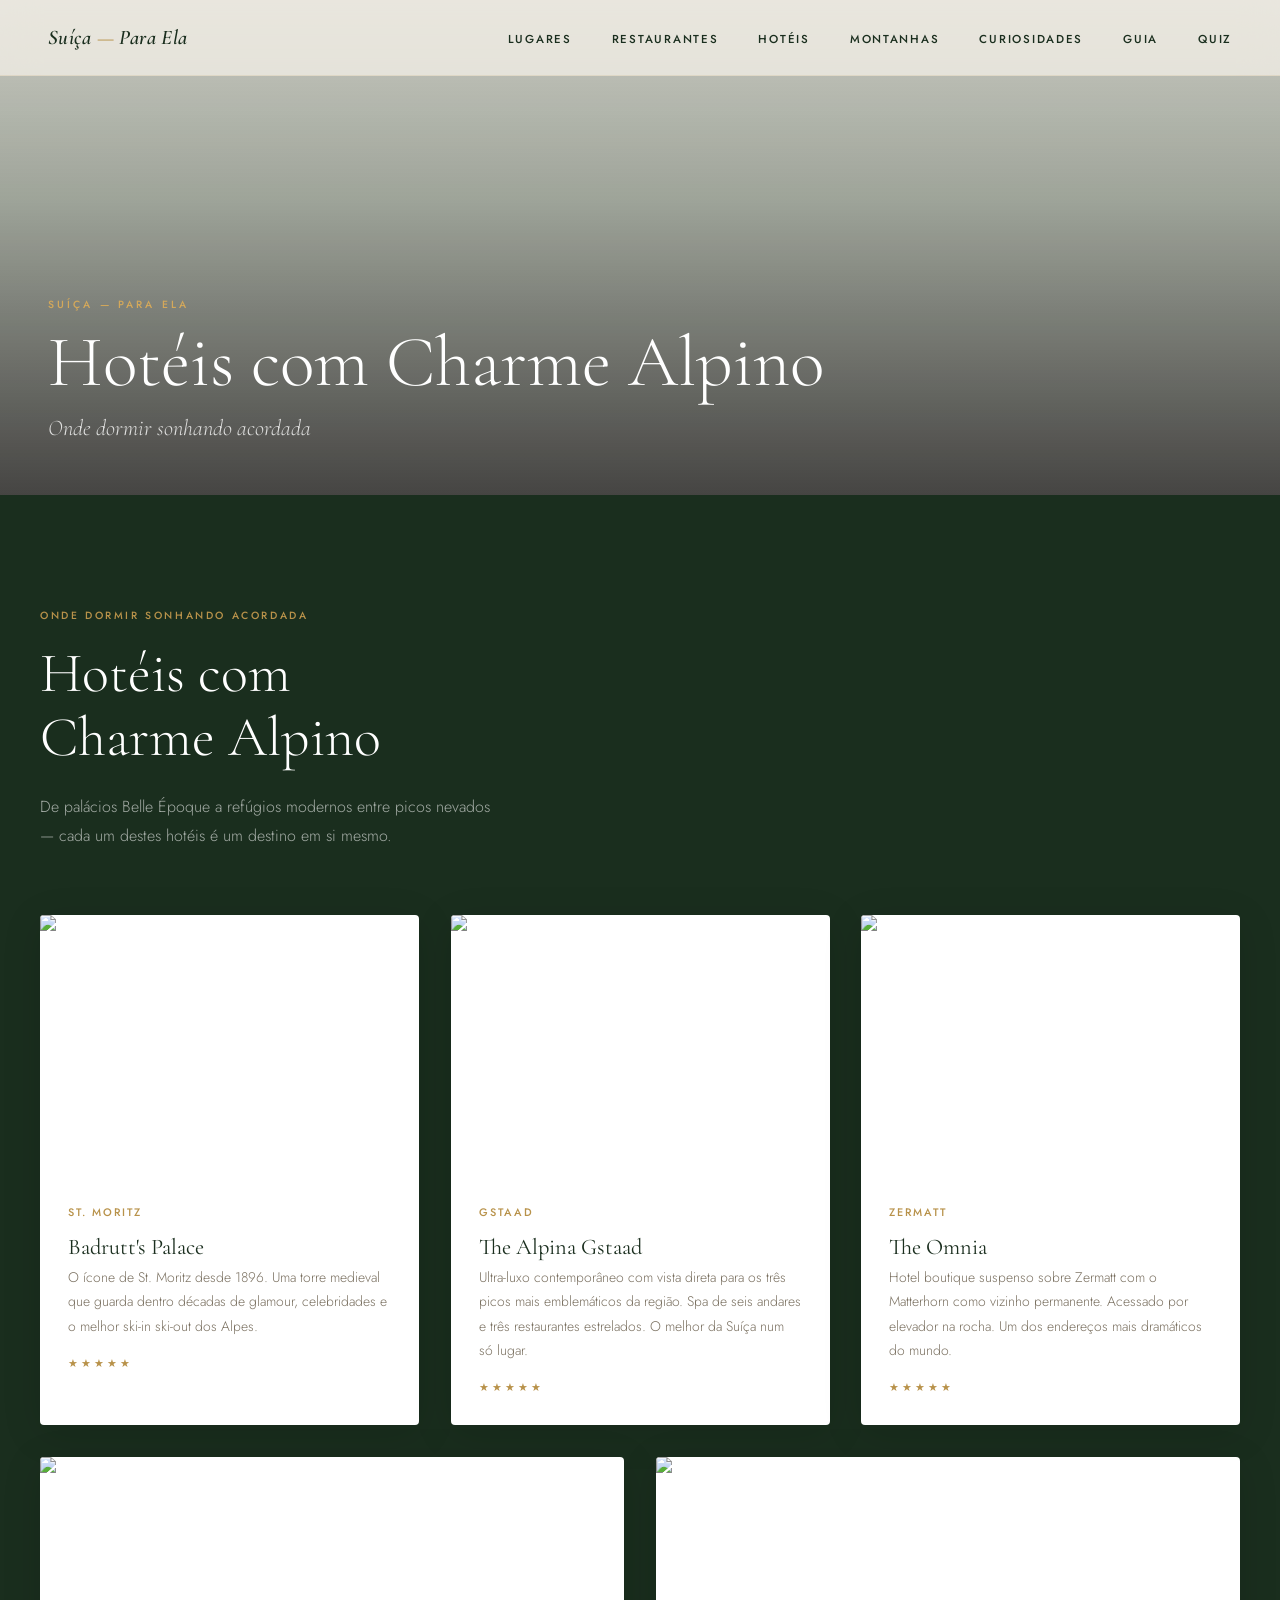
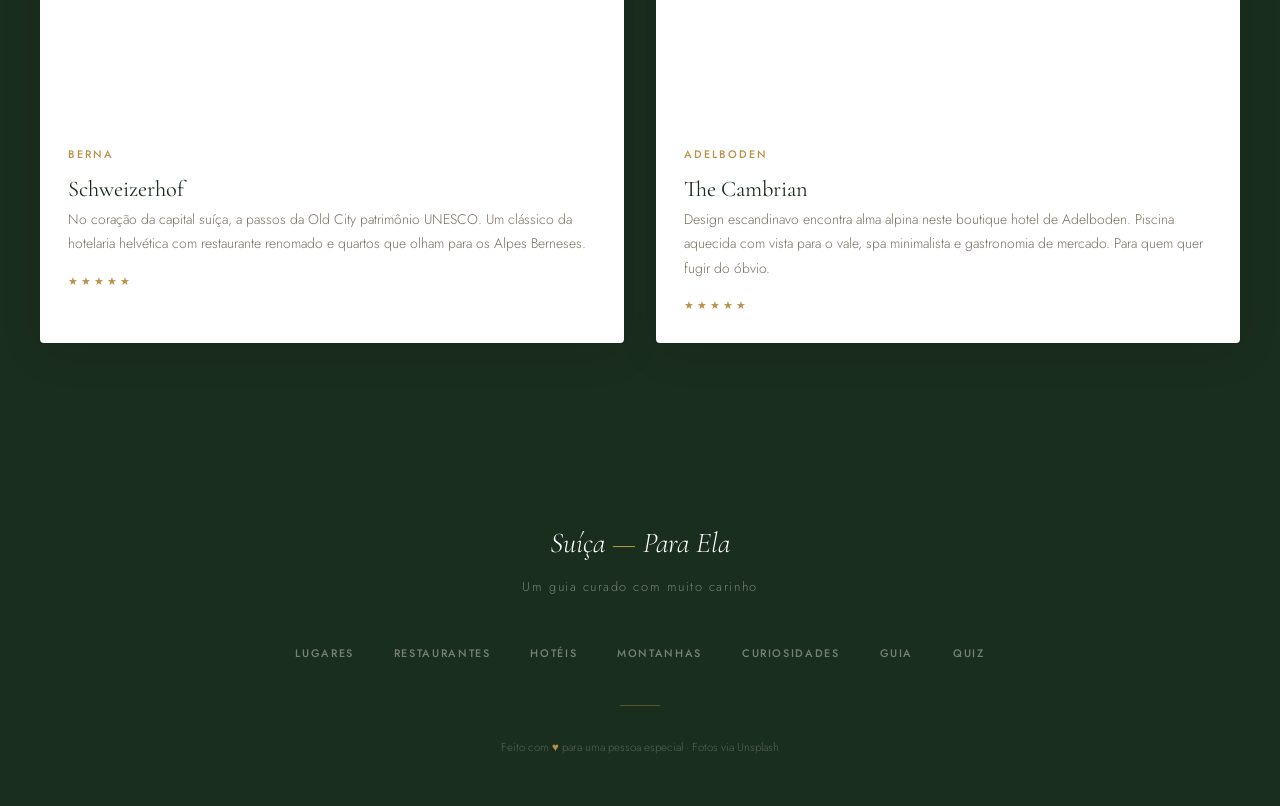
==== hoteis.html @ 5430c94c "Dividir em páginas e adicionar parallax + scroll animations na home - Extrai todo o CSS para style.c" ====
<!DOCTYPE html>
<html lang="pt-BR">
<head>
  <meta charset="UTF-8" />
  <meta name="viewport" content="width=device-width, initial-scale=1.0" />
  <title>Hotéis com Charme Alpino — Suíça Para Ela</title>
  <link rel="preconnect" href="https://fonts.googleapis.com" />
  <link rel="preconnect" href="https://fonts.gstatic.com" crossorigin />
  <link href="https://fonts.googleapis.com/css2?family=Cormorant+Garamond:ital,wght@0,300;0,400;0,600;0,700;1,300;1,400;1,600&family=Jost:wght@300;400;500;600&display=swap" rel="stylesheet" />
  <link rel="stylesheet" href="style.css" />
</head>
<body>

  <div class="scroll-progress" id="scroll-progress" aria-hidden="true"></div>

  <nav class="nav" id="nav">
    <a href="index.html" class="nav-logo">Suíça <span>—</span> Para Ela</a>
    <ul class="nav-links">
      <li><a href="lugares.html">Lugares</a></li>
      <li><a href="restaurantes.html">Restaurantes</a></li>
      <li><a href="hoteis.html">Hotéis</a></li>
      <li><a href="montanhas.html">Montanhas</a></li>
      <li><a href="curiosidades.html">Curiosidades</a></li>
      <li><a href="guia.html">Guia</a></li>
      <li><a href="quiz.html">Quiz</a></li>
    </ul>
    <button class="nav-toggle" id="nav-toggle" aria-label="Menu">
      <span></span><span></span><span></span>
    </button>
  </nav>

  <div class="mobile-menu" id="mobile-menu">
    <span class="mobile-menu-logo">Suíça <span>—</span> Para Ela</span>
    <button class="mobile-close" id="mobile-close" aria-label="Fechar menu">✕</button>
    <a href="lugares.html" class="mobile-link">Lugares</a>
    <a href="restaurantes.html" class="mobile-link">Restaurantes</a>
    <a href="hoteis.html" class="mobile-link">Hotéis</a>
    <a href="montanhas.html" class="mobile-link">Montanhas</a>
    <a href="curiosidades.html" class="mobile-link">Curiosidades</a>
    <a href="guia.html" class="mobile-link">Guia</a>
    <a href="quiz.html" class="mobile-link">Quiz</a>
  </div>

  <section class="sub-hero">
    <div class="sub-hero-bg" id="sub-hero-bg" style="background-image: url('https://picsum.photos/seed/badrutts-palace-stmoritz/1800/900');"></div>
    <div class="sub-hero-overlay"></div>
    <div class="sub-hero-content">
      <span class="sub-hero-eyebrow">Suíça — Para Ela</span>
      <h1 class="sub-hero-title">Hotéis com Charme Alpino</h1>
      <p class="sub-hero-subtitle">Onde dormir sonhando acordada</p>
    </div>
  </section>

  <section class="section section--dark">
    <div class="section-inner">
      <div class="section-header fade-in">
        <span class="section-label">Onde dormir sonhando acordada</span>
        <h2 class="section-title">Hotéis com<br />Charme Alpino</h2>
        <p class="section-subtitle">De palácios Belle Époque a refúgios modernos entre picos nevados — cada um destes hotéis é um destino em si mesmo.</p>
      </div>

      <div class="hotels-grid">
        <article class="hotel-card fade-in fade-in-delay-1" data-place="badrutts">
          <div class="hotel-img">
            <img src="https://picsum.photos/seed/badrutts-palace-stmoritz/800/600" alt="Badrutt's Palace Hotel em St. Moritz" loading="lazy" />
          </div>
          <div class="hotel-body">
            <span class="hotel-location">St. Moritz</span>
            <h3 class="hotel-name">Badrutt's Palace</h3>
            <p class="hotel-desc">O ícone de St. Moritz desde 1896. Uma torre medieval que guarda dentro décadas de glamour, celebridades e o melhor ski-in ski-out dos Alpes.</p>
            <div class="hotel-stars">
              <span class="star">★</span><span class="star">★</span><span class="star">★</span><span class="star">★</span><span class="star">★</span>
            </div>
          </div>
        </article>

        <article class="hotel-card fade-in fade-in-delay-2" data-place="alpina">
          <div class="hotel-img">
            <img src="https://picsum.photos/seed/alpina-gstaad-hotel/800/600" alt="The Alpina Gstaad hotel de luxo" loading="lazy" />
          </div>
          <div class="hotel-body">
            <span class="hotel-location">Gstaad</span>
            <h3 class="hotel-name">The Alpina Gstaad</h3>
            <p class="hotel-desc">Ultra-luxo contemporâneo com vista direta para os três picos mais emblemáticos da região. Spa de seis andares e três restaurantes estrelados. O melhor da Suíça num só lugar.</p>
            <div class="hotel-stars">
              <span class="star">★</span><span class="star">★</span><span class="star">★</span><span class="star">★</span><span class="star">★</span>
            </div>
          </div>
        </article>

        <article class="hotel-card fade-in fade-in-delay-3" data-place="omnia">
          <div class="hotel-img">
            <img src="https://picsum.photos/seed/omnia-zermatt-hotel/800/600" alt="The Omnia hotel boutique em Zermatt" loading="lazy" />
          </div>
          <div class="hotel-body">
            <span class="hotel-location">Zermatt</span>
            <h3 class="hotel-name">The Omnia</h3>
            <p class="hotel-desc">Hotel boutique suspenso sobre Zermatt com o Matterhorn como vizinho permanente. Acessado por elevador na rocha. Um dos endereços mais dramáticos do mundo.</p>
            <div class="hotel-stars">
              <span class="star">★</span><span class="star">★</span><span class="star">★</span><span class="star">★</span><span class="star">★</span>
            </div>
          </div>
        </article>
      </div>

      <div class="hotels-grid-bottom" style="margin-top: 2rem;">
        <article class="hotel-card fade-in fade-in-delay-4" data-place="schweizerhof">
          <div class="hotel-img">
            <img src="https://picsum.photos/seed/schweizerhof-berna/800/600" alt="Schweizerhof em Berna" loading="lazy" />
          </div>
          <div class="hotel-body">
            <span class="hotel-location">Berna</span>
            <h3 class="hotel-name">Schweizerhof</h3>
            <p class="hotel-desc">No coração da capital suíça, a passos da Old City patrimônio UNESCO. Um clássico da hotelaria helvética com restaurante renomado e quartos que olham para os Alpes Berneses.</p>
            <div class="hotel-stars">
              <span class="star">★</span><span class="star">★</span><span class="star">★</span><span class="star">★</span><span class="star">★</span>
            </div>
          </div>
        </article>

        <article class="hotel-card fade-in fade-in-delay-5" data-place="cambrian">
          <div class="hotel-img">
            <img src="https://picsum.photos/seed/cambrian-adelboden/800/600" alt="The Cambrian em Adelboden" loading="lazy" />
          </div>
          <div class="hotel-body">
            <span class="hotel-location">Adelboden</span>
            <h3 class="hotel-name">The Cambrian</h3>
            <p class="hotel-desc">Design escandinavo encontra alma alpina neste boutique hotel de Adelboden. Piscina aquecida com vista para o vale, spa minimalista e gastronomia de mercado. Para quem quer fugir do óbvio.</p>
            <div class="hotel-stars">
              <span class="star">★</span><span class="star">★</span><span class="star">★</span><span class="star">★</span><span class="star">★</span>
            </div>
          </div>
        </article>
      </div>
    </div>
  </section>

  <footer class="footer">
    <span class="footer-logo">Suíça <span>—</span> Para Ela</span>
    <span class="footer-tagline">Um guia curado com muito carinho</span>
    <ul class="footer-links">
      <li><a href="lugares.html">Lugares</a></li>
      <li><a href="restaurantes.html">Restaurantes</a></li>
      <li><a href="hoteis.html">Hotéis</a></li>
      <li><a href="montanhas.html">Montanhas</a></li>
      <li><a href="curiosidades.html">Curiosidades</a></li>
      <li><a href="guia.html">Guia</a></li>
      <li><a href="quiz.html">Quiz</a></li>
    </ul>
    <div class="footer-divider"></div>
    <p class="footer-copy">Feito com <span class="footer-heart">♥</span> para uma pessoa especial · Fotos via Unsplash</p>
  </footer>

  <div id="detail-overlay" class="detail-overlay" aria-hidden="true">
    <button class="detail-back" id="detail-back">← Voltar</button>
    <div class="detail-hero">
      <img id="detail-hero-img" src="" alt="" loading="eager" />
      <div class="detail-hero-overlay"></div>
      <div class="detail-hero-content">
        <span id="detail-tag" class="detail-tag"></span>
        <h1 id="detail-title" class="detail-title"></h1>
        <p id="detail-subtitle" class="detail-subtitle"></p>
      </div>
    </div>
    <div class="detail-body">
      <div id="detail-content" class="detail-content"></div>
    </div>
  </div>

  <script>
    const prefersReducedMotion = window.matchMedia('(prefers-reduced-motion: reduce)').matches;
    const nav = document.getElementById('nav');
    const progressBar = document.getElementById('scroll-progress');
    function updateScrollUI() {
      const y = window.scrollY;
      nav.classList.toggle('scrolled', y > 60);
      if (progressBar) { const docH = document.documentElement.scrollHeight - window.innerHeight; progressBar.style.width = (docH > 0 ? Math.min(100, (y / docH) * 100) : 0) + '%'; }
    }
    updateScrollUI();
    const toggle = document.getElementById('nav-toggle');
    const menu = document.getElementById('mobile-menu');
    const closeBtn = document.getElementById('mobile-close');
    const openMenu  = () => { menu.classList.add('open'); toggle.classList.add('active'); toggle.setAttribute('aria-expanded','true'); document.body.style.overflow='hidden'; };
    const closeMenu = () => { menu.classList.remove('open'); toggle.classList.remove('active'); toggle.setAttribute('aria-expanded','false'); document.body.style.overflow=''; };
    toggle.addEventListener('click', () => menu.classList.contains('open') ? closeMenu() : openMenu());
    closeBtn.addEventListener('click', closeMenu);
    document.querySelectorAll('.mobile-link').forEach(l => l.addEventListener('click', closeMenu));
    document.addEventListener('keydown', e => { if (e.key === 'Escape') { closeMenu(); closeDetail(); } });
    const revealObserver = new IntersectionObserver((entries) => {
      entries.forEach(entry => { if (entry.isIntersecting) { entry.target.classList.add('visible'); revealObserver.unobserve(entry.target); } });
    }, { threshold: 0.1, rootMargin: '0px 0px -40px 0px' });
    document.querySelectorAll('.fade-in, .reveal').forEach(el => revealObserver.observe(el));
    const subHeroBg = document.getElementById('sub-hero-bg');
    let latestY = 0, rafPending = false;
    window.addEventListener('scroll', () => {
      latestY = window.scrollY; updateScrollUI();
      if (!rafPending) { rafPending = true; requestAnimationFrame(() => { if (!prefersReducedMotion && subHeroBg) subHeroBg.style.transform = `translate3d(0, ${latestY * 0.25}px, 0)`; rafPending = false; }); }
    }, { passive: true });

    const PLACES = {
      badrutts: {
        tag: 'St. Moritz · Desde 1896',
        title: "Badrutt's Palace",
        subtitle: 'O ícone eterno do glamour alpino',
        img: 'https://picsum.photos/seed/badrutts-palace-stmoritz/1400/800',
        sections: [
          { heading: 'História', text: 'O Badrutt\'s Palace foi fundado em 1896 por Caspar Badrutt, o mesmo homem que "inventou" o turismo de inverno suíço ao apostar com clientes ingleses que voltariam depois do verão — e os manteve encantados. A torre medieval icônica tornou-se símbolo de St. Moritz e, por extensão, de todo o conceito de resort alpino de luxo. Por seus salões passaram Audrey Hepburn, Coco Chanel, Sophia Loren, Alfred Hitchcock e inúmeros reis e princesas.' },
          { heading: 'O hotel', text: 'São 157 quartos e suítes decoradas em estilo clássico europeu com toques modernos. Cada aposento tem vista para o Lago de St. Moritz ou para os Alpes engadinenses. O spa de 1.800 m² tem piscina aquecida interna e externa. O Roi Soleil Pool Bar, à beira da piscina, é o ponto de encontro da elite da estação de esqui mais exclusiva do mundo.' },
          { heading: 'Gastronomia', text: 'O hotel tem sete opções de restaurante e bar. O Le Restaurant serve alta cozinha mediterrâneo-alpina com ingredientes sazonais. O King\'s Club é a boate mais famosa dos Alpes — uma instituição de 50 anos que ainda recebe os melhores DJs. O serviço de quarto é 24h, com menu de alta gastronomia disponível a qualquer hora.' },
          { heading: 'Atividades', text: 'Ski-in ski-out direto para as pistas de Corviglia. Curling no lago gelado no inverno. Polo na neve em janeiro (um dos torneios mais exclusivos do mundo). No verão, golfe, hipismo, vela no lago, trekking nas montanhas engadinenses. O hotel organiza heliesquí e voos de planador sobre os Alpes para hóspedes.' },
          { heading: 'Dica', text: 'Reserve a suíte com terraço voltada para o lago — o nascer do sol sobre o Lago de St. Moritz congelado no inverno é um dos espetáculos visuais mais raros da Europa. Peça ao concierge para reservar a mesa certa no Acla Restaurant para o almoço pós-ski: vista do lago, fondue de trufas, e a sensação de ter chegado ao topo do mundo.' }
        ],
        quiz: [
          { q: "Em que ano foi fundado o Badrutt's Palace?", opts: ["1856","1896","1912","1928"], correct: 1, feedback: "O Badrutt's Palace foi fundado em 1896 por Caspar Badrutt em St. Moritz." },
          { q: "Qual resort de esqui abriga o Badrutt's Palace?", opts: ["Gstaad","Zermatt","St. Moritz","Davos"], correct: 2, feedback: "O Badrutt's Palace fica em St. Moritz, no cantão de Graubünden." },
          { q: "O que é o King's Club do Badrutt's Palace?", opts: ["Clube de golfe","Spa exclusivo","A boate mais famosa dos Alpes","Restaurante estrelado"], correct: 2, feedback: "O King's Club é uma boate lendária de 50 anos dentro do Badrutt's Palace." },
          { q: "Qual é o nome do fundador do turismo de inverno em St. Moritz?", opts: ["Johann Badrutt","Caspar Badrutt","Hans Badrutt","Karl Badrutt"], correct: 1, feedback: "Caspar Badrutt 'inventou' o turismo de inverno ao apostar com clientes britânicos." }
        ]
      },
      alpina: {
        tag: 'Gstaad · Cantão de Berna',
        title: 'The Alpina Gstaad',
        subtitle: 'Ultra-luxo contemporâneo com alma alpina',
        img: 'https://picsum.photos/seed/alpina-gstaad-hotel/1400/800',
        sections: [
          { heading: 'O hotel', text: 'Inaugurado em 2012, o Alpina Gstaad rapidamente se tornou o hotel mais cobiçado dos Alpes suíços — não por ser o mais antigo ou o mais tradicional, mas por combinar arquitetura contemporânea com materiais alpinos centenários de forma absolutamente magistral. Madeira de celeiro do século XVIII, pedra local do Oberland, lã de ovelha das fazendas vizinhas — tudo reinterpretado em chave de design de vanguarda.' },
          { heading: 'Localização e vistas', text: 'O hotel se posiciona com maestria: cada uma das 56 suítes tem vista direta para um dos três picos mais icônicos de Gstaad — Eggli, Wasserngrat ou Wispile. A piscina aquecida exterior, a 1.050 metros de altitude, tem vista de 180° para os Alpes berneses. No inverno, nadar ali sob a neve é uma das experiências mais surreais e memoráveis que a Suíça oferece.' },
          { heading: 'Six Senses Spa', text: 'O spa de seis andares é operado pela marca Six Senses — a mesma de Maldivas e Bali. Piscina interior, piscina exterior aquecida, sala de gelo, saunas finlandesas, hammam, salas de tratamento e um programa de bem-estar integrativo baseado na tradição alpina. O melhor spa de montanha da Europa, segundo o Condé Nast Traveller.' },
          { heading: 'Gastronomia', text: 'Três restaurantes: SOMMET (alta cozinha franco-alpina com 1 estrela Michelin), YASSS (comida asiática contemporânea, um dos únicos na região) e La Branche (bistrot informal com raclette e fondue). O bar oferece 150 rótulos de whisky escocês — um dos maiores estoques dos Alpes.' },
          { heading: 'Dica', text: 'Reserve para uma semana — não um fim de semana. O Alpina foi projetado para estadias longas: cada dia você encontra uma nova dimensão do hotel. Peça ao concierge um "picnic alpino" para ser entregue no topo da Eggli via teleférico: cesta de madeira com queijos, charcuterie, fruta e vinho local, com manta e vista de 360° para os Alpes.' }
        ],
        quiz: [
          { q: "Em que ano foi inaugurado o The Alpina Gstaad?", opts: ["1985","1998","2005","2012"], correct: 3, feedback: "O Alpina Gstaad foi inaugurado em 2012." },
          { q: "Qual marca internacional opera o spa do Alpina?", opts: ["Mandarin Oriental","ESPA","Six Senses","Aman"], correct: 2, feedback: "O spa de seis andares do Alpina é operado pela Six Senses, mesma marca presente em Maldivas e Bali." },
          { q: "Quantas suítes tem o Alpina Gstaad?", opts: ["28","42","56","80"], correct: 2, feedback: "O Alpina Gstaad tem 56 suítes, cada uma com vista para um dos picos icônicos de Gstaad." },
          { q: "Qual restaurante do Alpina tem estrela Michelin?", opts: ["La Branche","YASSS","SOMMET","Alpine Grill"], correct: 2, feedback: "O SOMMET serve alta cozinha franco-alpina e tem 1 estrela Michelin." }
        ]
      },
      omnia: {
        tag: 'Zermatt · Cantão de Valais',
        title: 'The Omnia',
        subtitle: 'Suspenso sobre Zermatt com o Matterhorn como vizinho',
        img: 'https://picsum.photos/seed/omnia-zermatt-hotel/1400/800',
        sections: [
          { heading: 'O conceito', text: 'O Omnia é talvez o hotel mais dramaticamente posicionado dos Alpes: construído numa rocha acima de Zermatt, é acessado exclusivamente por um elevador escavado diretamente na pedra. A chegada já é uma experiência. Lá em cima, 30 suítes e uma vista de fazer parar o coração: o Matterhorn em toda a sua glória piramidal, sem nada entre você e o pico mais icônico do mundo.' },
          { heading: 'O hotel', text: 'O design é um diálogo entre minimalismo nórdico e materiais alpinos — aço, madeira escura, pedra bruta, peles naturais. Não há TV nos quartos (intencionalmente): a janela de parede inteira com o Matterhorn é o único entertainment que a casa oferece e promete. A biblioteca tem uma seleção curada de livros sobre alpinismo, arte e filosofia.' },
          { heading: 'Gastronomia', text: 'O restaurante do Omnia tem uma das ementas mais criativas de Zermatt: fusion contemporânea com ingredientes valaisanos. O café da manhã — com pão artesanal, queijo local, ovos de fazenda e vista do Matterhorn emergindo das nuvens — foi eleito pela Condé Nast "o melhor café da manhã da Suíça".' },
          { heading: 'Zermatt sem carros', text: 'Zermatt é uma das raras cidades europeias totalmente sem carros a motor — apenas veículos elétricos e carruagens. Isso cria um silêncio e uma qualidade de ar impossíveis em qualquer outro resort alpino. Chegue de trem (obrigatório — carros ficam em Täsch), e descubra que andar a pé aqui é um prazer raro.' },
          { heading: 'Dica', text: 'Reserve a suíte com banheira frente ao Matterhorn — existe exatamente uma dessas. Tome banho de manhã, na escuridão, com apenas a janela iluminada pela luz nascente no pico. Suba também ao Gornergrat no amanhecer (primeiro trem às 6h) e volte para o café da manhã no Omnia — essa sequência não tem preço.' }
        ],
        quiz: [
          { q: "Como o Omnia é acessado em Zermatt?", opts: ["Teleférico","Elevador na rocha","Funicular","A pé por escadaria"], correct: 1, feedback: "O Omnia é acessado exclusivamente por um elevador escavado diretamente na rocha." },
          { q: "O que torna Zermatt única no transporte?", opts: ["Maior aeroporto alpino","Sem carros a combustão","Metrô subterrâneo","Trem de levitação magnética"], correct: 1, feedback: "Zermatt é totalmente sem carros a motor — apenas veículos elétricos circulam." },
          { q: "Qual pico é o vizinho permanente do Omnia?", opts: ["Eiger","Jungfrau","Matterhorn","Titlis"], correct: 2, feedback: "O Omnia tem o Matterhorn como vizinho permanente, visível das suítes e do restaurante." },
          { q: "Por que o Omnia não tem TVs nos quartos?", opts: ["Econômica","Intencional — a vista é o entertainment","Regulamento local","Interferência de sinal"], correct: 1, feedback: "A ausência de TVs é intencional: a janela com o Matterhorn é o único entretenimento que o Omnia promete." }
        ]
      },
      schweizerhof: {
        tag: 'Berna · Capital da Suíça',
        title: 'Schweizerhof',
        subtitle: 'Clássico do centro histórico de Berna',
        img: 'https://picsum.photos/seed/schweizerhof-berna/1400/800',
        sections: [
          { heading: 'O hotel', text: 'O Schweizerhof Bern existe desde 1859 e foi o primeiro grande hotel de luxo da capital suíça. Está a 100 metros da Estação Central e a dois minutos a pé das arcadas históricas de Berna — patrimônio UNESCO. Por seus salões passaram Churchill, Dürrenmatt, Jean-Paul Sartre e incontáveis chefes de Estado.' },
          { heading: 'O ambiente', text: 'Os 99 quartos e suítes mantêm uma elegância Belle Époque bem preservada, com tetos altos, molduras douradas e mobiliário clássico. O lobby com sua cúpula de vidro é um dos espaços mais bonitos da cidade. Das suítes superiores, janelas voltadas para os Alpes Berneses oferecem vista direta para o Eiger e o Jungfrau nos dias claros.' },
          { heading: 'Gastronomia', text: 'O Jack\'s Brasserie no térreo é uma referência histórica de Berna — um bistrô clássico de 150 anos que serve desde Wiener Schnitzel até tártaro de bife, com vinho da Borgonha e cerveja local. O bar do hotel tem a melhor carta de whisky da cidade e é o ponto de encontro da classe política local à noite.' },
          { heading: 'Por que Berna', text: 'Berna é a capital mais esquecida pelos turistas — e por isso a mais autêntica. A Altstadt (cidade velha) medieval tem 6 km de arcadas cobertas, única no mundo. O Museu de Arte é um dos melhores da Suíça. A vista da Nydeggbrücke para os telhados vermelhos e o Aare verde-esmeralda vale a viagem por si só.' },
          { heading: 'Dica', text: 'Peça ao concierge um "Bern by Night" — um roteiro personalizado pelos melhores bares, restaurantes e mirantes noturnos da cidade que nenhum guia turístico lista. O hotel tem parceria com a maioria dos estabelecimentos e garante mesa sem fila. Não deixe de subir ao terraço do Parliament Building ao anoitecer.' }
        ],
        quiz: [
          { q: "Desde quando existe o Schweizerhof Bern?", opts: ["1799","1859","1903","1931"], correct: 1, feedback: "O Schweizerhof Bern existe desde 1859 e foi o primeiro grande hotel de luxo da capital suíça." },
          { q: "Qual é o restaurante histórico no térreo do Schweizerhof?", opts: ["Bernese Grill","Jack's Brasserie","Le Palais","Zum Rathaus"], correct: 1, feedback: "O Jack's Brasserie é uma referência histórica de Berna — um bistrô clássico de 150 anos." },
          { q: "O que é o centro histórico de Berna (Altstadt)?", opts: ["Um bairro moderno","Patrimônio Mundial UNESCO com 6 km de arcadas","O maior castelo medieval da Suíça","Um complexo de museus"], correct: 1, feedback: "A Altstadt de Berna é Patrimônio Mundial UNESCO e tem 6 km de arcadas cobertas — única no mundo." },
          { q: "A quantos metros fica o Schweizerhof da Estação Central de Berna?", opts: ["500 metros","100 metros","1 km","2 km"], correct: 1, feedback: "O Schweizerhof fica a apenas 100 metros da Estação Central de Berna." }
        ]
      },
      cambrian: {
        tag: 'Adelboden · Cantão de Berna',
        title: 'The Cambrian',
        subtitle: 'Design escandinavo encontra alma alpina',
        img: 'https://picsum.photos/seed/cambrian-adelboden/1400/800',
        sections: [
          { heading: 'O hotel', text: 'O Cambrian é a prova de que um hotel pode ser radicalmente moderno sem trair o espírito do lugar. Inaugurado em 2011 após uma reforma total de uma propriedade histórica de Adelboden, tem uma arquitetura de linhas escandinavas limpas — madeira clara, vidro generoso, volumes simples — que paradoxalmente se encaixa melhor na paisagem alpina do que muitos chalés tradicionais.' },
          { heading: 'A piscina e o spa', text: 'A piscina aquecida exterior do Cambrian é considerada uma das mais belas da Suíça: retangular, com borda infinita sobre o vale, rodeada de neve no inverno. O spa minimalista usa produtos naturais alpinos e tem uma sauna panorâmica com janela aberta para o circo montanhoso de Adelboden.' },
          { heading: 'Gastronomia', text: 'O restaurante do Cambrian serve "mountain market cuisine" — ingredientes de mercados locais transformados com técnica contemporânea. O cardápio muda semanalmente conforme o que os agricultores vizinhos têm disponível. Pequeno-almoço é um festim: pão rústico, queijos do Simmental, frutas silvestres, ovos de campo.' },
          { heading: 'Adelboden', text: 'O vilarejo de Adelboden é um dos segredos mais bem guardados do Oberland Bernês. Sem a fama de Gstaad ou Grindelwald, tem preços mais acessíveis, pistas de esqui excelentes (100+ km) e uma autenticidade que os resorts mais famosos perderam. No verão, as trilhas pelo Engstligenalp são entre as mais belas da Suíça.' },
          { heading: 'Dica', text: 'Reserve para ficar pelo menos 3 noites — Adelboden precisa de tempo para revelar seus segredos. Peça ao hotel um guia local para uma caminhada pelo platô de Engstligenalp. A paisagem no final de julho, com flores alpinas cobrindo o plateau a 1.964 metros, é um dos espetáculos naturais mais raros da Europa.' }
        ],
        quiz: [
          { q: "Em que cantão fica Adelboden?", opts: ["Valais","Vaud","Berna","Obwalden"], correct: 2, feedback: "Adelboden fica no cantão de Berna, no Oberland Bernês." },
          { q: "Qual é o diferencial arquitetônico do Cambrian?", opts: ["Estilo barroco","Design escandinavo contemporâneo","Arquitetura medieval","Chalé tradicional"], correct: 1, feedback: "O Cambrian combina design escandinavo moderno com materiais alpinos centenários." },
          { q: "Qual é a altitude do platô de Engstligenalp, perto de Adelboden?", opts: ["1.200 m","1.600 m","1.964 m","2.400 m"], correct: 2, feedback: "O platô de Engstligenalp fica a 1.964 metros de altitude e é famoso pelas flores alpinas em julho." },
          { q: "Quantos km de pistas de esqui tem Adelboden?", opts: ["30 km","60 km","100 km","200 km"], correct: 2, feedback: "Adelboden tem mais de 100 km de pistas de esqui." }
        ]
      }
    };

    const overlay = document.getElementById('detail-overlay');
    const detailBack = document.getElementById('detail-back');
    const detailImg = document.getElementById('detail-hero-img');
    const detailTag = document.getElementById('detail-tag');
    const detailTitle = document.getElementById('detail-title');
    const detailSub = document.getElementById('detail-subtitle');
    const detailContent = document.getElementById('detail-content');

    function buildQuizHTML(questions, wrapId) {
      let current = 0, score = 0;
      const wrap = document.getElementById(wrapId) || (() => { const el = document.createElement('div'); el.id = wrapId; return el; })();
      function renderQuestion() {
        if (current >= questions.length) {
          wrap.innerHTML = `<div class="quiz-result-box"><span class="quiz-score-text">Você acertou ${score} de ${questions.length}! ${score === questions.length ? '🎉 Perfeito!' : score >= questions.length / 2 ? '👏 Muito bem!' : '💪 Continue explorando!'}</span><button class="quiz-restart-btn">Tentar novamente</button></div>`;
          wrap.querySelector('.quiz-restart-btn').addEventListener('click', () => { current = 0; score = 0; renderQuestion(); });
          return;
        }
        const q = questions[current];
        wrap.innerHTML = `<div class="quiz-q-wrap"><span class="quiz-q-num">Pergunta ${current + 1} de ${questions.length}</span><p class="quiz-q-text">${q.q}</p></div><div class="quiz-options">${q.opts.map((o, i) => `<button class="quiz-opt" data-idx="${i}">${o}</button>`).join('')}</div><p class="quiz-feedback"></p>`;
        wrap.querySelectorAll('.quiz-opt').forEach(btn => {
          btn.addEventListener('click', function() {
            const chosen = +this.dataset.idx;
            wrap.querySelectorAll('.quiz-opt').forEach(b => { b.disabled = true; if (+b.dataset.idx === q.correct) b.classList.add('correct'); else if (+b.dataset.idx === chosen) b.classList.add('wrong'); });
            wrap.querySelector('.quiz-feedback').textContent = q.feedback;
            if (chosen === q.correct) score++;
            setTimeout(() => { current++; renderQuestion(); }, 1800);
          });
        });
      }
      renderQuestion();
      return wrap;
    }

    function openDetail(slug) {
      const d = PLACES[slug];
      if (!d) return;
      detailImg.src = d.img; detailImg.alt = d.title;
      detailTag.textContent = d.tag; detailTitle.textContent = d.title; detailSub.textContent = d.subtitle;
      const sectionsHTML = d.sections.map((s, i) => {
        const imgUrl = `https://picsum.photos/seed/${slug}-s${i}/600/420`;
        const imgTag = `<img class="detail-section-img" src="${imgUrl}" alt="${s.heading}" loading="lazy" />`;
        const prose  = `<div class="detail-section-prose"><h2 class="detail-section-heading">${s.heading}</h2><p class="detail-section-text">${s.text}</p></div>`;
        const inner  = i % 2 === 0 ? `${imgTag}${prose}` : `${prose}${imgTag}`;
        return `<div class="detail-section"><div class="detail-section-inner">${inner}</div></div>`;
      }).join('');
      detailContent.innerHTML = sectionsHTML + `<div class="detail-quiz"><h2 class="detail-quiz-title">✦ Quiz — teste seus conhecimentos</h2><div id="card-quiz-body"></div></div>`;
      buildQuizHTML(d.quiz, 'card-quiz-body');
      overlay.classList.add('open'); overlay.setAttribute('aria-hidden', 'false');
      document.body.style.overflow = 'hidden'; overlay.scrollTo(0, 0);
    }

    function closeDetail() {
      overlay.classList.remove('open'); overlay.setAttribute('aria-hidden', 'true');
      document.body.style.overflow = '';
    }

    document.querySelectorAll('[data-place]').forEach(card => card.addEventListener('click', () => openDetail(card.dataset.place)));
    detailBack.addEventListener('click', closeDetail);
  </script>
</body>
</html>
---- style.css ----
/* ─── Reset & Base ─────────────────────────────────── */
*, *::before, *::after { box-sizing: border-box; margin: 0; padding: 0; }

:root {
  --cream:   #f7f3ec;
  --cream2:  #ede7da;
  --forest:  #1a2e1e;
  --forest2: #243d29;
  --gold:    #b8924a;
  --gold2:   #d4a85a;
  --text:    #2c2c2c;
  --muted:   #7a7060;
  --white:   #ffffff;
  --shadow:  0 8px 40px rgba(0,0,0,.12);
  --shadow-hover: 0 20px 60px rgba(0,0,0,.22);
  --radius:  4px;
  --transition: .4s cubic-bezier(.25,.46,.45,.94);
}

html { scroll-behavior: smooth; }

body {
  font-family: 'Jost', sans-serif;
  font-weight: 300;
  background: var(--cream);
  color: var(--text);
  overflow-x: hidden;
  line-height: 1.7;
}

img { display: block; width: 100%; object-fit: cover; }

a { color: inherit; text-decoration: none; }

/* ─── Typography ────────────────────────────────────── */
h1, h2, h3, h4 {
  font-family: 'Cormorant Garamond', serif;
  font-weight: 400;
  line-height: 1.15;
}

.section-label {
  font-family: 'Jost', sans-serif;
  font-size: .65rem;
  font-weight: 500;
  letter-spacing: .25em;
  text-transform: uppercase;
  color: var(--gold);
  display: block;
  margin-bottom: 1rem;
}

.section-title {
  font-size: clamp(2rem, 5vw, 3.5rem);
  font-weight: 300;
  margin-bottom: 1.5rem;
}

.section-subtitle {
  font-size: 1rem;
  font-weight: 300;
  color: var(--muted);
  max-width: 52ch;
  line-height: 1.8;
}

/* ─── Navigation ────────────────────────────────────── */
.nav {
  position: fixed;
  top: 0;
  left: 0;
  right: 0;
  z-index: 100;
  display: flex;
  align-items: center;
  justify-content: space-between;
  padding: 1.25rem 3rem;
  background: rgba(247, 243, 236, .7);
  backdrop-filter: blur(18px) saturate(1.4);
  -webkit-backdrop-filter: blur(18px) saturate(1.4);
  border-bottom: 1px solid rgba(184,146,74,.15);
  transition: padding var(--transition), background var(--transition);
}

.nav.scrolled {
  padding: .9rem 3rem;
  background: rgba(247, 243, 236, .92);
}

.nav-logo {
  font-family: 'Cormorant Garamond', serif;
  font-size: 1.3rem;
  font-weight: 600;
  font-style: italic;
  color: var(--forest);
  letter-spacing: .02em;
}

.nav-logo span { color: var(--gold); }

.nav-links {
  display: flex;
  gap: 2.5rem;
  list-style: none;
}

.nav-links a {
  font-size: .72rem;
  font-weight: 500;
  letter-spacing: .15em;
  text-transform: uppercase;
  color: var(--forest);
  position: relative;
  padding-bottom: 2px;
  transition: color var(--transition);
}

.nav-links a::after {
  content: '';
  position: absolute;
  bottom: 0;
  left: 0;
  width: 0;
  height: 1px;
  background: var(--gold);
  transition: width var(--transition);
}

.nav-links a:hover { color: var(--gold); }
.nav-links a:hover::after { width: 100%; }

.nav-toggle {
  display: none;
  flex-direction: column;
  gap: 5px;
  cursor: pointer;
  padding: 8px;
  background: none;
  border: none;
  position: relative;
  width: 40px;
  height: 40px;
  align-items: center;
  justify-content: center;
  z-index: 101;
}

.nav-toggle span {
  display: block;
  width: 22px;
  height: 1.5px;
  background: var(--forest);
  transform-origin: center;
  transition: transform .35s cubic-bezier(.65,.05,.36,1),
              opacity .25s ease,
              background .3s ease;
}

.nav-toggle.active span { background: var(--gold); }
.nav-toggle.active span:nth-child(1) { transform: translateY(6.5px) rotate(45deg); }
.nav-toggle.active span:nth-child(2) { opacity: 0; transform: scaleX(0); }
.nav-toggle.active span:nth-child(3) { transform: translateY(-6.5px) rotate(-45deg); }

/* Scroll progress bar */
.scroll-progress {
  position: fixed;
  top: 0;
  left: 0;
  width: 0%;
  height: 2px;
  background: linear-gradient(90deg, var(--gold), var(--gold2));
  z-index: 200;
  transition: width .08s linear;
  box-shadow: 0 0 12px rgba(184,146,74,.4);
}

/* ─── Hero ──────────────────────────────────────────── */
.hero {
  position: relative;
  height: 100vh;
  min-height: 600px;
  display: flex;
  align-items: center;
  justify-content: center;
  overflow: hidden;
}

.hero-bg {
  position: absolute;
  inset: -20%;
  background-image: url('https://picsum.photos/seed/swiss-alps-hero/1800/900');
  background-size: cover;
  background-position: center;
  will-change: transform;
}

.hero-overlay {
  position: absolute;
  inset: 0;
  background: linear-gradient(
    160deg,
    rgba(26, 46, 30, .55) 0%,
    rgba(26, 46, 30, .35) 40%,
    rgba(10, 10, 10, .6)  100%
  );
}

.hero-content {
  position: relative;
  text-align: center;
  color: var(--white);
  padding: 0 2rem;
  max-width: 860px;
  will-change: transform, opacity;
}

.hero-eyebrow {
  font-family: 'Jost', sans-serif;
  font-size: .68rem;
  font-weight: 500;
  letter-spacing: .35em;
  text-transform: uppercase;
  color: var(--gold2);
  display: block;
  margin-bottom: 1.5rem;
  opacity: 0;
  transform: translateY(20px);
  animation: fadeUp .9s .3s forwards;
}

.hero-title {
  font-size: clamp(3rem, 9vw, 7rem);
  font-weight: 300;
  letter-spacing: -.01em;
  line-height: 1.05;
  margin-bottom: .5rem;
  opacity: 0;
  transform: translateY(30px);
  animation: fadeUp 1s .5s forwards;
}

.hero-title em {
  font-style: italic;
  color: var(--gold2);
}

.hero-subtitle {
  font-family: 'Cormorant Garamond', serif;
  font-size: clamp(1.1rem, 2.5vw, 1.6rem);
  font-weight: 300;
  font-style: italic;
  opacity: 0;
  transform: translateY(20px);
  animation: fadeUp 1s .7s forwards;
  margin-bottom: 2.5rem;
  color: rgba(255,255,255,.85);
}

.hero-cta {
  display: inline-block;
  padding: .85rem 2.5rem;
  border: 1px solid var(--gold2);
  color: var(--white);
  font-family: 'Jost', sans-serif;
  font-size: .72rem;
  font-weight: 500;
  letter-spacing: .2em;
  text-transform: uppercase;
  transition: background var(--transition), color var(--transition);
  opacity: 0;
  animation: fadeUp 1s .9s forwards;
}

.hero-cta:hover {
  background: var(--gold);
  border-color: var(--gold);
}

.hero-scroll {
  position: absolute;
  bottom: 2.5rem;
  left: 50%;
  transform: translateX(-50%);
  display: flex;
  flex-direction: column;
  align-items: center;
  gap: .5rem;
  color: rgba(255,255,255,.6);
  font-size: .6rem;
  font-weight: 500;
  letter-spacing: .2em;
  text-transform: uppercase;
  animation: fadeUp 1s 1.2s both;
}

.hero-scroll-line {
  width: 1px;
  height: 50px;
  background: linear-gradient(to bottom, transparent, rgba(255,255,255,.5));
  animation: scrollPulse 2s ease-in-out infinite;
}

@keyframes scrollPulse {
  0%, 100% { opacity: .4; transform: scaleY(1); }
  50%       { opacity: 1;  transform: scaleY(1.1); }
}

@keyframes fadeUp {
  to { opacity: 1; transform: translateY(0); }
}

/* ─── Intro Strip ───────────────────────────────────── */
.intro-strip {
  background: var(--forest);
  color: var(--white);
  display: flex;
  justify-content: center;
  gap: 0;
  overflow: hidden;
}

.intro-item {
  flex: 1;
  padding: 2.5rem 2rem;
  text-align: center;
  border-right: 1px solid rgba(255,255,255,.08);
  position: relative;
}

.intro-item:last-child { border-right: none; }

.intro-item-number {
  font-family: 'Cormorant Garamond', serif;
  font-size: 2.8rem;
  font-weight: 300;
  color: var(--gold);
  display: block;
  line-height: 1;
}

.intro-item-label {
  font-size: .7rem;
  font-weight: 400;
  letter-spacing: .12em;
  text-transform: uppercase;
  color: rgba(255,255,255,.55);
  margin-top: .4rem;
  display: block;
}

/* ─── Section Wrapper ───────────────────────────────── */
.section {
  padding: 7rem 2rem;
}

.section-inner {
  max-width: 1200px;
  margin: 0 auto;
}

.section-header {
  margin-bottom: 4rem;
}

.section-header.centered { text-align: center; }
.section-header.centered .section-subtitle { margin: 0 auto; }

/* ─── Cards Grid ────────────────────────────────────── */
.cards-grid {
  display: grid;
  grid-template-columns: repeat(auto-fill, minmax(280px, 1fr));
  gap: 2rem;
}

.card {
  background: var(--white);
  border-radius: var(--radius);
  overflow: hidden;
  box-shadow: var(--shadow);
  transition: transform var(--transition), box-shadow var(--transition);
}

.card:hover {
  transform: translateY(-8px);
  box-shadow: var(--shadow-hover);
}

.card-img {
  height: 240px;
  overflow: hidden;
}

.card-img img {
  height: 100%;
  transition: transform .7s ease;
}

.card:hover .card-img img {
  transform: scale(1.07);
}

.card-body {
  padding: 1.75rem;
}

.card-tag {
  font-size: .6rem;
  font-weight: 500;
  letter-spacing: .2em;
  text-transform: uppercase;
  color: var(--gold);
  display: block;
  margin-bottom: .6rem;
}

.card-title {
  font-size: 1.45rem;
  font-weight: 400;
  margin-bottom: .75rem;
  color: var(--forest);
}

.card-text {
  font-size: .9rem;
  color: var(--muted);
  line-height: 1.75;
}

.card-detail {
  display: flex;
  align-items: center;
  gap: .5rem;
  margin-top: 1.2rem;
  padding-top: 1.2rem;
  border-top: 1px solid var(--cream2);
  font-size: .75rem;
  color: var(--muted);
}

.card-detail-icon { color: var(--gold); font-size: .9rem; }

/* ─── Dark section ──────────────────────────────────── */
.section--dark {
  background: var(--forest);
  color: var(--white);
}

.section--dark .section-title { color: var(--white); }
.section--dark .section-subtitle { color: rgba(255,255,255,.6); }
.section--dark .card {
  background: var(--forest2);
  color: var(--white);
  border: 1px solid rgba(255,255,255,.07);
}
.section--dark .card-title { color: var(--white); }
.section--dark .card-text  { color: rgba(255,255,255,.55); }
.section--dark .card-detail { border-color: rgba(255,255,255,.1); color: rgba(255,255,255,.4); }

/* ─── Feature Layout (2 col) ────────────────────────── */
.feature-grid {
  display: grid;
  grid-template-columns: 1fr 1fr;
  gap: 3rem;
  align-items: center;
}

.feature-grid.reverse { direction: rtl; }
.feature-grid.reverse > * { direction: ltr; }

.feature-img {
  border-radius: var(--radius);
  overflow: hidden;
  height: 480px;
  box-shadow: var(--shadow);
}

.feature-img img { height: 100%; }
.feature-content { padding: 1rem 0; }

.feature-content .section-title {
  font-size: clamp(1.8rem, 3.5vw, 2.8rem);
  margin-top: .5rem;
}

.feature-stars {
  display: flex;
  gap: .25rem;
  margin-top: 1.5rem;
}

.star { color: var(--gold); font-size: .85rem; }

.feature-badge {
  display: inline-block;
  margin-top: 1.5rem;
  padding: .5rem 1.2rem;
  border: 1px solid var(--gold);
  color: var(--gold);
  font-size: .65rem;
  font-weight: 500;
  letter-spacing: .18em;
  text-transform: uppercase;
  border-radius: 2px;
}

/* ─── Restaurantes ──────────────────────────────────── */
.restaurant-list {
  display: grid;
  grid-template-columns: 1fr 1fr;
  gap: 2.5rem;
}

.restaurant-card {
  display: grid;
  grid-template-columns: 200px 1fr;
  gap: 0;
  background: var(--white);
  border-radius: var(--radius);
  overflow: hidden;
  box-shadow: var(--shadow);
  transition: transform var(--transition), box-shadow var(--transition);
}

.restaurant-card:hover {
  transform: translateY(-6px);
  box-shadow: var(--shadow-hover);
}

.restaurant-img {
  height: 100%;
  min-height: 220px;
  overflow: hidden;
}

.restaurant-img img { height: 100%; }

.restaurant-card:hover .restaurant-img img {
  transform: scale(1.07);
  transition: transform .7s ease;
}

.restaurant-body { padding: 2rem; }

.restaurant-name {
  font-size: 1.5rem;
  font-weight: 400;
  color: var(--forest);
  margin-bottom: .4rem;
}

.restaurant-location {
  font-size: .7rem;
  font-weight: 500;
  letter-spacing: .15em;
  text-transform: uppercase;
  color: var(--gold);
  margin-bottom: .8rem;
}

.restaurant-desc {
  font-size: .88rem;
  color: var(--muted);
  line-height: 1.75;
}

.restaurant-meta {
  display: flex;
  gap: 1rem;
  margin-top: 1.2rem;
  flex-wrap: wrap;
}

.restaurant-meta span {
  font-size: .68rem;
  font-weight: 500;
  letter-spacing: .1em;
  text-transform: uppercase;
  padding: .3rem .8rem;
  background: var(--cream2);
  color: var(--forest);
  border-radius: 2px;
}

/* ─── Hotéis ────────────────────────────────────────── */
.hotels-grid {
  display: grid;
  grid-template-columns: repeat(3, 1fr);
  gap: 2rem;
}

.hotel-card {
  background: var(--white);
  border-radius: var(--radius);
  overflow: hidden;
  box-shadow: var(--shadow);
  transition: transform var(--transition), box-shadow var(--transition);
}

.hotel-card:hover {
  transform: translateY(-8px);
  box-shadow: var(--shadow-hover);
}

.hotel-card:nth-child(4),
.hotel-card:nth-child(5) {
  grid-column: span 1;
}

.hotels-grid-bottom {
  display: grid;
  grid-template-columns: 1fr 1fr;
  gap: 2rem;
  margin-top: 2rem;
}

.hotel-img {
  height: 260px;
  overflow: hidden;
}

.hotel-img img {
  height: 100%;
  transition: transform .7s ease;
}

.hotel-card:hover .hotel-img img { transform: scale(1.07); }

.hotel-body { padding: 1.75rem; }

.hotel-name {
  font-size: 1.4rem;
  font-weight: 400;
  color: var(--forest);
  margin-bottom: .3rem;
}

.hotel-location {
  font-size: .68rem;
  font-weight: 500;
  letter-spacing: .18em;
  text-transform: uppercase;
  color: var(--gold);
  display: block;
  margin-bottom: .8rem;
}

.hotel-desc {
  font-size: .87rem;
  color: var(--muted);
  line-height: 1.75;
}

.hotel-stars { display: flex; gap: 3px; margin-top: 1rem; }
.hotel-stars .star { font-size: .7rem; }

/* ─── Montanhas ─────────────────────────────────────── */
.mountains-grid {
  display: grid;
  grid-template-columns: repeat(2, 1fr);
  gap: 2.5rem;
}

.mountain-card {
  position: relative;
  border-radius: var(--radius);
  overflow: hidden;
  height: 380px;
  cursor: default;
  box-shadow: var(--shadow);
}

.mountain-card img {
  height: 100%;
  transition: transform .9s ease;
}

.mountain-card:hover img { transform: scale(1.07); }

.mountain-overlay {
  position: absolute;
  inset: 0;
  background: linear-gradient(to top, rgba(26,46,30,.9) 0%, transparent 55%);
  transition: background var(--transition);
}

.mountain-card:hover .mountain-overlay {
  background: linear-gradient(to top, rgba(26,46,30,.95) 0%, rgba(26,46,30,.2) 60%);
}

.mountain-content {
  position: absolute;
  bottom: 0;
  left: 0;
  right: 0;
  padding: 2rem;
  color: var(--white);
}

.mountain-altitude {
  font-family: 'Cormorant Garamond', serif;
  font-size: 1rem;
  font-style: italic;
  color: var(--gold2);
  display: block;
  margin-bottom: .4rem;
}

.mountain-name {
  font-size: 1.9rem;
  font-weight: 300;
  margin-bottom: .5rem;
}

.mountain-desc {
  font-size: .85rem;
  color: rgba(255,255,255,.65);
  line-height: 1.7;
  max-height: 0;
  overflow: hidden;
  opacity: 0;
  transition: max-height .5s ease, opacity .5s ease;
}

.mountain-card:hover .mountain-desc {
  max-height: 100px;
  opacity: 1;
}

/* ─── Curiosidades ──────────────────────────────────── */
.facts-grid {
  display: grid;
  grid-template-columns: repeat(3, 1fr);
  gap: 2rem;
}

.fact-card {
  padding: 2.5rem 2rem;
  background: var(--cream2);
  border-radius: var(--radius);
  border-left: 3px solid var(--gold);
  transition: transform var(--transition), box-shadow var(--transition);
}

.fact-card:hover {
  transform: translateY(-5px);
  box-shadow: var(--shadow);
}

.fact-number {
  font-family: 'Cormorant Garamond', serif;
  font-size: 3.5rem;
  font-weight: 300;
  color: var(--gold);
  line-height: 1;
  display: block;
  margin-bottom: .75rem;
}

.fact-title {
  font-size: 1.1rem;
  font-weight: 400;
  color: var(--forest);
  margin-bottom: .6rem;
}

.fact-text {
  font-size: .87rem;
  color: var(--muted);
  line-height: 1.75;
}

/* ─── Quote Section ─────────────────────────────────── */
.quote-section {
  position: relative;
  min-height: 70vh;
  display: flex;
  align-items: center;
  justify-content: center;
  overflow: hidden;
}

.quote-bg {
  position: absolute;
  inset: -20%;
  background-image: url('https://picsum.photos/seed/swiss-valley-quote/1800/900');
  background-size: cover;
  background-position: center;
  will-change: transform;
}

.quote-overlay {
  position: absolute;
  inset: 0;
  background: linear-gradient(135deg, rgba(26,46,30,.75), rgba(10,10,10,.65));
}

.quote-content {
  position: relative;
  text-align: center;
  color: var(--white);
  padding: 5rem 2rem;
  max-width: 800px;
  will-change: transform;
}

.quote-mark {
  font-family: 'Cormorant Garamond', serif;
  font-size: 8rem;
  color: var(--gold);
  line-height: .5;
  display: block;
  margin-bottom: 1rem;
  opacity: .6;
}

.quote-text {
  font-family: 'Cormorant Garamond', serif;
  font-size: clamp(1.5rem, 3.5vw, 2.4rem);
  font-weight: 300;
  font-style: italic;
  line-height: 1.5;
  margin-bottom: 2rem;
}

.quote-author {
  font-size: .7rem;
  font-weight: 500;
  letter-spacing: .25em;
  text-transform: uppercase;
  color: var(--gold2);
  display: block;
  margin-bottom: 2.5rem;
}

.quote-tip-box {
  display: inline-block;
  padding: 1.5rem 2.5rem;
  border: 1px solid rgba(184,146,74,.5);
  background: rgba(26,46,30,.5);
  backdrop-filter: blur(8px);
  max-width: 580px;
}

.quote-tip-label {
  font-size: .62rem;
  font-weight: 500;
  letter-spacing: .25em;
  text-transform: uppercase;
  color: var(--gold2);
  display: block;
  margin-bottom: .6rem;
}

.quote-tip-text {
  font-size: 1.05rem;
  color: rgba(255,255,255,.85);
  line-height: 1.65;
}

/* ─── Footer ─────────────────────────────────────────── */
.footer {
  background: var(--forest);
  color: rgba(255,255,255,.5);
  text-align: center;
  padding: 4rem 2rem 3rem;
}

.footer-logo {
  font-family: 'Cormorant Garamond', serif;
  font-size: 1.8rem;
  font-weight: 300;
  font-style: italic;
  color: var(--white);
  display: block;
  margin-bottom: .5rem;
}

.footer-logo span { color: var(--gold); }

.footer-tagline {
  font-size: .8rem;
  letter-spacing: .12em;
  color: rgba(255,255,255,.4);
  margin-bottom: 2.5rem;
  display: block;
}

.footer-links {
  display: flex;
  justify-content: center;
  gap: 2.5rem;
  list-style: none;
  margin-bottom: 2.5rem;
}

.footer-links a {
  font-size: .68rem;
  font-weight: 500;
  letter-spacing: .15em;
  text-transform: uppercase;
  color: rgba(255,255,255,.4);
  transition: color .3s;
}

.footer-links a:hover { color: var(--gold); }

.footer-divider {
  width: 40px;
  height: 1px;
  background: rgba(184,146,74,.4);
  margin: 0 auto 2rem;
}

.footer-copy {
  font-size: .72rem;
  color: rgba(255,255,255,.25);
}

.footer-heart { color: var(--gold); }

/* ─── Fade-in animation (IntersectionObserver) ──────── */
.fade-in {
  opacity: 0;
  transform: translateY(35px);
  transition: opacity .8s cubic-bezier(.22,.61,.36,1),
              transform .9s cubic-bezier(.22,.61,.36,1);
  will-change: opacity, transform;
}

.fade-in.visible {
  opacity: 1;
  transform: translateY(0);
}

.fade-in-delay-1 { transition-delay: .08s; }
.fade-in-delay-2 { transition-delay: .16s; }
.fade-in-delay-3 { transition-delay: .24s; }
.fade-in-delay-4 { transition-delay: .32s; }
.fade-in-delay-5 { transition-delay: .40s; }

/* ─── Reveal animations ──────────────────────────────── */
.reveal {
  opacity: 0;
  transition: opacity .8s cubic-bezier(.2,.6,.2,1), transform .8s cubic-bezier(.2,.6,.2,1);
}
.reveal[data-reveal="fade-up"]    { transform: translateY(40px); }
.reveal[data-reveal="slide-left"] { transform: translateX(-50px); }
.reveal[data-reveal="slide-right"]{ transform: translateX(50px); }
.reveal[data-reveal="scale"]      { transform: scale(.92); }
.reveal.in-view { opacity: 1; transform: none; }

/* ─── Scroll reveal variants ─────────────────────────── */
.reveal-left,
.reveal-right,
.reveal-scale,
.reveal-clip {
  opacity: 0;
  transition: opacity .9s cubic-bezier(.22,.61,.36,1),
              transform 1s cubic-bezier(.22,.61,.36,1),
              clip-path 1.1s cubic-bezier(.65,.05,.36,1);
  will-change: opacity, transform;
}
.reveal-left  { transform: translateX(-50px); }
.reveal-right { transform: translateX(50px); }
.reveal-scale { transform: scale(.92); }
.reveal-clip  {
  clip-path: inset(0 100% 0 0);
  opacity: 1;
}

.reveal-left.visible,
.reveal-right.visible,
.reveal-scale.visible {
  opacity: 1;
  transform: none;
}
.reveal-clip.visible {
  clip-path: inset(0 0 0 0);
}

/* ─── Parallax images ────────────────────────────────── */
.parallax-img-wrap { overflow: hidden; }
.parallax-img {
  will-change: transform;
  transition: transform .15s linear;
}

/* ─── Hero + Quote parallax helpers ─────────────────── */
.hero-bg, .quote-bg { will-change: transform; }

/* ─── Animated section divider ───────────────────────── */
.section-divider {
  width: 40px;
  height: 1px;
  background: var(--gold);
  margin: 0 0 1.5rem;
  transform: scaleX(0);
  transform-origin: left;
  transition: transform .9s cubic-bezier(.22,.61,.36,1) .15s;
}
.section-header.centered .section-divider { margin-left: auto; margin-right: auto; transform-origin: center; }
.section-header.visible .section-divider,
.section-header.fade-in.visible .section-divider {
  transform: scaleX(1);
}

/* ─── Mobile Menu ───────────────────────────────────── */
.mobile-menu {
  display: flex;
  position: fixed;
  inset: 0;
  z-index: 110;
  background:
    radial-gradient(ellipse at top right, rgba(184,146,74,.18), transparent 55%),
    radial-gradient(ellipse at bottom left, rgba(36,61,41,.6), transparent 55%),
    linear-gradient(160deg, var(--forest) 0%, #0e1812 100%);
  flex-direction: column;
  align-items: center;
  justify-content: center;
  gap: 1.75rem;
  padding: 5rem 1.5rem 2rem;
  opacity: 0;
  visibility: hidden;
  pointer-events: none;
  transform: scale(1.04);
  transition: opacity .45s cubic-bezier(.25,.46,.45,.94),
              transform .55s cubic-bezier(.25,.46,.45,.94),
              visibility 0s linear .45s;
}

.mobile-menu.open {
  opacity: 1;
  visibility: visible;
  pointer-events: auto;
  transform: scale(1);
  transition: opacity .45s cubic-bezier(.25,.46,.45,.94),
              transform .55s cubic-bezier(.25,.46,.45,.94),
              visibility 0s linear 0s;
}

.mobile-menu::before {
  content: '';
  position: absolute;
  top: 50%;
  left: 50%;
  width: 1px;
  height: 0;
  background: linear-gradient(to bottom, transparent, rgba(184,146,74,.3), transparent);
  transform: translate(-50%, -50%);
  transition: height .7s cubic-bezier(.25,.46,.45,.94) .15s;
}

.mobile-menu.open::before { height: 70%; }

.mobile-menu-logo {
  position: absolute;
  top: 1.5rem;
  left: 1.5rem;
  font-family: 'Cormorant Garamond', serif;
  font-size: 1.15rem;
  font-style: italic;
  color: var(--cream);
  opacity: 0;
  transform: translateY(-10px);
  transition: opacity .5s ease .3s, transform .5s ease .3s;
}
.mobile-menu-logo span { color: var(--gold); }
.mobile-menu.open .mobile-menu-logo { opacity: 1; transform: translateY(0); }

.mobile-menu a {
  font-family: 'Cormorant Garamond', serif;
  font-size: clamp(1.7rem, 7vw, 2.4rem);
  font-weight: 300;
  color: var(--white);
  letter-spacing: .03em;
  position: relative;
  opacity: 0;
  transform: translateY(24px);
  transition: opacity .5s cubic-bezier(.25,.46,.45,.94),
              transform .55s cubic-bezier(.25,.46,.45,.94),
              color .25s ease;
  padding: .15rem 1rem;
}

.mobile-menu a::before {
  content: '';
  position: absolute;
  left: 0;
  top: 50%;
  width: 0;
  height: 1px;
  background: var(--gold);
  transform: translateY(-50%);
  transition: width .35s cubic-bezier(.25,.46,.45,.94);
}

.mobile-menu a:hover,
.mobile-menu a:active { color: var(--gold2); }
.mobile-menu a:hover::before { width: .7rem; }

.mobile-menu.open a {
  opacity: 1;
  transform: translateY(0);
}
.mobile-menu.open a:nth-of-type(1) { transition-delay: .15s; }
.mobile-menu.open a:nth-of-type(2) { transition-delay: .21s; }
.mobile-menu.open a:nth-of-type(3) { transition-delay: .27s; }
.mobile-menu.open a:nth-of-type(4) { transition-delay: .33s; }
.mobile-menu.open a:nth-of-type(5) { transition-delay: .39s; }
.mobile-menu.open a:nth-of-type(6) { transition-delay: .45s; }
.mobile-menu.open a:nth-of-type(7) { transition-delay: .51s; }

.mobile-close {
  position: absolute;
  top: 1.1rem;
  right: 1.25rem;
  width: 40px;
  height: 40px;
  display: flex;
  align-items: center;
  justify-content: center;
  font-size: 1.4rem;
  color: rgba(255,255,255,.7);
  cursor: pointer;
  background: rgba(255,255,255,.04);
  border: 1px solid rgba(184,146,74,.25);
  border-radius: 50%;
  line-height: 1;
  transition: transform .3s ease, color .3s ease, border-color .3s ease;
}

.mobile-close:hover,
.mobile-close:active {
  transform: rotate(90deg);
  color: var(--gold);
  border-color: var(--gold);
}

/* ─── Teaser Cards (home page grid) ─────────────────── */
.teaser-grid {
  display: grid;
  grid-template-columns: repeat(6, 1fr);
  gap: 1.5rem;
}

.teaser-card {
  position: relative;
  border-radius: var(--radius);
  overflow: hidden;
  height: 380px;
  cursor: pointer;
  box-shadow: var(--shadow);
}

.teaser-card-bg {
  position: absolute;
  inset: 0;
  background-size: cover;
  background-position: center;
  transition: transform 0.7s ease;
}

.teaser-card:hover .teaser-card-bg { transform: scale(1.07); }

.teaser-overlay {
  position: absolute;
  inset: 0;
  background: linear-gradient(to top, rgba(10,10,10,.85) 0%, rgba(26,46,30,.3) 55%, transparent 100%);
}

.teaser-content {
  position: absolute;
  bottom: 0;
  left: 0;
  right: 0;
  padding: 2rem;
  color: var(--white);
}

.teaser-tag {
  font-size: .6rem;
  font-weight: 500;
  letter-spacing: .2em;
  text-transform: uppercase;
  color: var(--gold2);
  display: block;
  margin-bottom: .5rem;
}

.teaser-title {
  font-family: 'Cormorant Garamond', serif;
  font-size: 1.8rem;
  font-weight: 300;
  margin-bottom: .75rem;
  line-height: 1.1;
}

.teaser-cta {
  display: inline-block;
  font-size: .65rem;
  font-weight: 500;
  letter-spacing: .18em;
  text-transform: uppercase;
  color: var(--gold2);
  border-bottom: 1px solid rgba(184,146,74,.4);
  padding-bottom: 2px;
  transition: color .3s, border-color .3s;
}

.teaser-cta:hover { color: var(--white); border-color: var(--white); }

/* ─── Sub-hero ────────────────────────────────────────── */
.sub-hero {
  position: relative;
  height: 55vh;
  min-height: 340px;
  display: flex;
  align-items: flex-end;
  overflow: hidden;
}

.sub-hero-bg {
  position: absolute;
  inset: -20%;
  background-size: cover;
  background-position: center;
  will-change: transform;
}

.sub-hero-overlay {
  position: absolute;
  inset: 0;
  background: linear-gradient(to top, rgba(10,10,10,.75) 0%, rgba(26,46,30,.4) 60%, rgba(26,46,30,.2) 100%);
}

.sub-hero-content {
  position: relative;
  padding: 3rem;
  color: var(--white);
}

.sub-hero-eyebrow {
  font-family: 'Jost', sans-serif;
  font-size: .65rem;
  font-weight: 500;
  letter-spacing: .3em;
  text-transform: uppercase;
  color: var(--gold2);
  display: block;
  margin-bottom: .75rem;
}

.sub-hero-title {
  font-family: 'Cormorant Garamond', serif;
  font-size: clamp(2.5rem, 6vw, 4.5rem);
  font-weight: 300;
  line-height: 1.05;
  margin-bottom: .5rem;
}

.sub-hero-subtitle {
  font-family: 'Cormorant Garamond', serif;
  font-size: clamp(1rem, 2vw, 1.4rem);
  font-weight: 300;
  font-style: italic;
  color: rgba(255,255,255,.8);
}

/* ─── Guia Prático ──────────────────────────────────── */
.guide-grid {
  display: grid;
  grid-template-columns: repeat(3, 1fr);
  gap: 1.5rem;
  margin-top: 3rem;
}

.guide-card {
  background: rgba(255,255,255,.04);
  border: 1px solid rgba(184,146,74,.2);
  border-radius: var(--radius);
  padding: 2rem 1.75rem;
  transition: border-color var(--transition), transform var(--transition);
}

.guide-card:hover {
  border-color: rgba(184,146,74,.5);
  transform: translateY(-4px);
}

.guide-icon {
  font-size: 1.6rem;
  margin-bottom: 1rem;
  display: block;
}

.guide-card-title {
  font-family: 'Cormorant Garamond', serif;
  font-size: 1.25rem;
  font-weight: 400;
  color: var(--gold2);
  margin-bottom: .75rem;
}

.guide-card-text {
  font-size: .9rem;
  font-weight: 300;
  color: rgba(247,243,236,.75);
  line-height: 1.8;
}

.guide-card-text strong {
  color: var(--gold2);
  font-weight: 500;
}

/* ─── Detail Overlay ────────────────────────────────── */
.detail-overlay {
  position: fixed;
  inset: 0;
  z-index: 200;
  background: var(--cream);
  transform: translateX(100%);
  transition: transform .45s cubic-bezier(.25,.46,.45,.94);
  overflow-y: auto;
  overflow-x: hidden;
}

.detail-overlay.open { transform: translateX(0); }

.detail-back {
  position: fixed;
  top: 1.5rem;
  left: 1.5rem;
  z-index: 201;
  background: var(--forest);
  color: var(--gold2);
  border: 1px solid rgba(184,146,74,.4);
  border-radius: var(--radius);
  padding: .6rem 1.2rem;
  font-family: 'Jost', sans-serif;
  font-size: .75rem;
  font-weight: 500;
  letter-spacing: .12em;
  text-transform: uppercase;
  cursor: pointer;
  transition: background var(--transition), border-color var(--transition);
}

.detail-back:hover {
  background: var(--forest2);
  border-color: var(--gold);
}

.detail-hero {
  position: relative;
  height: 60vh;
  min-height: 340px;
}

.detail-hero img {
  width: 100%;
  height: 100%;
  object-fit: cover;
  display: block;
}

.detail-hero-overlay {
  position: absolute;
  inset: 0;
  background: linear-gradient(to top, rgba(0,0,0,.72) 0%, rgba(0,0,0,.1) 55%, transparent 100%);
}

.detail-hero-content {
  position: absolute;
  bottom: 2.5rem;
  left: 3rem;
  right: 3rem;
  color: var(--white);
}

.detail-tag {
  display: inline-block;
  font-family: 'Jost', sans-serif;
  font-size: .65rem;
  font-weight: 500;
  letter-spacing: .25em;
  text-transform: uppercase;
  color: var(--gold2);
  margin-bottom: .75rem;
}

.detail-title {
  font-family: 'Cormorant Garamond', serif;
  font-size: clamp(2.2rem, 5vw, 3.5rem);
  font-weight: 300;
  line-height: 1.1;
  margin-bottom: .5rem;
}

.detail-subtitle {
  font-size: 1rem;
  font-weight: 300;
  opacity: .85;
  max-width: 55ch;
}

.detail-body {
  max-width: 820px;
  margin: 0 auto;
  padding: 3.5rem 2rem 5rem;
}

.detail-section {
  margin-bottom: 2.5rem;
  padding-bottom: 2.5rem;
  border-bottom: 1px solid rgba(184,146,74,.15);
}

.detail-section:last-child { border-bottom: none; }

.detail-section-heading {
  font-family: 'Cormorant Garamond', serif;
  font-size: 1.5rem;
  font-weight: 400;
  color: var(--forest);
  margin-bottom: .75rem;
  display: flex;
  align-items: center;
  gap: .6rem;
}

.detail-section-heading::before {
  content: '✦';
  color: var(--gold);
  font-size: .75rem;
}

.detail-section-text {
  font-size: .97rem;
  font-weight: 300;
  color: var(--text);
  line-height: 1.85;
}

.detail-section-inner {
  display: grid;
  grid-template-columns: 1fr 1fr;
  gap: 2.5rem;
  align-items: center;
}

.detail-section-img {
  width: 100%;
  height: 260px;
  object-fit: cover;
  border-radius: var(--radius);
  display: block;
}

/* cursor pointer nos cards clicáveis */
[data-place] { cursor: pointer; }

/* ─── Quiz (card e geral) ───────────────────────────── */
.detail-quiz {
  margin-top: 3rem;
  padding-top: 2.5rem;
  border-top: 2px solid rgba(184,146,74,.2);
}

.detail-quiz-title {
  font-family: 'Cormorant Garamond', serif;
  font-size: 1.6rem;
  font-weight: 400;
  color: var(--forest);
  margin-bottom: 1.75rem;
}

.quiz-q-wrap { margin-bottom: .5rem; }

.quiz-q-num {
  font-family: 'Jost', sans-serif;
  font-size: .65rem;
  font-weight: 500;
  letter-spacing: .2em;
  text-transform: uppercase;
  color: var(--gold);
  display: block;
  margin-bottom: .5rem;
}

.quiz-q-text {
  font-family: 'Cormorant Garamond', serif;
  font-size: 1.2rem;
  font-weight: 400;
  color: var(--forest);
  margin-bottom: 1rem;
  line-height: 1.4;
}

.quiz-options { display: grid; gap: .55rem; margin-bottom: .75rem; }

.quiz-opt {
  padding: .75rem 1.1rem;
  border: 1px solid rgba(184,146,74,.3);
  border-radius: var(--radius);
  cursor: pointer;
  font-family: 'Jost', sans-serif;
  font-size: .88rem;
  font-weight: 300;
  color: var(--text);
  background: transparent;
  text-align: left;
  transition: background .18s, border-color .18s, color .18s;
}

.quiz-opt:hover:not(:disabled) { background: rgba(184,146,74,.08); border-color: rgba(184,146,74,.5); }

.quiz-opt.correct {
  background: #d4edda; border-color: #28a745; color: #155724; font-weight: 500;
}

.quiz-opt.wrong {
  background: #f8d7da; border-color: #dc3545; color: #721c24;
}

.quiz-opt:disabled { cursor: default; }

.quiz-feedback {
  font-family: 'Jost', sans-serif;
  font-size: .82rem;
  color: var(--muted);
  font-style: italic;
  margin-bottom: 1.5rem;
  min-height: 1.2em;
}

.quiz-result-box {
  text-align: center;
  padding: 2rem;
  border: 1px solid rgba(184,146,74,.3);
  border-radius: var(--radius);
  margin-top: 1rem;
}

.quiz-score-text {
  font-family: 'Cormorant Garamond', serif;
  font-size: 1.5rem;
  font-weight: 400;
  color: var(--forest);
  margin-bottom: 1rem;
  display: block;
}

.quiz-restart-btn {
  display: inline-block;
  padding: .7rem 1.6rem;
  background: var(--forest);
  color: var(--gold2);
  border: 1px solid rgba(184,146,74,.4);
  border-radius: var(--radius);
  font-family: 'Jost', sans-serif;
  font-size: .75rem;
  font-weight: 500;
  letter-spacing: .12em;
  text-transform: uppercase;
  cursor: pointer;
  transition: background var(--transition);
}

.quiz-restart-btn:hover { background: var(--forest2); }

.general-quiz-wrap {
  max-width: 680px;
  margin: 2.5rem auto 0;
  background: rgba(255,255,255,.03);
  border: 1px solid rgba(184,146,74,.18);
  border-radius: var(--radius);
  padding: 2.5rem;
}

.general-quiz-wrap .quiz-q-text { color: var(--cream); }
.general-quiz-wrap .quiz-q-num  { color: var(--gold2); }
.general-quiz-wrap .detail-quiz-title { color: var(--cream2); }
.general-quiz-wrap .quiz-opt { color: var(--cream); border-color: rgba(184,146,74,.25); }
.general-quiz-wrap .quiz-opt:hover:not(:disabled) { background: rgba(184,146,74,.12); }
.general-quiz-wrap .quiz-opt.correct { color: #155724; }
.general-quiz-wrap .quiz-opt.wrong   { color: #721c24; }
.general-quiz-wrap .quiz-feedback    { color: rgba(247,243,236,.6); }
.general-quiz-wrap .quiz-score-text  { color: var(--cream); }
.general-quiz-wrap .quiz-result-box  { border-color: rgba(184,146,74,.25); }

/* ─── Reduced motion ─────────────────────────────────── */
@media (prefers-reduced-motion: reduce) {
  .hero-bg, .quote-bg, .sub-hero-bg { animation: none !important; transform: none !important; }
  .parallax-img { transform: none !important; }
  .fade-in, .reveal-left, .reveal-right, .reveal-scale, .reveal-clip {
    transition: opacity .3s ease !important;
    transform: none !important;
    clip-path: none !important;
  }
  .reveal { opacity: 1 !important; transform: none !important; transition: none !important; }
  .hero-content, .quote-content { transform: none !important; }
}

/* ─── Responsive ─────────────────────────────────────── */
@media (max-width: 1100px) {
  .teaser-grid { grid-template-columns: repeat(2, 1fr); }
  .teaser-card { grid-column: span 1 !important; }
}

@media (max-width: 900px) {
  .nav-links { display: none; }
  .nav-toggle { display: flex; }
  .nav { padding: 1rem 1.25rem; }
  .nav.scrolled { padding: .75rem 1.25rem; }
  .nav-logo { font-size: 1.15rem; }

  .section { padding: 4.5rem 1.25rem; }
  .section-title { font-size: clamp(1.75rem, 6vw, 2.4rem); }
  .section-header { margin-bottom: 2.75rem; }
  .section-subtitle { font-size: .92rem; }

  .hero-content { padding: 0 1.5rem; }

  .feature-grid { grid-template-columns: 1fr; gap: 2rem; }
  .feature-grid.reverse { direction: ltr; }
  .feature-img { height: 300px; }

  .restaurant-list { grid-template-columns: 1fr; gap: 1.5rem; }
  .restaurant-card { grid-template-columns: 1fr; }
  .restaurant-img { min-height: 200px; height: 200px; }
  .restaurant-body { padding: 1.5rem 1.4rem; }

  .hotels-grid { grid-template-columns: 1fr 1fr; gap: 1.4rem; }
  .hotels-grid-bottom { grid-template-columns: 1fr; gap: 1.4rem; }
  .hotel-body { padding: 1.4rem 1.3rem; }
  .hotel-img { height: 210px; }

  .mountains-grid { grid-template-columns: 1fr; gap: 1.4rem; }
  .mountain-card { height: 320px; }
  .mountain-content { padding: 1.5rem 1.4rem; }
  .mountain-name { font-size: 1.6rem; }
  .mountain-desc { max-height: 100px; opacity: 1; }

  .facts-grid { grid-template-columns: 1fr 1fr; gap: 1.25rem; }
  .fact-card { padding: 2rem 1.4rem; }
  .fact-number { font-size: 2.8rem; }

  .cards-grid { gap: 1.5rem; }
  .card-body { padding: 1.4rem 1.3rem; }

  .quote-content { padding: 4rem 1.25rem; }
  .quote-tip-box { padding: 1.25rem 1.4rem; }
  .quote-tip-text { font-size: .95rem; }

  .general-quiz-wrap { padding: 1.75rem 1.4rem; }
  .footer-links { gap: 1.25rem; flex-wrap: wrap; padding: 0 1rem; }

  .guide-grid { grid-template-columns: repeat(2, 1fr); }

  .sub-hero-content { padding: 2rem 1.5rem; }
  .sub-hero-title { font-size: clamp(2rem, 7vw, 3rem); }
}

@media (max-width: 600px) {
  .nav { padding: .85rem 1rem; }
  .nav.scrolled { padding: .65rem 1rem; }
  .nav-logo { font-size: 1.05rem; }

  .section { padding: 3.75rem 1rem; }
  .section-header { margin-bottom: 2.25rem; }
  .section-label { font-size: .6rem; }

  .hero { min-height: 560px; }
  .hero-title { font-size: clamp(2.6rem, 13vw, 3.4rem); }
  .hero-subtitle { font-size: 1rem; margin-bottom: 2rem; padding: 0 .5rem; }
  .hero-eyebrow { font-size: .6rem; letter-spacing: .25em; }
  .hero-cta { padding: .8rem 1.8rem; font-size: .68rem; }
  .hero-scroll { bottom: 1.5rem; font-size: .55rem; }
  .hero-scroll-line { height: 38px; }

  .intro-strip { flex-direction: column; }
  .intro-item {
    border-right: none;
    border-bottom: 1px solid rgba(255,255,255,.08);
    padding: 1.6rem 1rem;
  }
  .intro-item:last-child { border-bottom: none; }
  .intro-item-number { font-size: 2.2rem; }

  .cards-grid { grid-template-columns: 1fr; gap: 1.25rem; }
  .card-img { height: 210px; }
  .card-title { font-size: 1.3rem; }

  .hotels-grid { grid-template-columns: 1fr; gap: 1.25rem; }
  .hotels-grid-bottom { grid-template-columns: 1fr; gap: 1.25rem; margin-top: 1.25rem; }
  .hotel-img { height: 220px; }
  .facts-grid { grid-template-columns: 1fr; gap: 1rem; }

  .restaurant-img { height: 180px; min-height: 180px; }
  .restaurant-name { font-size: 1.3rem; }
  .restaurant-meta { gap: .5rem; }
  .restaurant-meta span { font-size: .62rem; padding: .25rem .65rem; }

  .mountain-card { height: 280px; }
  .mountain-name { font-size: 1.45rem; }
  .mountain-altitude { font-size: .85rem; }
  .mountain-desc { font-size: .8rem; }

  .quote-section { min-height: 60vh; }
  .quote-content { padding: 3.5rem 1rem; }
  .quote-text { font-size: clamp(1.25rem, 5vw, 1.5rem); }
  .quote-mark { font-size: 5rem; }
  .quote-tip-box { padding: 1.1rem 1.2rem; }
  .quote-tip-text { font-size: .88rem; line-height: 1.6; }
  .quote-tip-label { font-size: .58rem; }

  .footer { padding: 3rem 1rem 2.25rem; }
  .footer-logo { font-size: 1.5rem; }
  .footer-tagline { font-size: .72rem; margin-bottom: 1.75rem; }
  .footer-links { gap: 1rem .9rem; margin-bottom: 1.75rem; }
  .footer-links a { font-size: .62rem; }

  .general-quiz-wrap { padding: 1.5rem 1.2rem; }
  .quiz-q-text { font-size: 1.05rem; }
  .quiz-opt { font-size: .82rem; padding: .65rem .9rem; }
  .quiz-result-box { padding: 1.5rem 1rem; }
  .quiz-score-text { font-size: 1.2rem; }

  .detail-back {
    top: .9rem;
    left: .9rem;
    padding: .5rem 1rem;
    font-size: .68rem;
  }

  .detail-hero { height: 45vh; }
  .detail-hero-content { left: 1.5rem; right: 1.5rem; bottom: 1.5rem; }
  .detail-body { padding: 2rem 1.25rem 4rem; }

  .guide-grid { grid-template-columns: 1fr; }

  .teaser-grid { grid-template-columns: 1fr; }
  .teaser-card { height: 300px; }

  .sub-hero { height: 45vh; min-height: 260px; }
  .sub-hero-content { padding: 1.5rem 1rem; }
  .sub-hero-title { font-size: clamp(1.8rem, 8vw, 2.4rem); }
  .sub-hero-subtitle { font-size: .95rem; }
}

@media (max-width: 700px) {
  .detail-section-inner { grid-template-columns: 1fr; }
  .detail-section-img { height: 200px; }
}

@media (max-width: 380px) {
  .section { padding: 3.25rem .85rem; }
  .hero-title { font-size: 2.4rem; }
  .hero-cta { padding: .7rem 1.5rem; }
  .nav-logo { font-size: .95rem; }
  .mobile-menu a { font-size: 1.55rem; }
}
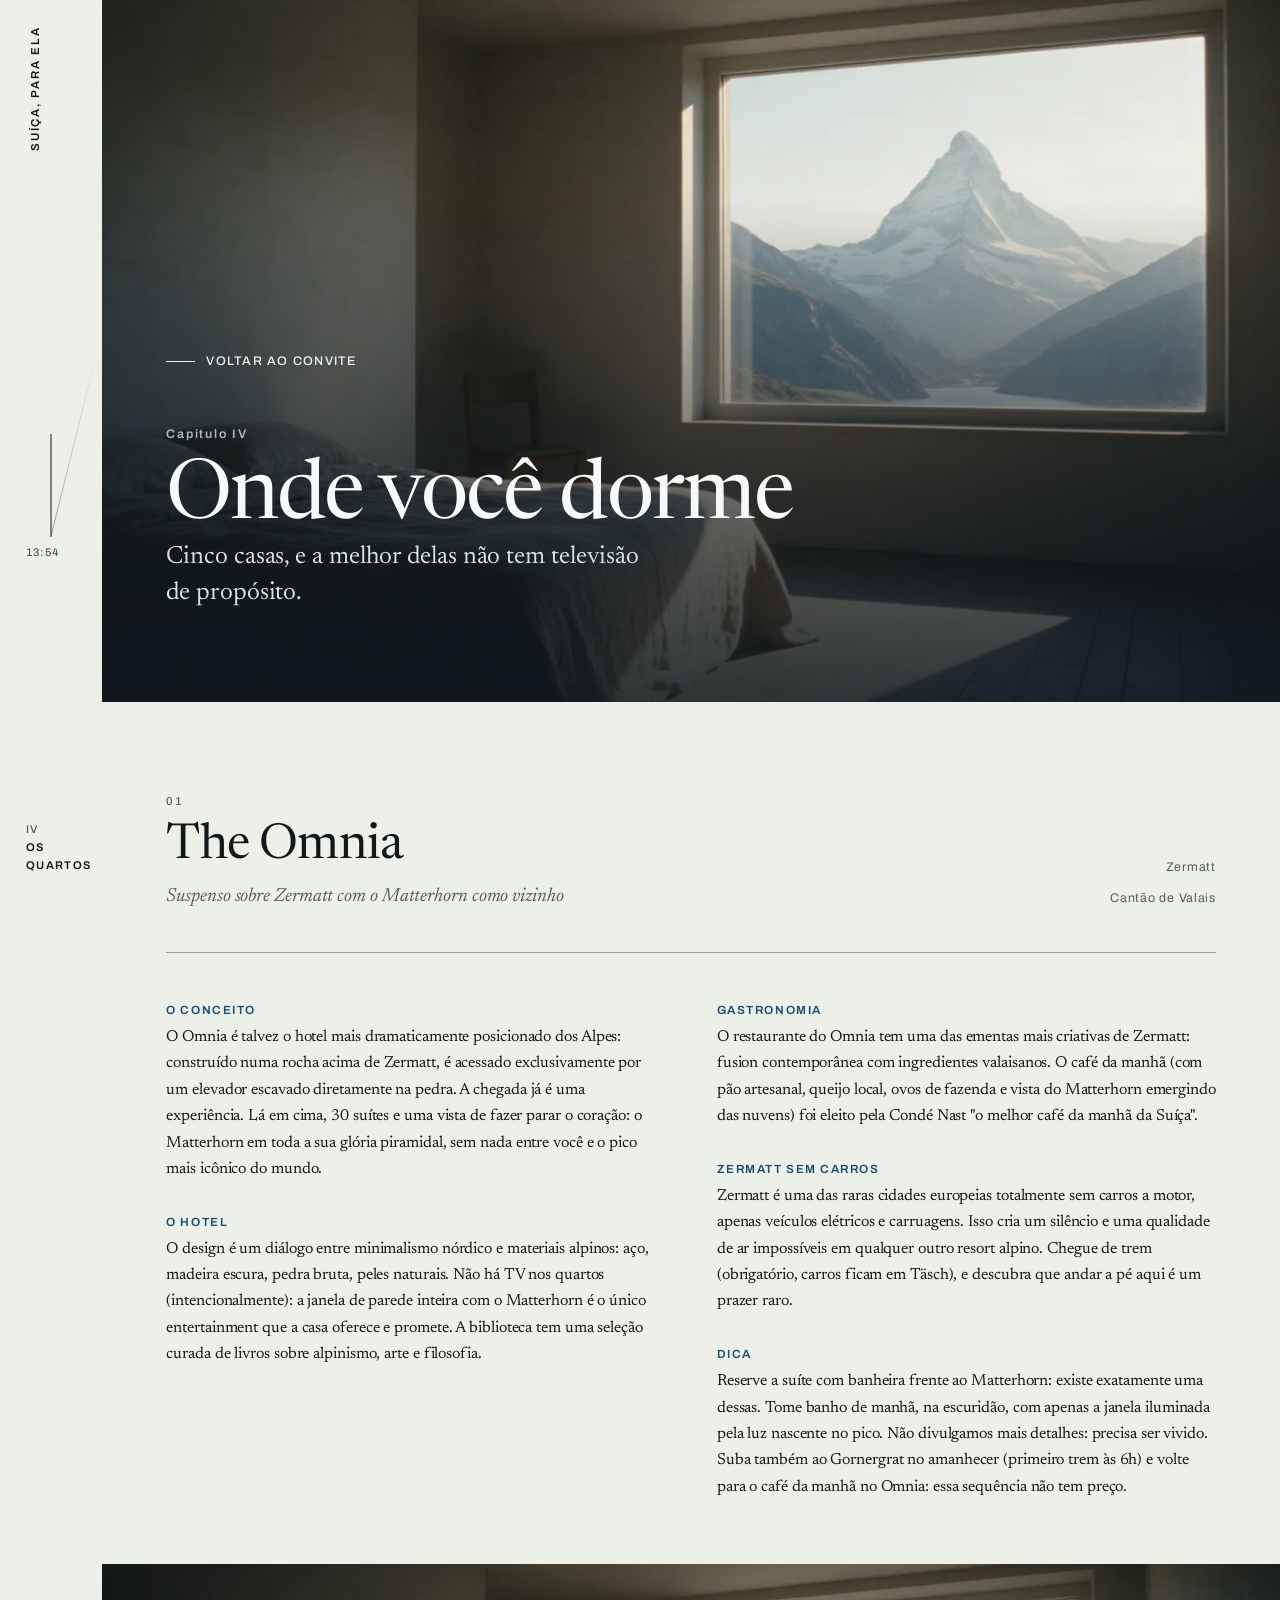
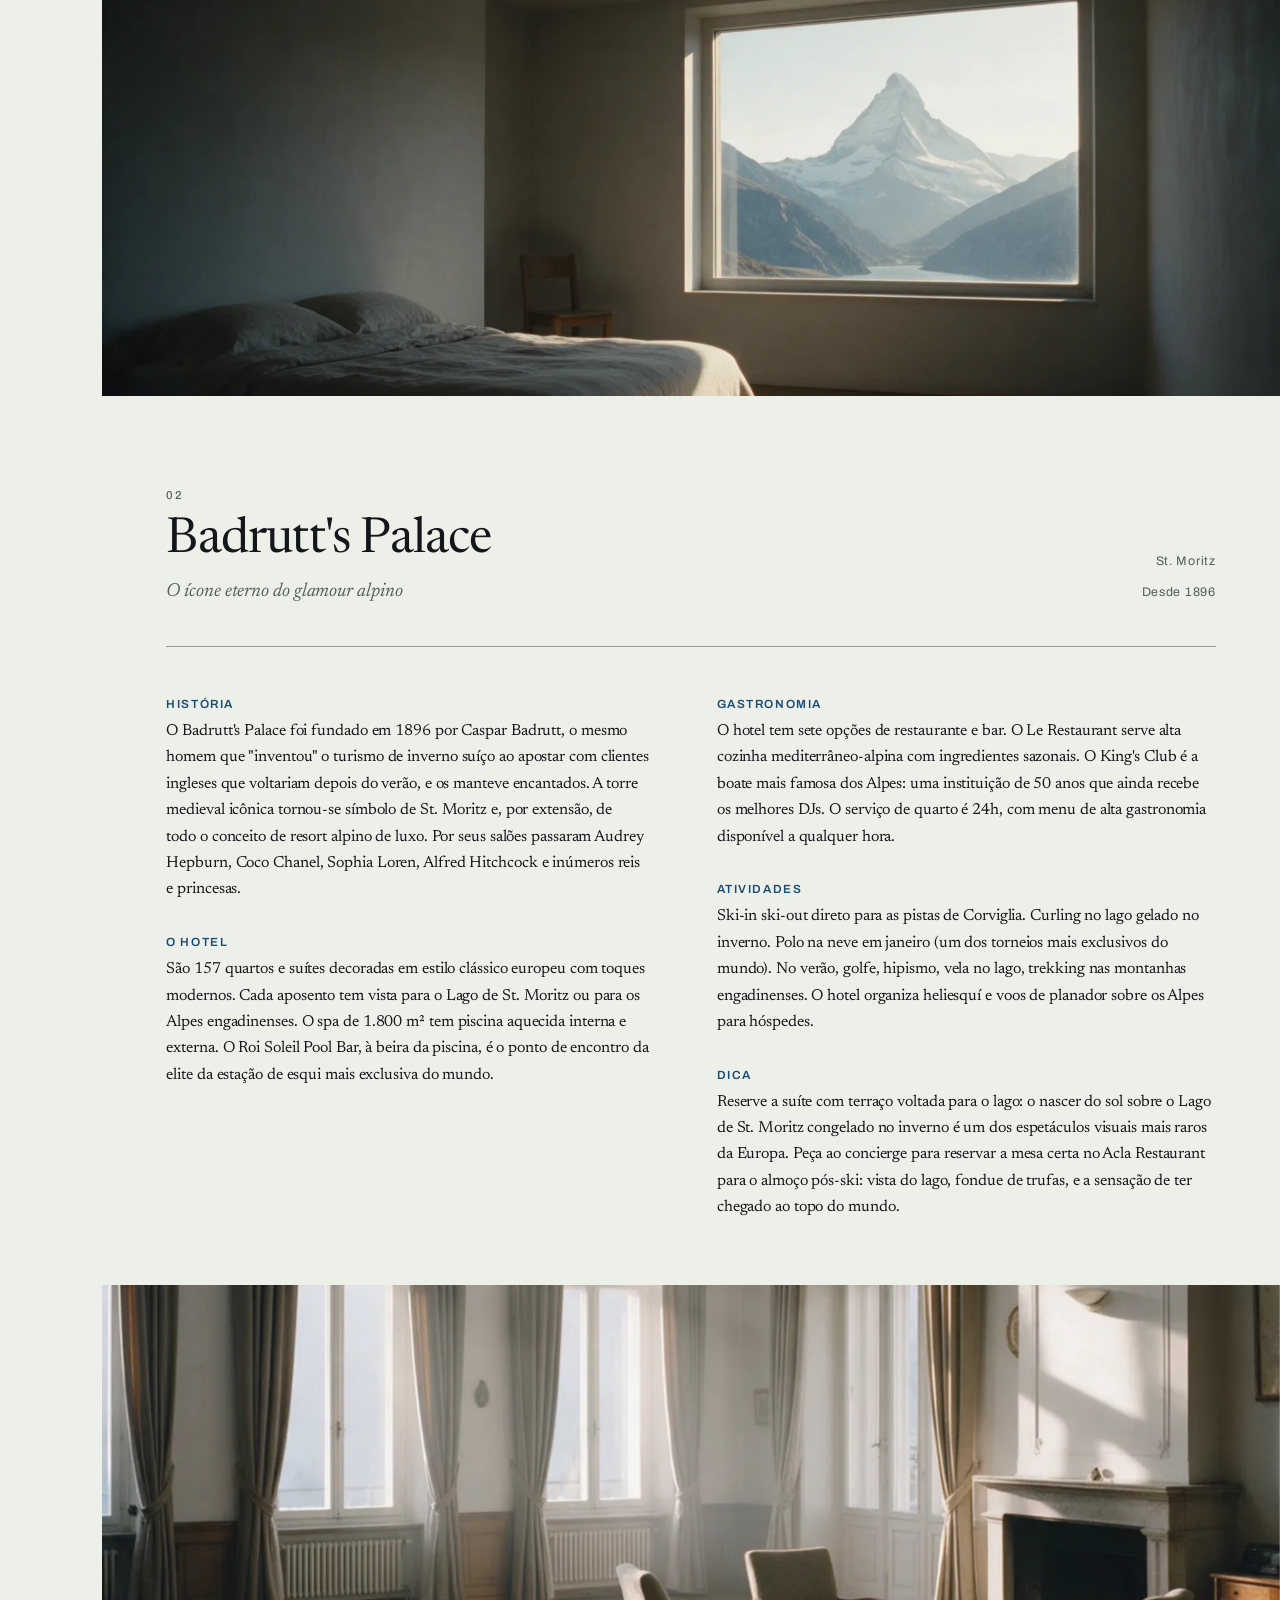
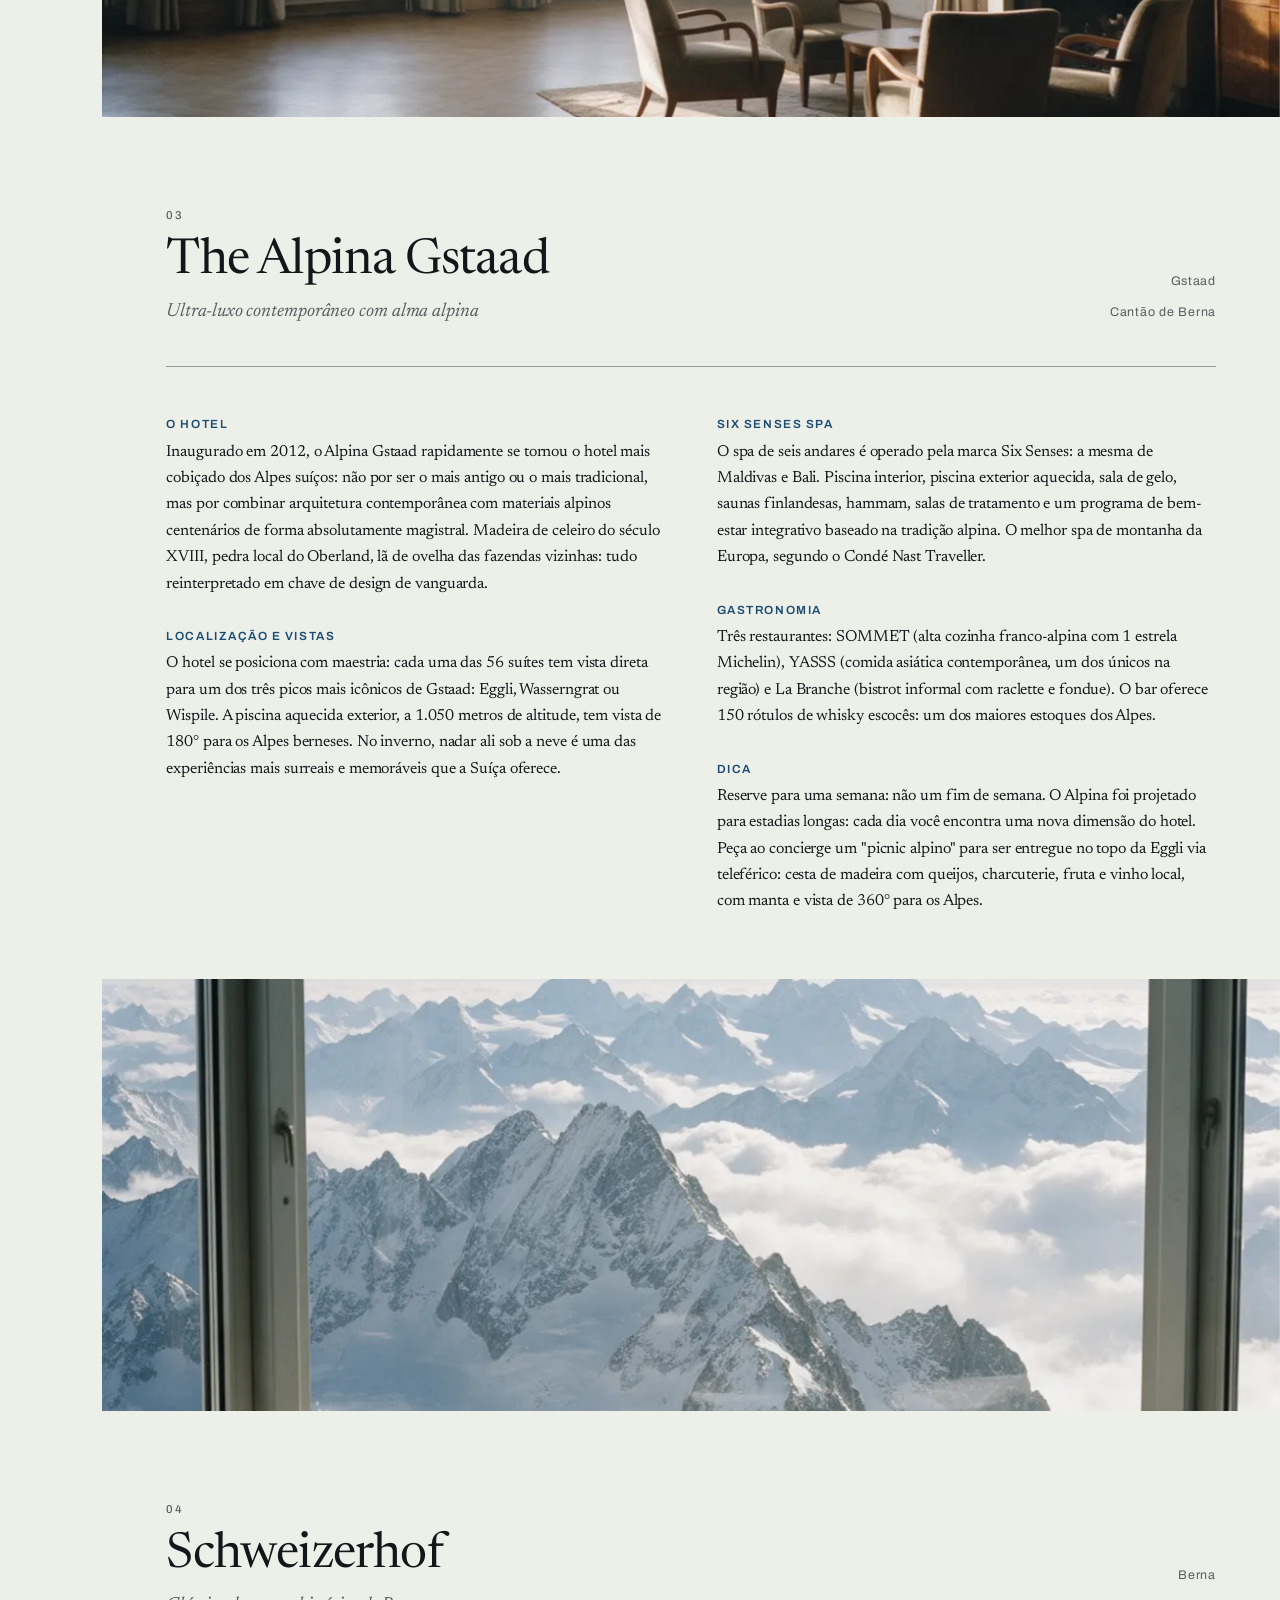
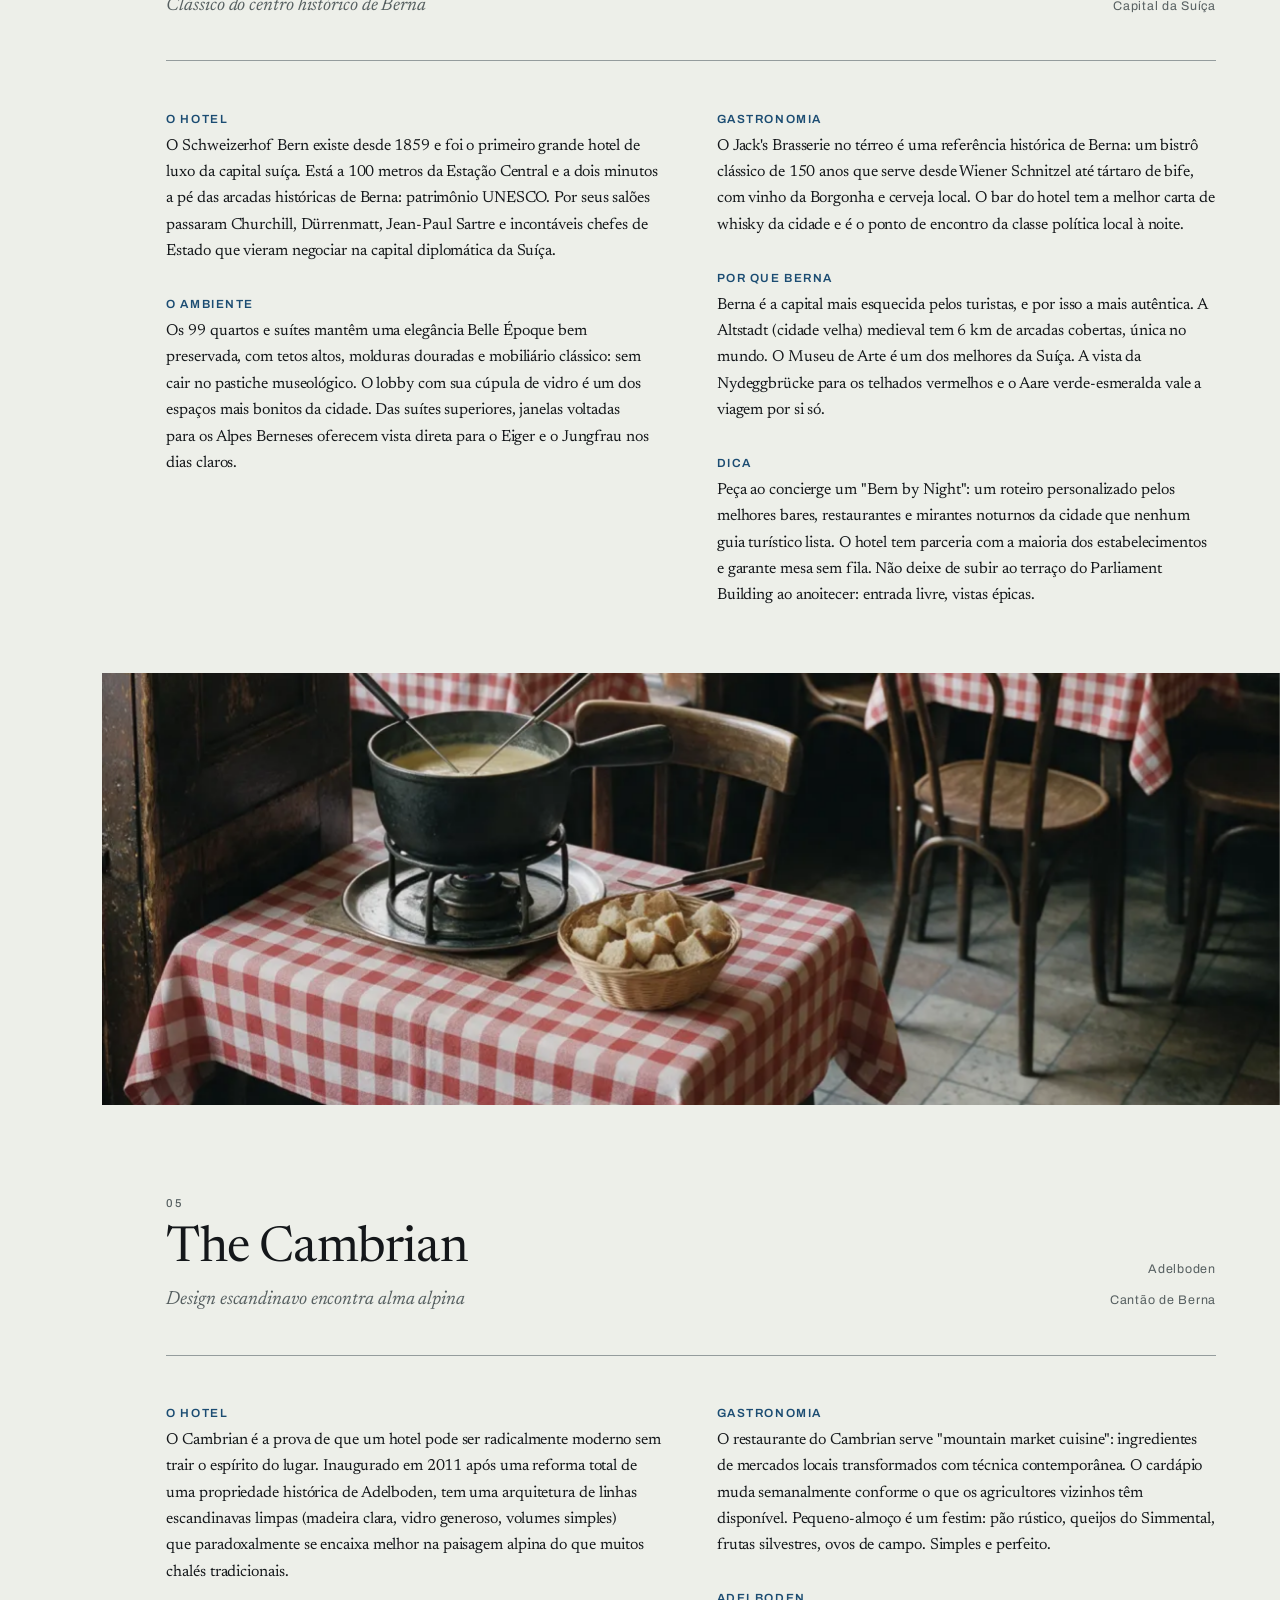
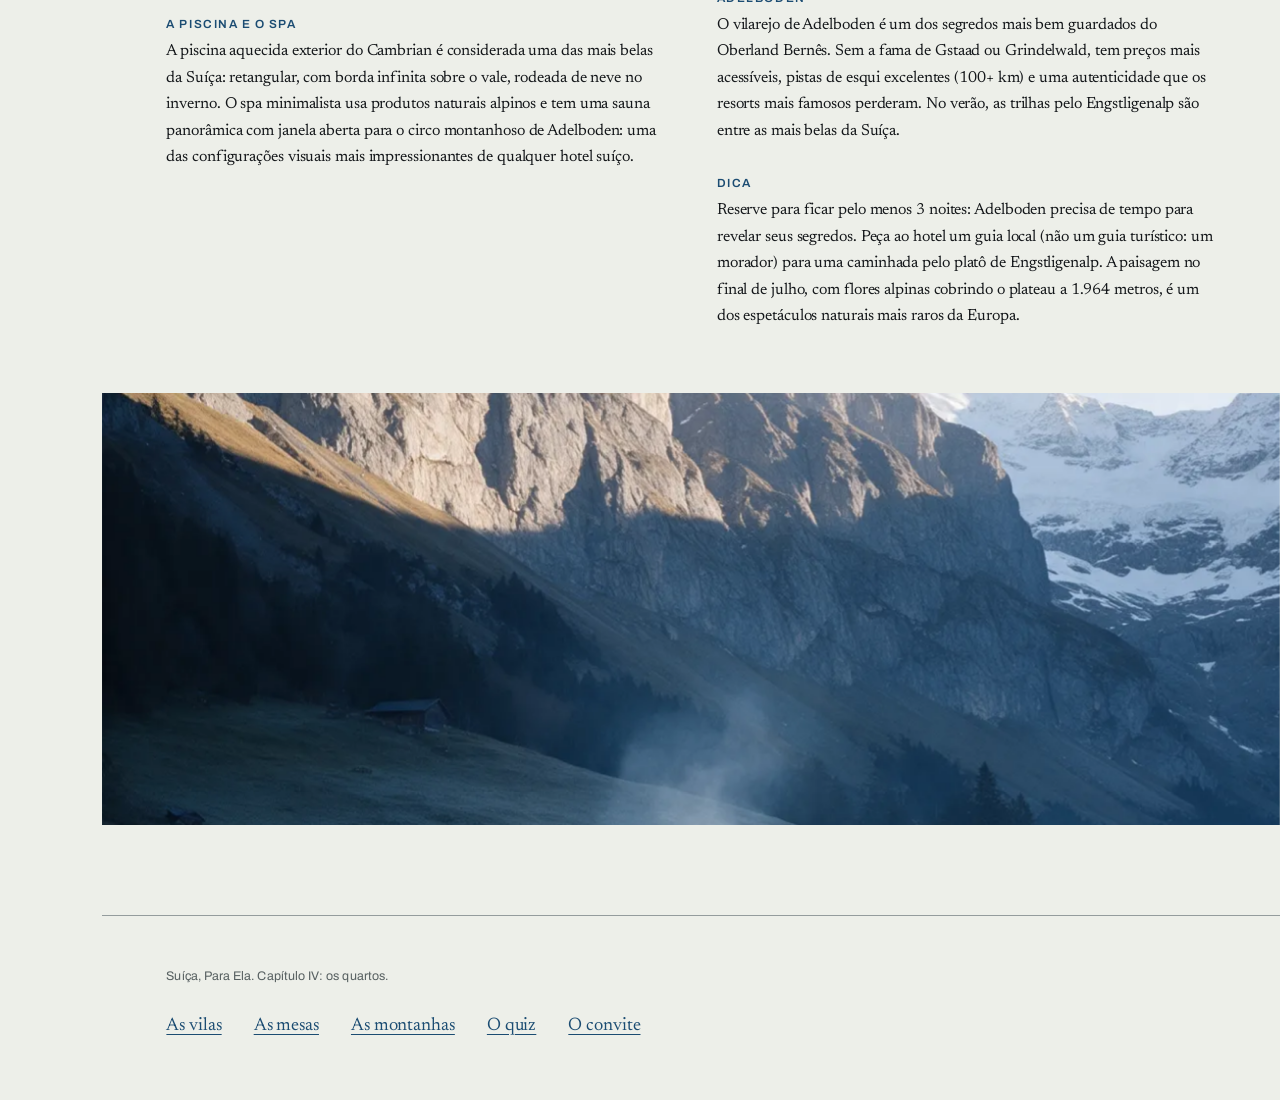
==== commit 248f9f9a: "Reconstrói o site como página de scroll editorial em capítulos Substitui o index.html de seções rolá" ====
--- a/hoteis.html
+++ b/hoteis.html
@@ -1,358 +1,302 @@
-<!DOCTYPE html>
+<!doctype html>
 <html lang="pt-BR">
 <head>
-  <meta charset="UTF-8" />
-  <meta name="viewport" content="width=device-width, initial-scale=1.0" />
-  <title>Hotéis com Charme Alpino — Suíça Para Ela</title>
-  <link rel="preconnect" href="https://fonts.googleapis.com" />
-  <link rel="preconnect" href="https://fonts.gstatic.com" crossorigin />
-  <link href="https://fonts.googleapis.com/css2?family=Cormorant+Garamond:ital,wght@0,300;0,400;0,600;0,700;1,300;1,400;1,600&family=Jost:wght@300;400;500;600&display=swap" rel="stylesheet" />
-  <link rel="stylesheet" href="style.css" />
+<meta charset="utf-8">
+<meta name="viewport" content="width=device-width, initial-scale=1, viewport-fit=cover">
+<title>Onde você dorme, Suíça</title>
+<meta name="description" content="Cinco casas, e a melhor delas não tem televisão de propósito. Onde você dorme no roteiro da Suíça.">
+<link rel="icon" href="data:image/svg+xml,<svg xmlns='http://www.w3.org/2000/svg' viewBox='0 0 32 32'><rect width='32' height='32' fill='%23EDEFEE'/><path d='M4 24 L13 11 L19 19 L23 14 L28 24 Z' fill='%231B4C72'/></svg>">
+<link rel="preconnect" href="https://fonts.googleapis.com">
+<link rel="preconnect" href="https://fonts.gstatic.com" crossorigin>
+<link href="https://fonts.googleapis.com/css2?family=Archivo:wght@400;500;600&family=Newsreader:opsz,wght@6..72,300;6..72,400;6..72,500&display=swap" rel="stylesheet">
+<link rel="stylesheet" href="scrollcraft.css">
+<link rel="stylesheet" href="site.css">
+<link rel="stylesheet" href="detail.css">
 </head>
 <body>
-
-  <div class="scroll-progress" id="scroll-progress" aria-hidden="true"></div>
-
-  <nav class="nav" id="nav">
-    <a href="index.html" class="nav-logo">Suíça <span>—</span> Para Ela</a>
-    <ul class="nav-links">
-      <li><a href="lugares.html">Lugares</a></li>
-      <li><a href="restaurantes.html">Restaurantes</a></li>
-      <li><a href="hoteis.html">Hotéis</a></li>
-      <li><a href="montanhas.html">Montanhas</a></li>
-      <li><a href="curiosidades.html">Curiosidades</a></li>
-      <li><a href="guia.html">Guia</a></li>
-      <li><a href="quiz.html">Quiz</a></li>
-    </ul>
-    <button class="nav-toggle" id="nav-toggle" aria-label="Menu">
-      <span></span><span></span><span></span>
-    </button>
-  </nav>
-
-  <div class="mobile-menu" id="mobile-menu">
-    <span class="mobile-menu-logo">Suíça <span>—</span> Para Ela</span>
-    <button class="mobile-close" id="mobile-close" aria-label="Fechar menu">✕</button>
-    <a href="lugares.html" class="mobile-link">Lugares</a>
-    <a href="restaurantes.html" class="mobile-link">Restaurantes</a>
-    <a href="hoteis.html" class="mobile-link">Hotéis</a>
-    <a href="montanhas.html" class="mobile-link">Montanhas</a>
-    <a href="curiosidades.html" class="mobile-link">Curiosidades</a>
-    <a href="guia.html" class="mobile-link">Guia</a>
-    <a href="quiz.html" class="mobile-link">Quiz</a>
+<span data-sc-progress></span>
+<a class="sc-skip" href="#conteudo">Ir para o conteúdo</a>
+
+<aside class="folio" aria-hidden="true">
+  <span class="folio__mark">Suíça, Para Ela</span>
+  <div class="dial">
+    <span class="dial__shadow"></span>
+    <span class="dial__gnomon"></span>
+    <span class="dial__hour" data-hour>06:40</span>
   </div>
-
-  <section class="sub-hero">
-    <div class="sub-hero-bg" id="sub-hero-bg" style="background-image: url('https://picsum.photos/seed/badrutts-palace-stmoritz/1800/900');"></div>
-    <div class="sub-hero-overlay"></div>
-    <div class="sub-hero-content">
-      <span class="sub-hero-eyebrow">Suíça — Para Ela</span>
-      <h1 class="sub-hero-title">Hotéis com Charme Alpino</h1>
-      <p class="sub-hero-subtitle">Onde dormir sonhando acordada</p>
-    </div>
-  </section>
-
-  <section class="section section--dark">
-    <div class="section-inner">
-      <div class="section-header fade-in">
-        <span class="section-label">Onde dormir sonhando acordada</span>
-        <h2 class="section-title">Hotéis com<br />Charme Alpino</h2>
-        <p class="section-subtitle">De palácios Belle Époque a refúgios modernos entre picos nevados — cada um destes hotéis é um destino em si mesmo.</p>
-      </div>
-
-      <div class="hotels-grid">
-        <article class="hotel-card fade-in fade-in-delay-1" data-place="badrutts">
-          <div class="hotel-img">
-            <img src="https://picsum.photos/seed/badrutts-palace-stmoritz/800/600" alt="Badrutt's Palace Hotel em St. Moritz" loading="lazy" />
-          </div>
-          <div class="hotel-body">
-            <span class="hotel-location">St. Moritz</span>
-            <h3 class="hotel-name">Badrutt's Palace</h3>
-            <p class="hotel-desc">O ícone de St. Moritz desde 1896. Uma torre medieval que guarda dentro décadas de glamour, celebridades e o melhor ski-in ski-out dos Alpes.</p>
-            <div class="hotel-stars">
-              <span class="star">★</span><span class="star">★</span><span class="star">★</span><span class="star">★</span><span class="star">★</span>
-            </div>
-          </div>
-        </article>
-
-        <article class="hotel-card fade-in fade-in-delay-2" data-place="alpina">
-          <div class="hotel-img">
-            <img src="https://picsum.photos/seed/alpina-gstaad-hotel/800/600" alt="The Alpina Gstaad hotel de luxo" loading="lazy" />
-          </div>
-          <div class="hotel-body">
-            <span class="hotel-location">Gstaad</span>
-            <h3 class="hotel-name">The Alpina Gstaad</h3>
-            <p class="hotel-desc">Ultra-luxo contemporâneo com vista direta para os três picos mais emblemáticos da região. Spa de seis andares e três restaurantes estrelados. O melhor da Suíça num só lugar.</p>
-            <div class="hotel-stars">
-              <span class="star">★</span><span class="star">★</span><span class="star">★</span><span class="star">★</span><span class="star">★</span>
-            </div>
-          </div>
-        </article>
-
-        <article class="hotel-card fade-in fade-in-delay-3" data-place="omnia">
-          <div class="hotel-img">
-            <img src="https://picsum.photos/seed/omnia-zermatt-hotel/800/600" alt="The Omnia hotel boutique em Zermatt" loading="lazy" />
-          </div>
-          <div class="hotel-body">
-            <span class="hotel-location">Zermatt</span>
-            <h3 class="hotel-name">The Omnia</h3>
-            <p class="hotel-desc">Hotel boutique suspenso sobre Zermatt com o Matterhorn como vizinho permanente. Acessado por elevador na rocha. Um dos endereços mais dramáticos do mundo.</p>
-            <div class="hotel-stars">
-              <span class="star">★</span><span class="star">★</span><span class="star">★</span><span class="star">★</span><span class="star">★</span>
-            </div>
-          </div>
-        </article>
-      </div>
-
-      <div class="hotels-grid-bottom" style="margin-top: 2rem;">
-        <article class="hotel-card fade-in fade-in-delay-4" data-place="schweizerhof">
-          <div class="hotel-img">
-            <img src="https://picsum.photos/seed/schweizerhof-berna/800/600" alt="Schweizerhof em Berna" loading="lazy" />
-          </div>
-          <div class="hotel-body">
-            <span class="hotel-location">Berna</span>
-            <h3 class="hotel-name">Schweizerhof</h3>
-            <p class="hotel-desc">No coração da capital suíça, a passos da Old City patrimônio UNESCO. Um clássico da hotelaria helvética com restaurante renomado e quartos que olham para os Alpes Berneses.</p>
-            <div class="hotel-stars">
-              <span class="star">★</span><span class="star">★</span><span class="star">★</span><span class="star">★</span><span class="star">★</span>
-            </div>
-          </div>
-        </article>
-
-        <article class="hotel-card fade-in fade-in-delay-5" data-place="cambrian">
-          <div class="hotel-img">
-            <img src="https://picsum.photos/seed/cambrian-adelboden/800/600" alt="The Cambrian em Adelboden" loading="lazy" />
-          </div>
-          <div class="hotel-body">
-            <span class="hotel-location">Adelboden</span>
-            <h3 class="hotel-name">The Cambrian</h3>
-            <p class="hotel-desc">Design escandinavo encontra alma alpina neste boutique hotel de Adelboden. Piscina aquecida com vista para o vale, spa minimalista e gastronomia de mercado. Para quem quer fugir do óbvio.</p>
-            <div class="hotel-stars">
-              <span class="star">★</span><span class="star">★</span><span class="star">★</span><span class="star">★</span><span class="star">★</span>
-            </div>
-          </div>
-        </article>
-      </div>
-    </div>
-  </section>
-
-  <footer class="footer">
-    <span class="footer-logo">Suíça <span>—</span> Para Ela</span>
-    <span class="footer-tagline">Um guia curado com muito carinho</span>
-    <ul class="footer-links">
-      <li><a href="lugares.html">Lugares</a></li>
-      <li><a href="restaurantes.html">Restaurantes</a></li>
-      <li><a href="hoteis.html">Hotéis</a></li>
-      <li><a href="montanhas.html">Montanhas</a></li>
-      <li><a href="curiosidades.html">Curiosidades</a></li>
-      <li><a href="guia.html">Guia</a></li>
-      <li><a href="quiz.html">Quiz</a></li>
-    </ul>
-    <div class="footer-divider"></div>
-    <p class="footer-copy">Feito com <span class="footer-heart">♥</span> para uma pessoa especial · Fotos via Unsplash</p>
+  <p class="folio__chapter"><span>IV</span><b>Os quartos</b></p>
+</aside>
+<main class="page" id="conteudo">
+
+  <header class="detail-hero" data-sc-act="flow">
+    <div class="detail-hero__bed">
+      <img src="assets/04-camas.webp" alt="Quarto alpino vazio com cama de linho na sombra e uma janela grande com um pico nevado." data-sc-parallax="-1.5">
+    </div>
+    <div class="wrap detail-hero__type" data-sc-in data-sc-stagger="70">
+      <a class="back" href="index.html">Voltar ao convite</a>
+      <span class="intertitle__num">Capítulo IV</span>
+      <h1 class="display">Onde você dorme</h1>
+      <p class="lede">Cinco casas, e a melhor delas não tem televisão de propósito.</p>
+    </div>
+  </header>
+
+
+  <article class="entry" id="omnia" data-sc-act="flow">
+    <div class="wrap">
+      <header class="entry__head">
+        <div class="entry__id">
+          <span class="label">01</span>
+          <h2 class="display--sm">The Omnia</h2>
+          <p class="entry__sub">Suspenso sobre Zermatt com o Matterhorn como vizinho</p>
+        </div>
+        <ul class="facts">
+          <li>Zermatt</li>
+          <li>Cantão de Valais</li>
+        </ul>
+      </header>
+      <div class="entry__body">
+        <div class="block">
+          <h3 class="block__h">O conceito</h3>
+          <p>O Omnia é talvez o hotel mais dramaticamente posicionado dos Alpes: construído numa rocha acima de Zermatt, é acessado exclusivamente por um elevador escavado diretamente na pedra. A chegada já é uma experiência. Lá em cima, 30 suítes e uma vista de fazer parar o coração: o Matterhorn em toda a sua glória piramidal, sem nada entre você e o pico mais icônico do mundo.</p>
+        </div>
+        <div class="block">
+          <h3 class="block__h">O hotel</h3>
+          <p>O design é um diálogo entre minimalismo nórdico e materiais alpinos: aço, madeira escura, pedra bruta, peles naturais. Não há TV nos quartos (intencionalmente): a janela de parede inteira com o Matterhorn é o único entertainment que a casa oferece e promete. A biblioteca tem uma seleção curada de livros sobre alpinismo, arte e filosofia.</p>
+        </div>
+        <div class="block">
+          <h3 class="block__h">Gastronomia</h3>
+          <p>O restaurante do Omnia tem uma das ementas mais criativas de Zermatt: fusion contemporânea com ingredientes valaisanos. O café da manhã (com pão artesanal, queijo local, ovos de fazenda e vista do Matterhorn emergindo das nuvens) foi eleito pela Condé Nast &quot;o melhor café da manhã da Suíça&quot;.</p>
+        </div>
+        <div class="block">
+          <h3 class="block__h">Zermatt sem carros</h3>
+          <p>Zermatt é uma das raras cidades europeias totalmente sem carros a motor, apenas veículos elétricos e carruagens. Isso cria um silêncio e uma qualidade de ar impossíveis em qualquer outro resort alpino. Chegue de trem (obrigatório, carros ficam em Täsch), e descubra que andar a pé aqui é um prazer raro.</p>
+        </div>
+        <div class="block">
+          <h3 class="block__h">Dica</h3>
+          <p>Reserve a suíte com banheira frente ao Matterhorn: existe exatamente uma dessas. Tome banho de manhã, na escuridão, com apenas a janela iluminada pela luz nascente no pico. Não divulgamos mais detalhes: precisa ser vivido. Suba também ao Gornergrat no amanhecer (primeiro trem às 6h) e volte para o café da manhã no Omnia: essa sequência não tem preço.</p>
+        </div>
+      </div>
+    </div>
+
+    <div class="band" aria-hidden="true">
+      <img src="assets/04-camas.webp" alt="" data-sc-parallax="-0.9"
+           style="object-position: 50% 28%">
+    </div>
+  </article>
+
+  <article class="entry" id="badrutts" data-sc-act="flow">
+    <div class="wrap">
+      <header class="entry__head">
+        <div class="entry__id">
+          <span class="label">02</span>
+          <h2 class="display--sm">Badrutt's Palace</h2>
+          <p class="entry__sub">O ícone eterno do glamour alpino</p>
+        </div>
+        <ul class="facts">
+          <li>St. Moritz</li>
+          <li>Desde 1896</li>
+        </ul>
+      </header>
+      <div class="entry__body">
+        <div class="block">
+          <h3 class="block__h">História</h3>
+          <p>O Badrutt's Palace foi fundado em 1896 por Caspar Badrutt, o mesmo homem que &quot;inventou&quot; o turismo de inverno suíço ao apostar com clientes ingleses que voltariam depois do verão, e os manteve encantados. A torre medieval icônica tornou-se símbolo de St. Moritz e, por extensão, de todo o conceito de resort alpino de luxo. Por seus salões passaram Audrey Hepburn, Coco Chanel, Sophia Loren, Alfred Hitchcock e inúmeros reis e princesas.</p>
+        </div>
+        <div class="block">
+          <h3 class="block__h">O hotel</h3>
+          <p>São 157 quartos e suítes decoradas em estilo clássico europeu com toques modernos. Cada aposento tem vista para o Lago de St. Moritz ou para os Alpes engadinenses. O spa de 1.800 m² tem piscina aquecida interna e externa. O Roi Soleil Pool Bar, à beira da piscina, é o ponto de encontro da elite da estação de esqui mais exclusiva do mundo.</p>
+        </div>
+        <div class="block">
+          <h3 class="block__h">Gastronomia</h3>
+          <p>O hotel tem sete opções de restaurante e bar. O Le Restaurant serve alta cozinha mediterrâneo-alpina com ingredientes sazonais. O King's Club é a boate mais famosa dos Alpes: uma instituição de 50 anos que ainda recebe os melhores DJs. O serviço de quarto é 24h, com menu de alta gastronomia disponível a qualquer hora.</p>
+        </div>
+        <div class="block">
+          <h3 class="block__h">Atividades</h3>
+          <p>Ski-in ski-out direto para as pistas de Corviglia. Curling no lago gelado no inverno. Polo na neve em janeiro (um dos torneios mais exclusivos do mundo). No verão, golfe, hipismo, vela no lago, trekking nas montanhas engadinenses. O hotel organiza heliesquí e voos de planador sobre os Alpes para hóspedes.</p>
+        </div>
+        <div class="block">
+          <h3 class="block__h">Dica</h3>
+          <p>Reserve a suíte com terraço voltada para o lago: o nascer do sol sobre o Lago de St. Moritz congelado no inverno é um dos espetáculos visuais mais raros da Europa. Peça ao concierge para reservar a mesa certa no Acla Restaurant para o almoço pós-ski: vista do lago, fondue de trufas, e a sensação de ter chegado ao topo do mundo.</p>
+        </div>
+      </div>
+    </div>
+
+    <div class="band" aria-hidden="true">
+      <img src="assets/04-camas-b.webp" alt="" data-sc-parallax="-1.3"
+           style="object-position: 50% 62%">
+    </div>
+  </article>
+
+  <article class="entry" id="alpina" data-sc-act="flow">
+    <div class="wrap">
+      <header class="entry__head">
+        <div class="entry__id">
+          <span class="label">03</span>
+          <h2 class="display--sm">The Alpina Gstaad</h2>
+          <p class="entry__sub">Ultra-luxo contemporâneo com alma alpina</p>
+        </div>
+        <ul class="facts">
+          <li>Gstaad</li>
+          <li>Cantão de Berna</li>
+        </ul>
+      </header>
+      <div class="entry__body">
+        <div class="block">
+          <h3 class="block__h">O hotel</h3>
+          <p>Inaugurado em 2012, o Alpina Gstaad rapidamente se tornou o hotel mais cobiçado dos Alpes suíços: não por ser o mais antigo ou o mais tradicional, mas por combinar arquitetura contemporânea com materiais alpinos centenários de forma absolutamente magistral. Madeira de celeiro do século XVIII, pedra local do Oberland, lã de ovelha das fazendas vizinhas: tudo reinterpretado em chave de design de vanguarda.</p>
+        </div>
+        <div class="block">
+          <h3 class="block__h">Localização e vistas</h3>
+          <p>O hotel se posiciona com maestria: cada uma das 56 suítes tem vista direta para um dos três picos mais icônicos de Gstaad: Eggli, Wasserngrat ou Wispile. A piscina aquecida exterior, a 1.050 metros de altitude, tem vista de 180° para os Alpes berneses. No inverno, nadar ali sob a neve é uma das experiências mais surreais e memoráveis que a Suíça oferece.</p>
+        </div>
+        <div class="block">
+          <h3 class="block__h">Six Senses Spa</h3>
+          <p>O spa de seis andares é operado pela marca Six Senses: a mesma de Maldivas e Bali. Piscina interior, piscina exterior aquecida, sala de gelo, saunas finlandesas, hammam, salas de tratamento e um programa de bem-estar integrativo baseado na tradição alpina. O melhor spa de montanha da Europa, segundo o Condé Nast Traveller.</p>
+        </div>
+        <div class="block">
+          <h3 class="block__h">Gastronomia</h3>
+          <p>Três restaurantes: SOMMET (alta cozinha franco-alpina com 1 estrela Michelin), YASSS (comida asiática contemporânea, um dos únicos na região) e La Branche (bistrot informal com raclette e fondue). O bar oferece 150 rótulos de whisky escocês: um dos maiores estoques dos Alpes.</p>
+        </div>
+        <div class="block">
+          <h3 class="block__h">Dica</h3>
+          <p>Reserve para uma semana: não um fim de semana. O Alpina foi projetado para estadias longas: cada dia você encontra uma nova dimensão do hotel. Peça ao concierge um &quot;picnic alpino&quot; para ser entregue no topo da Eggli via teleférico: cesta de madeira com queijos, charcuterie, fruta e vinho local, com manta e vista de 360° para os Alpes.</p>
+        </div>
+      </div>
+    </div>
+
+    <div class="band" aria-hidden="true">
+      <img src="assets/03-mesa-c.webp" alt="" data-sc-parallax="-0.6"
+           style="object-position: 50% 44%">
+    </div>
+  </article>
+
+  <article class="entry" id="schweizerhof" data-sc-act="flow">
+    <div class="wrap">
+      <header class="entry__head">
+        <div class="entry__id">
+          <span class="label">04</span>
+          <h2 class="display--sm">Schweizerhof</h2>
+          <p class="entry__sub">Clássico do centro histórico de Berna</p>
+        </div>
+        <ul class="facts">
+          <li>Berna</li>
+          <li>Capital da Suíça</li>
+        </ul>
+      </header>
+      <div class="entry__body">
+        <div class="block">
+          <h3 class="block__h">O hotel</h3>
+          <p>O Schweizerhof Bern existe desde 1859 e foi o primeiro grande hotel de luxo da capital suíça. Está a 100 metros da Estação Central e a dois minutos a pé das arcadas históricas de Berna: patrimônio UNESCO. Por seus salões passaram Churchill, Dürrenmatt, Jean-Paul Sartre e incontáveis chefes de Estado que vieram negociar na capital diplomática da Suíça.</p>
+        </div>
+        <div class="block">
+          <h3 class="block__h">O ambiente</h3>
+          <p>Os 99 quartos e suítes mantêm uma elegância Belle Époque bem preservada, com tetos altos, molduras douradas e mobiliário clássico: sem cair no pastiche museológico. O lobby com sua cúpula de vidro é um dos espaços mais bonitos da cidade. Das suítes superiores, janelas voltadas para os Alpes Berneses oferecem vista direta para o Eiger e o Jungfrau nos dias claros.</p>
+        </div>
+        <div class="block">
+          <h3 class="block__h">Gastronomia</h3>
+          <p>O Jack's Brasserie no térreo é uma referência histórica de Berna: um bistrô clássico de 150 anos que serve desde Wiener Schnitzel até tártaro de bife, com vinho da Borgonha e cerveja local. O bar do hotel tem a melhor carta de whisky da cidade e é o ponto de encontro da classe política local à noite.</p>
+        </div>
+        <div class="block">
+          <h3 class="block__h">Por que Berna</h3>
+          <p>Berna é a capital mais esquecida pelos turistas, e por isso a mais autêntica. A Altstadt (cidade velha) medieval tem 6 km de arcadas cobertas, única no mundo. O Museu de Arte é um dos melhores da Suíça. A vista da Nydeggbrücke para os telhados vermelhos e o Aare verde-esmeralda vale a viagem por si só.</p>
+        </div>
+        <div class="block">
+          <h3 class="block__h">Dica</h3>
+          <p>Peça ao concierge um &quot;Bern by Night&quot;: um roteiro personalizado pelos melhores bares, restaurantes e mirantes noturnos da cidade que nenhum guia turístico lista. O hotel tem parceria com a maioria dos estabelecimentos e garante mesa sem fila. Não deixe de subir ao terraço do Parliament Building ao anoitecer: entrada livre, vistas épicas.</p>
+        </div>
+      </div>
+    </div>
+
+    <div class="band" aria-hidden="true">
+      <img src="assets/03-mesa-d.webp" alt="" data-sc-parallax="-1.5"
+           style="object-position: 50% 76%">
+    </div>
+  </article>
+
+  <article class="entry" id="cambrian" data-sc-act="flow">
+    <div class="wrap">
+      <header class="entry__head">
+        <div class="entry__id">
+          <span class="label">05</span>
+          <h2 class="display--sm">The Cambrian</h2>
+          <p class="entry__sub">Design escandinavo encontra alma alpina</p>
+        </div>
+        <ul class="facts">
+          <li>Adelboden</li>
+          <li>Cantão de Berna</li>
+        </ul>
+      </header>
+      <div class="entry__body">
+        <div class="block">
+          <h3 class="block__h">O hotel</h3>
+          <p>O Cambrian é a prova de que um hotel pode ser radicalmente moderno sem trair o espírito do lugar. Inaugurado em 2011 após uma reforma total de uma propriedade histórica de Adelboden, tem uma arquitetura de linhas escandinavas limpas (madeira clara, vidro generoso, volumes simples) que paradoxalmente se encaixa melhor na paisagem alpina do que muitos chalés tradicionais.</p>
+        </div>
+        <div class="block">
+          <h3 class="block__h">A piscina e o spa</h3>
+          <p>A piscina aquecida exterior do Cambrian é considerada uma das mais belas da Suíça: retangular, com borda infinita sobre o vale, rodeada de neve no inverno. O spa minimalista usa produtos naturais alpinos e tem uma sauna panorâmica com janela aberta para o circo montanhoso de Adelboden: uma das configurações visuais mais impressionantes de qualquer hotel suíço.</p>
+        </div>
+        <div class="block">
+          <h3 class="block__h">Gastronomia</h3>
+          <p>O restaurante do Cambrian serve &quot;mountain market cuisine&quot;: ingredientes de mercados locais transformados com técnica contemporânea. O cardápio muda semanalmente conforme o que os agricultores vizinhos têm disponível. Pequeno-almoço é um festim: pão rústico, queijos do Simmental, frutas silvestres, ovos de campo. Simples e perfeito.</p>
+        </div>
+        <div class="block">
+          <h3 class="block__h">Adelboden</h3>
+          <p>O vilarejo de Adelboden é um dos segredos mais bem guardados do Oberland Bernês. Sem a fama de Gstaad ou Grindelwald, tem preços mais acessíveis, pistas de esqui excelentes (100+ km) e uma autenticidade que os resorts mais famosos perderam. No verão, as trilhas pelo Engstligenalp são entre as mais belas da Suíça.</p>
+        </div>
+        <div class="block">
+          <h3 class="block__h">Dica</h3>
+          <p>Reserve para ficar pelo menos 3 noites: Adelboden precisa de tempo para revelar seus segredos. Peça ao hotel um guia local (não um guia turístico: um morador) para uma caminhada pelo platô de Engstligenalp. A paisagem no final de julho, com flores alpinas cobrindo o plateau a 1.964 metros, é um dos espetáculos naturais mais raros da Europa.</p>
+        </div>
+      </div>
+    </div>
+
+    <div class="band" aria-hidden="true">
+      <img src="assets/02-vilas-a.webp" alt="" data-sc-parallax="-1.05"
+           style="object-position: 50% 36%">
+    </div>
+  </article>
+
+  <footer class="detail-foot">
+    <div class="wrap">
+      <p class="caption">Suíça, Para Ela. Capítulo IV: os quartos.</p>
+      <div class="detail-foot__links">
+        <a class="link" href="lugares.html">As vilas</a>
+        <a class="link" href="restaurantes.html">As mesas</a>
+        <a class="link" href="montanhas.html">As montanhas</a>
+        <a class="link" href="quiz.html">O quiz</a>
+        <a class="link" href="index.html">O convite</a>
+      </div>
+    </div>
   </footer>
 
-  <div id="detail-overlay" class="detail-overlay" aria-hidden="true">
-    <button class="detail-back" id="detail-back">← Voltar</button>
-    <div class="detail-hero">
-      <img id="detail-hero-img" src="" alt="" loading="eager" />
-      <div class="detail-hero-overlay"></div>
-      <div class="detail-hero-content">
-        <span id="detail-tag" class="detail-tag"></span>
-        <h1 id="detail-title" class="detail-title"></h1>
-        <p id="detail-subtitle" class="detail-subtitle"></p>
-      </div>
-    </div>
-    <div class="detail-body">
-      <div id="detail-content" class="detail-content"></div>
-    </div>
-  </div>
-
-  <script>
-    const prefersReducedMotion = window.matchMedia('(prefers-reduced-motion: reduce)').matches;
-    const nav = document.getElementById('nav');
-    const progressBar = document.getElementById('scroll-progress');
-    function updateScrollUI() {
-      const y = window.scrollY;
-      nav.classList.toggle('scrolled', y > 60);
-      if (progressBar) { const docH = document.documentElement.scrollHeight - window.innerHeight; progressBar.style.width = (docH > 0 ? Math.min(100, (y / docH) * 100) : 0) + '%'; }
+</main>
+
+<script src="scrollcraft.js"></script>
+<script>
+  ScrollCraft.mount(document.body);
+  (function () {
+    /* Mesmo instrumento da capa. Cada capítulo começa na hora que lhe cabe
+       e avança dentro da própria página, para o dia continuar contínuo
+       quando ela navega entre as páginas. */
+    var root = document.documentElement, hourEl = document.querySelector('[data-hour]');
+    var BASE = 0.62, SPAN = 0.1;
+    var START = 6 * 60 + 40, END = 18 * 60 + 20, ticking = false;
+    function pad(n) { return (n < 10 ? '0' : '') + n; }
+    function paint() {
+      ticking = false;
+      var max = document.documentElement.scrollHeight - window.innerHeight;
+      var local = max > 0 ? Math.min(1, Math.max(0, window.scrollY / max)) : 0;
+      var day = Math.min(1, BASE + local * SPAN);
+      root.style.setProperty('--day', day.toFixed(4));
+      var mins = Math.round(START + (END - START) * day);
+      var txt = pad(Math.floor(mins / 60)) + ':' + pad(mins % 60);
+      if (hourEl && hourEl.textContent !== txt) hourEl.textContent = txt;
     }
-    updateScrollUI();
-    const toggle = document.getElementById('nav-toggle');
-    const menu = document.getElementById('mobile-menu');
-    const closeBtn = document.getElementById('mobile-close');
-    const openMenu  = () => { menu.classList.add('open'); toggle.classList.add('active'); toggle.setAttribute('aria-expanded','true'); document.body.style.overflow='hidden'; };
-    const closeMenu = () => { menu.classList.remove('open'); toggle.classList.remove('active'); toggle.setAttribute('aria-expanded','false'); document.body.style.overflow=''; };
-    toggle.addEventListener('click', () => menu.classList.contains('open') ? closeMenu() : openMenu());
-    closeBtn.addEventListener('click', closeMenu);
-    document.querySelectorAll('.mobile-link').forEach(l => l.addEventListener('click', closeMenu));
-    document.addEventListener('keydown', e => { if (e.key === 'Escape') { closeMenu(); closeDetail(); } });
-    const revealObserver = new IntersectionObserver((entries) => {
-      entries.forEach(entry => { if (entry.isIntersecting) { entry.target.classList.add('visible'); revealObserver.unobserve(entry.target); } });
-    }, { threshold: 0.1, rootMargin: '0px 0px -40px 0px' });
-    document.querySelectorAll('.fade-in, .reveal').forEach(el => revealObserver.observe(el));
-    const subHeroBg = document.getElementById('sub-hero-bg');
-    let latestY = 0, rafPending = false;
-    window.addEventListener('scroll', () => {
-      latestY = window.scrollY; updateScrollUI();
-      if (!rafPending) { rafPending = true; requestAnimationFrame(() => { if (!prefersReducedMotion && subHeroBg) subHeroBg.style.transform = `translate3d(0, ${latestY * 0.25}px, 0)`; rafPending = false; }); }
-    }, { passive: true });
-
-    const PLACES = {
-      badrutts: {
-        tag: 'St. Moritz · Desde 1896',
-        title: "Badrutt's Palace",
-        subtitle: 'O ícone eterno do glamour alpino',
-        img: 'https://picsum.photos/seed/badrutts-palace-stmoritz/1400/800',
-        sections: [
-          { heading: 'História', text: 'O Badrutt\'s Palace foi fundado em 1896 por Caspar Badrutt, o mesmo homem que "inventou" o turismo de inverno suíço ao apostar com clientes ingleses que voltariam depois do verão — e os manteve encantados. A torre medieval icônica tornou-se símbolo de St. Moritz e, por extensão, de todo o conceito de resort alpino de luxo. Por seus salões passaram Audrey Hepburn, Coco Chanel, Sophia Loren, Alfred Hitchcock e inúmeros reis e princesas.' },
-          { heading: 'O hotel', text: 'São 157 quartos e suítes decoradas em estilo clássico europeu com toques modernos. Cada aposento tem vista para o Lago de St. Moritz ou para os Alpes engadinenses. O spa de 1.800 m² tem piscina aquecida interna e externa. O Roi Soleil Pool Bar, à beira da piscina, é o ponto de encontro da elite da estação de esqui mais exclusiva do mundo.' },
-          { heading: 'Gastronomia', text: 'O hotel tem sete opções de restaurante e bar. O Le Restaurant serve alta cozinha mediterrâneo-alpina com ingredientes sazonais. O King\'s Club é a boate mais famosa dos Alpes — uma instituição de 50 anos que ainda recebe os melhores DJs. O serviço de quarto é 24h, com menu de alta gastronomia disponível a qualquer hora.' },
-          { heading: 'Atividades', text: 'Ski-in ski-out direto para as pistas de Corviglia. Curling no lago gelado no inverno. Polo na neve em janeiro (um dos torneios mais exclusivos do mundo). No verão, golfe, hipismo, vela no lago, trekking nas montanhas engadinenses. O hotel organiza heliesquí e voos de planador sobre os Alpes para hóspedes.' },
-          { heading: 'Dica', text: 'Reserve a suíte com terraço voltada para o lago — o nascer do sol sobre o Lago de St. Moritz congelado no inverno é um dos espetáculos visuais mais raros da Europa. Peça ao concierge para reservar a mesa certa no Acla Restaurant para o almoço pós-ski: vista do lago, fondue de trufas, e a sensação de ter chegado ao topo do mundo.' }
-        ],
-        quiz: [
-          { q: "Em que ano foi fundado o Badrutt's Palace?", opts: ["1856","1896","1912","1928"], correct: 1, feedback: "O Badrutt's Palace foi fundado em 1896 por Caspar Badrutt em St. Moritz." },
-          { q: "Qual resort de esqui abriga o Badrutt's Palace?", opts: ["Gstaad","Zermatt","St. Moritz","Davos"], correct: 2, feedback: "O Badrutt's Palace fica em St. Moritz, no cantão de Graubünden." },
-          { q: "O que é o King's Club do Badrutt's Palace?", opts: ["Clube de golfe","Spa exclusivo","A boate mais famosa dos Alpes","Restaurante estrelado"], correct: 2, feedback: "O King's Club é uma boate lendária de 50 anos dentro do Badrutt's Palace." },
-          { q: "Qual é o nome do fundador do turismo de inverno em St. Moritz?", opts: ["Johann Badrutt","Caspar Badrutt","Hans Badrutt","Karl Badrutt"], correct: 1, feedback: "Caspar Badrutt 'inventou' o turismo de inverno ao apostar com clientes britânicos." }
-        ]
-      },
-      alpina: {
-        tag: 'Gstaad · Cantão de Berna',
-        title: 'The Alpina Gstaad',
-        subtitle: 'Ultra-luxo contemporâneo com alma alpina',
-        img: 'https://picsum.photos/seed/alpina-gstaad-hotel/1400/800',
-        sections: [
-          { heading: 'O hotel', text: 'Inaugurado em 2012, o Alpina Gstaad rapidamente se tornou o hotel mais cobiçado dos Alpes suíços — não por ser o mais antigo ou o mais tradicional, mas por combinar arquitetura contemporânea com materiais alpinos centenários de forma absolutamente magistral. Madeira de celeiro do século XVIII, pedra local do Oberland, lã de ovelha das fazendas vizinhas — tudo reinterpretado em chave de design de vanguarda.' },
-          { heading: 'Localização e vistas', text: 'O hotel se posiciona com maestria: cada uma das 56 suítes tem vista direta para um dos três picos mais icônicos de Gstaad — Eggli, Wasserngrat ou Wispile. A piscina aquecida exterior, a 1.050 metros de altitude, tem vista de 180° para os Alpes berneses. No inverno, nadar ali sob a neve é uma das experiências mais surreais e memoráveis que a Suíça oferece.' },
-          { heading: 'Six Senses Spa', text: 'O spa de seis andares é operado pela marca Six Senses — a mesma de Maldivas e Bali. Piscina interior, piscina exterior aquecida, sala de gelo, saunas finlandesas, hammam, salas de tratamento e um programa de bem-estar integrativo baseado na tradição alpina. O melhor spa de montanha da Europa, segundo o Condé Nast Traveller.' },
-          { heading: 'Gastronomia', text: 'Três restaurantes: SOMMET (alta cozinha franco-alpina com 1 estrela Michelin), YASSS (comida asiática contemporânea, um dos únicos na região) e La Branche (bistrot informal com raclette e fondue). O bar oferece 150 rótulos de whisky escocês — um dos maiores estoques dos Alpes.' },
-          { heading: 'Dica', text: 'Reserve para uma semana — não um fim de semana. O Alpina foi projetado para estadias longas: cada dia você encontra uma nova dimensão do hotel. Peça ao concierge um "picnic alpino" para ser entregue no topo da Eggli via teleférico: cesta de madeira com queijos, charcuterie, fruta e vinho local, com manta e vista de 360° para os Alpes.' }
-        ],
-        quiz: [
-          { q: "Em que ano foi inaugurado o The Alpina Gstaad?", opts: ["1985","1998","2005","2012"], correct: 3, feedback: "O Alpina Gstaad foi inaugurado em 2012." },
-          { q: "Qual marca internacional opera o spa do Alpina?", opts: ["Mandarin Oriental","ESPA","Six Senses","Aman"], correct: 2, feedback: "O spa de seis andares do Alpina é operado pela Six Senses, mesma marca presente em Maldivas e Bali." },
-          { q: "Quantas suítes tem o Alpina Gstaad?", opts: ["28","42","56","80"], correct: 2, feedback: "O Alpina Gstaad tem 56 suítes, cada uma com vista para um dos picos icônicos de Gstaad." },
-          { q: "Qual restaurante do Alpina tem estrela Michelin?", opts: ["La Branche","YASSS","SOMMET","Alpine Grill"], correct: 2, feedback: "O SOMMET serve alta cozinha franco-alpina e tem 1 estrela Michelin." }
-        ]
-      },
-      omnia: {
-        tag: 'Zermatt · Cantão de Valais',
-        title: 'The Omnia',
-        subtitle: 'Suspenso sobre Zermatt com o Matterhorn como vizinho',
-        img: 'https://picsum.photos/seed/omnia-zermatt-hotel/1400/800',
-        sections: [
-          { heading: 'O conceito', text: 'O Omnia é talvez o hotel mais dramaticamente posicionado dos Alpes: construído numa rocha acima de Zermatt, é acessado exclusivamente por um elevador escavado diretamente na pedra. A chegada já é uma experiência. Lá em cima, 30 suítes e uma vista de fazer parar o coração: o Matterhorn em toda a sua glória piramidal, sem nada entre você e o pico mais icônico do mundo.' },
-          { heading: 'O hotel', text: 'O design é um diálogo entre minimalismo nórdico e materiais alpinos — aço, madeira escura, pedra bruta, peles naturais. Não há TV nos quartos (intencionalmente): a janela de parede inteira com o Matterhorn é o único entertainment que a casa oferece e promete. A biblioteca tem uma seleção curada de livros sobre alpinismo, arte e filosofia.' },
-          { heading: 'Gastronomia', text: 'O restaurante do Omnia tem uma das ementas mais criativas de Zermatt: fusion contemporânea com ingredientes valaisanos. O café da manhã — com pão artesanal, queijo local, ovos de fazenda e vista do Matterhorn emergindo das nuvens — foi eleito pela Condé Nast "o melhor café da manhã da Suíça".' },
-          { heading: 'Zermatt sem carros', text: 'Zermatt é uma das raras cidades europeias totalmente sem carros a motor — apenas veículos elétricos e carruagens. Isso cria um silêncio e uma qualidade de ar impossíveis em qualquer outro resort alpino. Chegue de trem (obrigatório — carros ficam em Täsch), e descubra que andar a pé aqui é um prazer raro.' },
-          { heading: 'Dica', text: 'Reserve a suíte com banheira frente ao Matterhorn — existe exatamente uma dessas. Tome banho de manhã, na escuridão, com apenas a janela iluminada pela luz nascente no pico. Suba também ao Gornergrat no amanhecer (primeiro trem às 6h) e volte para o café da manhã no Omnia — essa sequência não tem preço.' }
-        ],
-        quiz: [
-          { q: "Como o Omnia é acessado em Zermatt?", opts: ["Teleférico","Elevador na rocha","Funicular","A pé por escadaria"], correct: 1, feedback: "O Omnia é acessado exclusivamente por um elevador escavado diretamente na rocha." },
-          { q: "O que torna Zermatt única no transporte?", opts: ["Maior aeroporto alpino","Sem carros a combustão","Metrô subterrâneo","Trem de levitação magnética"], correct: 1, feedback: "Zermatt é totalmente sem carros a motor — apenas veículos elétricos circulam." },
-          { q: "Qual pico é o vizinho permanente do Omnia?", opts: ["Eiger","Jungfrau","Matterhorn","Titlis"], correct: 2, feedback: "O Omnia tem o Matterhorn como vizinho permanente, visível das suítes e do restaurante." },
-          { q: "Por que o Omnia não tem TVs nos quartos?", opts: ["Econômica","Intencional — a vista é o entertainment","Regulamento local","Interferência de sinal"], correct: 1, feedback: "A ausência de TVs é intencional: a janela com o Matterhorn é o único entretenimento que o Omnia promete." }
-        ]
-      },
-      schweizerhof: {
-        tag: 'Berna · Capital da Suíça',
-        title: 'Schweizerhof',
-        subtitle: 'Clássico do centro histórico de Berna',
-        img: 'https://picsum.photos/seed/schweizerhof-berna/1400/800',
-        sections: [
-          { heading: 'O hotel', text: 'O Schweizerhof Bern existe desde 1859 e foi o primeiro grande hotel de luxo da capital suíça. Está a 100 metros da Estação Central e a dois minutos a pé das arcadas históricas de Berna — patrimônio UNESCO. Por seus salões passaram Churchill, Dürrenmatt, Jean-Paul Sartre e incontáveis chefes de Estado.' },
-          { heading: 'O ambiente', text: 'Os 99 quartos e suítes mantêm uma elegância Belle Époque bem preservada, com tetos altos, molduras douradas e mobiliário clássico. O lobby com sua cúpula de vidro é um dos espaços mais bonitos da cidade. Das suítes superiores, janelas voltadas para os Alpes Berneses oferecem vista direta para o Eiger e o Jungfrau nos dias claros.' },
-          { heading: 'Gastronomia', text: 'O Jack\'s Brasserie no térreo é uma referência histórica de Berna — um bistrô clássico de 150 anos que serve desde Wiener Schnitzel até tártaro de bife, com vinho da Borgonha e cerveja local. O bar do hotel tem a melhor carta de whisky da cidade e é o ponto de encontro da classe política local à noite.' },
-          { heading: 'Por que Berna', text: 'Berna é a capital mais esquecida pelos turistas — e por isso a mais autêntica. A Altstadt (cidade velha) medieval tem 6 km de arcadas cobertas, única no mundo. O Museu de Arte é um dos melhores da Suíça. A vista da Nydeggbrücke para os telhados vermelhos e o Aare verde-esmeralda vale a viagem por si só.' },
-          { heading: 'Dica', text: 'Peça ao concierge um "Bern by Night" — um roteiro personalizado pelos melhores bares, restaurantes e mirantes noturnos da cidade que nenhum guia turístico lista. O hotel tem parceria com a maioria dos estabelecimentos e garante mesa sem fila. Não deixe de subir ao terraço do Parliament Building ao anoitecer.' }
-        ],
-        quiz: [
-          { q: "Desde quando existe o Schweizerhof Bern?", opts: ["1799","1859","1903","1931"], correct: 1, feedback: "O Schweizerhof Bern existe desde 1859 e foi o primeiro grande hotel de luxo da capital suíça." },
-          { q: "Qual é o restaurante histórico no térreo do Schweizerhof?", opts: ["Bernese Grill","Jack's Brasserie","Le Palais","Zum Rathaus"], correct: 1, feedback: "O Jack's Brasserie é uma referência histórica de Berna — um bistrô clássico de 150 anos." },
-          { q: "O que é o centro histórico de Berna (Altstadt)?", opts: ["Um bairro moderno","Patrimônio Mundial UNESCO com 6 km de arcadas","O maior castelo medieval da Suíça","Um complexo de museus"], correct: 1, feedback: "A Altstadt de Berna é Patrimônio Mundial UNESCO e tem 6 km de arcadas cobertas — única no mundo." },
-          { q: "A quantos metros fica o Schweizerhof da Estação Central de Berna?", opts: ["500 metros","100 metros","1 km","2 km"], correct: 1, feedback: "O Schweizerhof fica a apenas 100 metros da Estação Central de Berna." }
-        ]
-      },
-      cambrian: {
-        tag: 'Adelboden · Cantão de Berna',
-        title: 'The Cambrian',
-        subtitle: 'Design escandinavo encontra alma alpina',
-        img: 'https://picsum.photos/seed/cambrian-adelboden/1400/800',
-        sections: [
-          { heading: 'O hotel', text: 'O Cambrian é a prova de que um hotel pode ser radicalmente moderno sem trair o espírito do lugar. Inaugurado em 2011 após uma reforma total de uma propriedade histórica de Adelboden, tem uma arquitetura de linhas escandinavas limpas — madeira clara, vidro generoso, volumes simples — que paradoxalmente se encaixa melhor na paisagem alpina do que muitos chalés tradicionais.' },
-          { heading: 'A piscina e o spa', text: 'A piscina aquecida exterior do Cambrian é considerada uma das mais belas da Suíça: retangular, com borda infinita sobre o vale, rodeada de neve no inverno. O spa minimalista usa produtos naturais alpinos e tem uma sauna panorâmica com janela aberta para o circo montanhoso de Adelboden.' },
-          { heading: 'Gastronomia', text: 'O restaurante do Cambrian serve "mountain market cuisine" — ingredientes de mercados locais transformados com técnica contemporânea. O cardápio muda semanalmente conforme o que os agricultores vizinhos têm disponível. Pequeno-almoço é um festim: pão rústico, queijos do Simmental, frutas silvestres, ovos de campo.' },
-          { heading: 'Adelboden', text: 'O vilarejo de Adelboden é um dos segredos mais bem guardados do Oberland Bernês. Sem a fama de Gstaad ou Grindelwald, tem preços mais acessíveis, pistas de esqui excelentes (100+ km) e uma autenticidade que os resorts mais famosos perderam. No verão, as trilhas pelo Engstligenalp são entre as mais belas da Suíça.' },
-          { heading: 'Dica', text: 'Reserve para ficar pelo menos 3 noites — Adelboden precisa de tempo para revelar seus segredos. Peça ao hotel um guia local para uma caminhada pelo platô de Engstligenalp. A paisagem no final de julho, com flores alpinas cobrindo o plateau a 1.964 metros, é um dos espetáculos naturais mais raros da Europa.' }
-        ],
-        quiz: [
-          { q: "Em que cantão fica Adelboden?", opts: ["Valais","Vaud","Berna","Obwalden"], correct: 2, feedback: "Adelboden fica no cantão de Berna, no Oberland Bernês." },
-          { q: "Qual é o diferencial arquitetônico do Cambrian?", opts: ["Estilo barroco","Design escandinavo contemporâneo","Arquitetura medieval","Chalé tradicional"], correct: 1, feedback: "O Cambrian combina design escandinavo moderno com materiais alpinos centenários." },
-          { q: "Qual é a altitude do platô de Engstligenalp, perto de Adelboden?", opts: ["1.200 m","1.600 m","1.964 m","2.400 m"], correct: 2, feedback: "O platô de Engstligenalp fica a 1.964 metros de altitude e é famoso pelas flores alpinas em julho." },
-          { q: "Quantos km de pistas de esqui tem Adelboden?", opts: ["30 km","60 km","100 km","200 km"], correct: 2, feedback: "Adelboden tem mais de 100 km de pistas de esqui." }
-        ]
-      }
-    };
-
-    const overlay = document.getElementById('detail-overlay');
-    const detailBack = document.getElementById('detail-back');
-    const detailImg = document.getElementById('detail-hero-img');
-    const detailTag = document.getElementById('detail-tag');
-    const detailTitle = document.getElementById('detail-title');
-    const detailSub = document.getElementById('detail-subtitle');
-    const detailContent = document.getElementById('detail-content');
-
-    function buildQuizHTML(questions, wrapId) {
-      let current = 0, score = 0;
-      const wrap = document.getElementById(wrapId) || (() => { const el = document.createElement('div'); el.id = wrapId; return el; })();
-      function renderQuestion() {
-        if (current >= questions.length) {
-          wrap.innerHTML = `<div class="quiz-result-box"><span class="quiz-score-text">Você acertou ${score} de ${questions.length}! ${score === questions.length ? '🎉 Perfeito!' : score >= questions.length / 2 ? '👏 Muito bem!' : '💪 Continue explorando!'}</span><button class="quiz-restart-btn">Tentar novamente</button></div>`;
-          wrap.querySelector('.quiz-restart-btn').addEventListener('click', () => { current = 0; score = 0; renderQuestion(); });
-          return;
-        }
-        const q = questions[current];
-        wrap.innerHTML = `<div class="quiz-q-wrap"><span class="quiz-q-num">Pergunta ${current + 1} de ${questions.length}</span><p class="quiz-q-text">${q.q}</p></div><div class="quiz-options">${q.opts.map((o, i) => `<button class="quiz-opt" data-idx="${i}">${o}</button>`).join('')}</div><p class="quiz-feedback"></p>`;
-        wrap.querySelectorAll('.quiz-opt').forEach(btn => {
-          btn.addEventListener('click', function() {
-            const chosen = +this.dataset.idx;
-            wrap.querySelectorAll('.quiz-opt').forEach(b => { b.disabled = true; if (+b.dataset.idx === q.correct) b.classList.add('correct'); else if (+b.dataset.idx === chosen) b.classList.add('wrong'); });
-            wrap.querySelector('.quiz-feedback').textContent = q.feedback;
-            if (chosen === q.correct) score++;
-            setTimeout(() => { current++; renderQuestion(); }, 1800);
-          });
-        });
-      }
-      renderQuestion();
-      return wrap;
-    }
-
-    function openDetail(slug) {
-      const d = PLACES[slug];
-      if (!d) return;
-      detailImg.src = d.img; detailImg.alt = d.title;
-      detailTag.textContent = d.tag; detailTitle.textContent = d.title; detailSub.textContent = d.subtitle;
-      const sectionsHTML = d.sections.map((s, i) => {
-        const imgUrl = `https://picsum.photos/seed/${slug}-s${i}/600/420`;
-        const imgTag = `<img class="detail-section-img" src="${imgUrl}" alt="${s.heading}" loading="lazy" />`;
-        const prose  = `<div class="detail-section-prose"><h2 class="detail-section-heading">${s.heading}</h2><p class="detail-section-text">${s.text}</p></div>`;
-        const inner  = i % 2 === 0 ? `${imgTag}${prose}` : `${prose}${imgTag}`;
-        return `<div class="detail-section"><div class="detail-section-inner">${inner}</div></div>`;
-      }).join('');
-      detailContent.innerHTML = sectionsHTML + `<div class="detail-quiz"><h2 class="detail-quiz-title">✦ Quiz — teste seus conhecimentos</h2><div id="card-quiz-body"></div></div>`;
-      buildQuizHTML(d.quiz, 'card-quiz-body');
-      overlay.classList.add('open'); overlay.setAttribute('aria-hidden', 'false');
-      document.body.style.overflow = 'hidden'; overlay.scrollTo(0, 0);
-    }
-
-    function closeDetail() {
-      overlay.classList.remove('open'); overlay.setAttribute('aria-hidden', 'true');
-      document.body.style.overflow = '';
-    }
-
-    document.querySelectorAll('[data-place]').forEach(card => card.addEventListener('click', () => openDetail(card.dataset.place)));
-    detailBack.addEventListener('click', closeDetail);
-  </script>
+    function onScroll() { if (!ticking) { ticking = true; requestAnimationFrame(paint); } }
+    window.addEventListener('scroll', onScroll, { passive: true });
+    window.addEventListener('resize', onScroll, { passive: true });
+    paint();
+  })();
+</script>
 </body>
-</html>
+</html>
--- a/scrollcraft.css
+++ b/scrollcraft.css
@@ -0,0 +1,432 @@
+/* ============================================================================
+   scrollcraft.css: the taste floor
+   ----------------------------------------------------------------------------
+   Two layers, and the split matters:
+
+     TOKENS   what you override per brand. Colour roles, the type ramp, the
+              spacing scale, elevation, motion. A brand is ~12 values.
+     DEVICES  what the engine drives. Do not restyle these to taste; they are
+              the mechanism. Style your own markup instead.
+
+   Nothing here draws a "component". There are no card, badge, or pill classes,
+   because a stylesheet that ships those is how every page built on it ends up
+   with the same shapes. You get a floor and a vocabulary; the composition is
+   yours.
+   ========================================================================== */
+
+/* ---------------------------------------------------------------- tokens -- */
+:root {
+  /* --- colour roles. Override these six and the page is rebranded. -------- */
+  --sc-canvas:      #08090b;   /* the page ground. Drift interpolates this.   */
+  --sc-surface:     #101217;   /* anything raised off the ground             */
+  --sc-ink:         #f4f2ef;   /* primary text                               */
+  --sc-ink-soft:    #9a9ba1;   /* secondary text. Tinted, never flat gray.   */
+  --sc-accent:      #d8ff3e;   /* ONE accent. It owns a region, not confetti. */
+  --sc-accent-ink:  #08090b;   /* text that sits on the accent               */
+
+  --sc-hairline:    color-mix(in oklab, var(--sc-ink) 12%, transparent);
+  --sc-hairline-strong: color-mix(in oklab, var(--sc-ink) 22%, transparent);
+
+  /* --- type. Two families max. Display carries voice, text carries prose. - */
+  --sc-font-display: "Instrument Sans", "Geist", system-ui, sans-serif;
+  --sc-font-text:    "Geist", system-ui, sans-serif;
+  --sc-font-mono:    "Geist Mono", ui-monospace, monospace;
+
+  /* Fluid ramp. Tracking tightens as size grows because a face set at 6rem
+     with 0 tracking reads loose; this is optical correction, not decoration. */
+  --sc-t-xs:   clamp(0.75rem, 0.72rem + 0.15vw, 0.82rem);
+  --sc-t-sm:   clamp(0.875rem, 0.84rem + 0.18vw, 0.95rem);
+  --sc-t-base: clamp(1rem, 0.96rem + 0.22vw, 1.125rem);
+  --sc-t-lg:   clamp(1.2rem, 1.1rem + 0.5vw, 1.5rem);
+  --sc-t-xl:   clamp(1.6rem, 1.35rem + 1.2vw, 2.25rem);
+  --sc-t-2xl:  clamp(2.1rem, 1.6rem + 2.4vw, 3.4rem);
+  --sc-t-3xl:  clamp(2.8rem, 1.9rem + 4.2vw, 5rem);
+  --sc-t-4xl:  clamp(3.4rem, 1.9rem + 6.6vw, 7.5rem);
+
+  --sc-track-tight:  -0.035em;
+  --sc-track-snug:   -0.02em;
+  --sc-track-normal: -0.005em;
+  --sc-track-wide:    0.08em;
+
+  --sc-leading-none: 0.94;
+  --sc-leading-tight: 1.06;
+  --sc-leading-body: 1.62;
+
+  --sc-measure: 62ch;
+
+  /* --- space. 4px base: the useful middle steps an 8-only scale misses. --- */
+  --sc-1: 0.25rem;  --sc-2: 0.5rem;   --sc-3: 0.75rem;  --sc-4: 1rem;
+  --sc-5: 1.5rem;   --sc-6: 2rem;     --sc-7: 3rem;     --sc-8: 4rem;
+  --sc-9: 6rem;     --sc-10: 8rem;    --sc-11: 12rem;
+
+  /* Section rhythm is fluid so a phone doesn't inherit desktop air. */
+  --sc-section: clamp(4.5rem, 9vw, 11rem);
+  --sc-gutter:  clamp(1.25rem, 5vw, 5.5rem);
+  --sc-maxw:    82rem;
+
+  /* --- radius. Pick one scale for the page and hold it. ------------------- */
+  --sc-r-sm: 6px;  --sc-r-md: 12px;  --sc-r-lg: 20px;  --sc-r-pill: 999px;
+
+  /* --- elevation. Every shadow has an offset AND a soft blur, and is tinted
+         to the canvas hue. A zero-offset coloured halo is decoration, not
+         depth, so there isn't one here. ---------------------------------- */
+  --sc-shadow-color: 220 40% 2%;
+  --sc-e1: 0 1px 2px hsl(var(--sc-shadow-color) / 0.28),
+           0 2px 6px -1px hsl(var(--sc-shadow-color) / 0.20);
+  --sc-e2: 0 2px 4px hsl(var(--sc-shadow-color) / 0.24),
+           0 8px 18px -4px hsl(var(--sc-shadow-color) / 0.30);
+  --sc-e3: 0 4px 8px hsl(var(--sc-shadow-color) / 0.22),
+           0 18px 40px -8px hsl(var(--sc-shadow-color) / 0.38),
+           0 48px 90px -24px hsl(var(--sc-shadow-color) / 0.30);
+
+  /* Edge light: a 1px top highlight sells a raised surface better than any
+     amount of blur, because real raised things catch light on their lip. */
+  --sc-edge: inset 0 1px 0 color-mix(in oklab, var(--sc-ink) 10%, transparent);
+
+  /* --- motion. Built-in CSS easings are too weak for UI. ------------------ */
+  --sc-ease-out:    cubic-bezier(0.23, 1, 0.32, 1);
+  --sc-ease-in-out: cubic-bezier(0.77, 0, 0.175, 1);
+  --sc-ease-drawer: cubic-bezier(0.32, 0.72, 0, 1);
+  --sc-d-fast: 160ms;  --sc-d-base: 240ms;  --sc-d-slow: 420ms;
+
+  --sc-z-stage: 1; --sc-z-copy: 20; --sc-z-chrome: 60;
+}
+
+/* --------------------------------------------------------------- reset -- */
+*, *::before, *::after { box-sizing: border-box; }
+html { -webkit-text-size-adjust: 100%; scroll-behavior: smooth; }
+@media (prefers-reduced-motion: reduce) { html { scroll-behavior: auto; } }
+
+body {
+  margin: 0;
+  background: var(--sc-canvas);
+  color: var(--sc-ink);
+  font-family: var(--sc-font-text);
+  font-size: var(--sc-t-base);
+  line-height: var(--sc-leading-body);
+  letter-spacing: var(--sc-track-normal);
+  -webkit-font-smoothing: antialiased;
+  text-rendering: optimizeLegibility;
+  font-synthesis-weight: none;
+  overflow-x: clip;
+}
+img, video, canvas, svg { display: block; max-width: 100%; }
+button, input, select, textarea { font: inherit; color: inherit; }
+
+/* ------------------------------------------------- the browser surfaces --
+   The parts you did not draw still carry the design. Selection, caret, focus
+   ring, scrollbar and tabular numerals all ship with defaults that belong to no
+   design system. Theming them is the cheapest signal that a page was built
+   rather than assembled, and it is the step that gets skipped most reliably. */
+::selection { background: var(--sc-accent); color: var(--sc-accent-ink); }
+:root { caret-color: var(--sc-accent); accent-color: var(--sc-accent); }
+:focus-visible {
+  outline: 2px solid var(--sc-accent);
+  outline-offset: 3px;
+  border-radius: var(--sc-r-sm);
+}
+:where(a) { color: inherit; text-decoration-thickness: 1px; text-underline-offset: 0.22em; }
+@supports (scrollbar-color: auto) {
+  html { scrollbar-color: color-mix(in oklab, var(--sc-ink) 26%, transparent) transparent; scrollbar-width: thin; }
+}
+:where(table, .sc-nums, [data-sc-count]) { font-variant-numeric: tabular-nums; }
+
+/* ----------------------------------------------------------- typography -- */
+.sc-display {
+  font-family: var(--sc-font-display);
+  font-weight: 500;
+  line-height: var(--sc-leading-none);
+  letter-spacing: var(--sc-track-tight);
+  text-wrap: balance;
+  margin: 0;
+}
+.sc-display--xl { font-size: var(--sc-t-4xl); }
+.sc-display--lg { font-size: var(--sc-t-3xl); }
+.sc-display--md { font-size: var(--sc-t-2xl); letter-spacing: var(--sc-track-snug); }
+.sc-lede {
+  font-size: var(--sc-t-lg);
+  line-height: 1.44;
+  letter-spacing: var(--sc-track-snug);
+  color: var(--sc-ink);
+  max-width: 46ch;
+  text-wrap: pretty;
+  margin: 0;
+}
+.sc-body { max-width: var(--sc-measure); color: var(--sc-ink-soft); text-wrap: pretty; margin: 0; }
+.sc-label {
+  font-family: var(--sc-font-mono);
+  font-size: var(--sc-t-xs);
+  letter-spacing: var(--sc-track-wide);
+  text-transform: uppercase;
+  color: var(--sc-ink-soft);
+}
+
+/* ---------------------------------------------------------------- layout -- */
+.sc-wrap { width: 100%; max-width: var(--sc-maxw); margin-inline: auto; padding-inline: var(--sc-gutter); }
+.sc-section { padding-block: var(--sc-section); }
+/* More space above a heading than below it: the gap belongs to the boundary,
+   not to the pair. */
+.sc-stack > * + * { margin-top: var(--sc-4); }
+.sc-stack > :is(h1,h2,h3) { margin-top: var(--sc-7); }
+.sc-stack > :is(h1,h2,h3):first-child { margin-top: 0; }
+.sc-rule { height: 1px; border: 0; background: var(--sc-hairline); margin: 0; }
+
+/* =============================================================== DEVICES ==
+   Driven by the engine. Restyle your own markup, not these.                */
+
+.sc-act--pinned { position: relative; }
+.sc-stage {
+  position: sticky; top: 0;
+  height: 100vh; height: 100svh;
+  overflow: clip;
+  z-index: var(--sc-z-stage);
+}
+
+/* scrub / sequence media */
+.sc-stage :is(video[data-sc-scrub], canvas[data-sc-sequence], .sc-stage__poster) {
+  position: absolute; inset: 0;
+  width: 100%; height: 100%;
+  object-fit: cover;
+}
+video[data-sc-scrub] { opacity: 0; transition: opacity 380ms var(--sc-ease-out); }
+.sc-has-clip video[data-sc-scrub] { opacity: 1; }
+/* The poster is a live frame-holder, not a placeholder: it stays up until a
+   real video frame has painted, which is what stops the blank-stage flash. */
+.sc-stage__poster { z-index: 0; transition: opacity 380ms var(--sc-ease-out); }
+.sc-has-clip .sc-stage__poster { opacity: 0; }
+
+/* A scrim only where text sits. A full-frame darkening layer flattens the
+   image everywhere to fix contrast in one corner. */
+.sc-scrim {
+  position: absolute; inset: 0; pointer-events: none; z-index: 1;
+  background: linear-gradient(
+    var(--sc-scrim-angle, 180deg),
+    color-mix(in oklab, var(--sc-canvas) var(--sc-scrim-a, 78%), transparent) 0%,
+    color-mix(in oklab, var(--sc-canvas) 30%, transparent) 42%,
+    transparent 68%);
+}
+/* Point the scrim at the copy. A scrim gradient that darkens the top while the
+   copy sits at the bottom fixes contrast nowhere and flattens the image
+   everywhere, which is the most common way text-over-video goes wrong. */
+.sc-scrim--bottom { --sc-scrim-angle: 0deg; }
+.sc-scrim--left   { --sc-scrim-angle: 90deg; }
+.sc-scrim--right  { --sc-scrim-angle: 270deg; }
+
+/* Corner scrims, for copy anchored to a corner. An edge gradient has to darken
+   a whole band across the frame to cover one corner; a corner gradient puts the
+   density where the text is and leaves the rest of the image alone. Pair with
+   .sc-copy--lead / .sc-copy--trail. */
+.sc-scrim--lead {
+  background: linear-gradient(to top right,
+    color-mix(in oklab, var(--sc-canvas) 94%, transparent) 0%,
+    color-mix(in oklab, var(--sc-canvas) 72%, transparent) 30%,
+    color-mix(in oklab, var(--sc-canvas) 30%, transparent) 52%,
+    transparent 72%);
+}
+.sc-scrim--trail {
+  background: linear-gradient(to top left,
+    color-mix(in oklab, var(--sc-canvas) 94%, transparent) 0%,
+    color-mix(in oklab, var(--sc-canvas) 72%, transparent) 30%,
+    color-mix(in oklab, var(--sc-canvas) 30%, transparent) 52%,
+    transparent 72%);
+}
+/* A band across the bottom, for copy that spans the full width of the frame.
+   That is what both corner anchors become below 860px, and it is also the right
+   shape whenever the copy block is wider than a corner. */
+.sc-scrim--band {
+  background: linear-gradient(to top,
+    color-mix(in oklab, var(--sc-canvas) 94%, transparent) 0%,
+    color-mix(in oklab, var(--sc-canvas) 74%, transparent) 22%,
+    color-mix(in oklab, var(--sc-canvas) 30%, transparent) 42%,
+    transparent 58%);
+}
+.sc-scrim--vignette {
+  background: radial-gradient(120% 90% at 50% 45%, transparent 40%,
+              color-mix(in oklab, var(--sc-canvas) 70%, transparent) 100%);
+}
+
+/* copy over a stage.
+   max-width is in rem, never ch. A `ch` on this container resolves against the
+   CONTAINER's font-size (body size), not the display size of the heading inside
+   it, so `max-width: 20ch` here silently produces a ~180px column and wraps a
+   hero headline to six lines. Set a ch measure on the text element itself. */
+.sc-copy {
+  position: absolute; z-index: var(--sc-z-copy);
+  inset-inline: var(--sc-gutter);
+  max-width: min(46rem, 76vw);
+  will-change: opacity, transform;
+}
+.sc-copy--lead   { left: var(--sc-gutter); bottom: clamp(3rem, 12vh, 9rem); }
+/* inset-inline FIRST. It is the shorthand for left+right, so declaring it after
+   `left: 50%` resets left to auto and the block drifts off the left edge. */
+.sc-copy--center { inset-inline: auto; left: 50%; top: 50%; translate: -50% -50%; text-align: center; }
+.sc-copy--trail  { inset-inline: auto; right: var(--sc-gutter); bottom: clamp(3rem, 12vh, 9rem); text-align: right; }
+
+/* cue defaults: the engine writes opacity/transform inline, these are the
+   pre-paint state so nothing flashes before the first read() */
+[data-sc-cue] { opacity: 0; will-change: opacity, transform; }
+.sc-ready [data-sc-cue] { transition: none; }
+
+/* kinetic split */
+.sc-split { display: inline-block; overflow: hidden; vertical-align: top; }
+/* Descenders live below the baseline; a line mask clipped to the line box eats
+   the tails off g, y, p, j. The padding buys them room back. */
+.sc-split--line { display: block; padding-bottom: 0.14em; margin-bottom: -0.14em; }
+.sc-split__i { display: inline-block; will-change: transform, opacity; }
+.sc-is-split { opacity: 1 !important; }
+
+/* horizontal rail */
+[data-sc-pan] { display: flex; will-change: transform; }
+
+/* reveal + parallax */
+[data-sc-reveal] { will-change: clip-path; }
+[data-sc-parallax] { will-change: transform; }
+
+/* flow reveal (fires once) */
+[data-sc-in], [data-sc-stagger] > * {
+  opacity: 0;
+  transform: translate3d(0, 14px, 0);
+  transition: opacity 620ms var(--sc-ease-out), transform 620ms var(--sc-ease-out);
+}
+[data-sc-in].sc-in, [data-sc-stagger] > .sc-in { opacity: 1; transform: none; }
+
+/* pointer devices */
+[data-sc-tilt] { transform-style: preserve-3d; will-change: transform; }
+[data-sc-magnet] { will-change: transform; }
+/* isolation always; position only if nothing more specific already set it.
+   Written with :where() (zero specificity) on purpose: a plain `position:
+   relative` here has the same weight as `.sc-stage` and, being later in the
+   file, silently wins. A stage carrying both attributes then stops being
+   sticky and the whole act scrolls away instead of pinning. */
+[data-sc-spotlight] { isolation: isolate; }
+:where([data-sc-spotlight]) { position: relative; }
+[data-sc-spotlight]::after {
+  content: ""; position: absolute; inset: 0; pointer-events: none; z-index: 2;
+  background: radial-gradient(
+    28rem 28rem at calc(var(--sc-mx, 0.5) * 100%) calc(var(--sc-my, 0.5) * 100%),
+    color-mix(in oklab, var(--sc-accent) 16%, transparent), transparent 70%);
+  opacity: 0; transition: opacity var(--sc-d-slow) var(--sc-ease-out);
+}
+[data-sc-spotlight]:hover::after { opacity: 1; }
+
+/* =========================================================== WORLDFLIGHT ==
+   One fixed stage for the whole page. The only thing in document flow is the
+   spacer, and it is empty. If you find yourself adding a section here, you want
+   act mode instead: the moment a real block scrolls past the fixed stage, the
+   page has a seam again and the whole point is gone.                        */
+
+[data-sc-mode="worldflight"] { position: relative; }
+
+.sc-world {
+  position: fixed; inset: 0;
+  overflow: clip;
+  z-index: var(--sc-z-stage);
+  background: var(--sc-canvas);
+}
+
+/* Every leg is mounted for the life of the page and stacked in the same box.
+   The engine owns opacity, visibility and z-index here; do not set them. */
+.sc-world__seg {
+  position: absolute; inset: 0;
+  opacity: 0;
+  will-change: opacity;
+}
+.sc-world__seg > :is(video, img, canvas) {
+  position: absolute; inset: 0;
+  width: 100%; height: 100%;
+  object-fit: cover;
+}
+/* The poster is the frame-holder AND the first camera move: the engine pushes
+   it in slowly until a real decoded frame is available to replace it. */
+.sc-world__poster {
+  z-index: 0;
+  transform-origin: 50% 50%;
+  transition: opacity 420ms var(--sc-ease-out);
+}
+.sc-world__seg > video { z-index: 1; }
+.sc-world__seg.sc-has-clip .sc-world__poster { opacity: 0; }
+/* The act stylesheet lights a clip through its ancestor act. A worldflight leg
+   has no act, so match the class the engine also writes on the clip itself. */
+video[data-sc-scrub].sc-has-clip { opacity: 1; }
+
+/* The copy layer is fixed too, and inert by default: the engine hands
+   pointer-events back to a block only while it is actually legible. */
+.sc-world__copy {
+  position: fixed; inset: 0;
+  z-index: var(--sc-z-copy);
+  pointer-events: none;
+}
+.sc-world__scrim { position: absolute; inset: 0; pointer-events: none; z-index: 0; }
+[data-sc-copy] {
+  opacity: 0;
+  pointer-events: none;
+  will-change: opacity, transform;
+}
+.sc-ready [data-sc-copy] { transition: none; }
+
+/* The track. Empty on purpose. */
+.sc-world__spacer { pointer-events: none; }
+
+/* scroll progress */
+[data-sc-progress] {
+  position: fixed; inset: 0 0 auto 0; height: 2px; z-index: var(--sc-z-chrome);
+  background: var(--sc-accent); transform-origin: 0 50%; transform: scaleX(0);
+  will-change: transform;
+}
+
+/* ----------------------------------------------------------- atmosphere --
+   Depth is not only shadow. Grain keeps a flat dark ground from banding, and
+   it is the difference between "a dark page" and "a lit room". */
+.sc-grain { position: fixed; inset: 0; pointer-events: none; z-index: 3; opacity: 0.045; }
+.sc-grain::before {
+  content: ""; position: absolute; inset: -50%;
+  background-image: url("data:image/svg+xml;utf8,<svg xmlns='http://www.w3.org/2000/svg' width='140' height='140'><filter id='n'><feTurbulence type='fractalNoise' baseFrequency='0.85' numOctaves='3'/></filter><rect width='140' height='140' filter='url(%23n)'/></svg>");
+}
+
+/* -------------------------------------------------------- reduced motion -- */
+@media (prefers-reduced-motion: reduce) {
+  /* Fewer and gentler, not zero. Opacity still carries the reveal so the page
+     is comprehensible; every position change is dropped. */
+  [data-sc-in], [data-sc-stagger] > * { transform: none; transition-duration: 220ms; }
+  [data-sc-parallax], [data-sc-pan], .sc-split__i { transform: none !important; }
+  /* A wipe is a position change too. Show reveal content settled. */
+  [data-sc-reveal] { clip-path: none !important; }
+  /* A rail's transform IS its navigation, not decoration. Zeroing it the way
+     parallax and kinetic type are zeroed parks the act on its first screenful
+     and makes everything past the fold unreachable: a device degrading into
+     missing content. Hand the travel back to the reader as an ordinary scroll
+     region instead, so the same items are all still gettable without motion.
+     A build that would rather re-lay the rail out as a grid can still do that;
+     this is the floor, not the ceiling. */
+  [data-sc-act="pan"] .sc-stage,
+  [data-sc-act="pan"] [data-sc-stage] {
+    overflow-x: auto; overflow-y: hidden;
+    overscroll-behavior-x: contain;
+    scroll-snap-type: x proximity;
+  }
+  [data-sc-pan] > * { scroll-snap-align: center; }
+  [data-sc-spotlight]::after { display: none; }
+  /* A worldflight keeps its whole story here. No clip is ever fetched, so the
+     posters are the film, and they cross-dissolve through exactly the same
+     seams at exactly the same scroll positions. The push-in and the copy drift
+     are the only things that go. */
+  .sc-world__poster, [data-sc-copy] { transform: none !important; }
+}
+
+/* --------------------------------------------------------------- mobile -- */
+@media (max-width: 860px) {
+  .sc-copy { inset-inline: var(--sc-gutter); max-width: none; }
+  .sc-copy--trail { text-align: left; }
+  .sc-stage { height: 100svh; }
+  /* .sc-copy--trail re-anchors to the left and spans the full width here, so a
+     bottom-RIGHT corner gradient darkens the one corner the copy just left and
+     guarantees a contrast failure over any bright clip. Point the density at
+     the copy: the same band .sc-scrim--band paints. */
+  .sc-scrim--trail {
+    background: linear-gradient(to top,
+      color-mix(in oklab, var(--sc-canvas) 94%, transparent) 0%,
+      color-mix(in oklab, var(--sc-canvas) 74%, transparent) 22%,
+      color-mix(in oklab, var(--sc-canvas) 30%, transparent) 42%,
+      transparent 58%);
+  }
+}
--- a/site.css
+++ b/site.css
@@ -0,0 +1,362 @@
+/* ─────────────────────────────────────────────────────────────
+   Suíça, Para Ela
+   Piso de design compartilhado por todas as páginas.
+   O motor (scrollcraft.css / .js) não é tocado: só tematizado.
+   ───────────────────────────────────────────────────────────── */
+
+:root {
+  /* Seis papéis, um acento. Paleta fria de papel, deliberadamente longe
+     do creme-e-latão que é o reflexo automático de toda marca artesanal. */
+  --sc-canvas:     #EDEFEE;
+  --sc-surface:    #E0E5E4;
+  --sc-ink:        #14171A;
+  --sc-ink-soft:   #565F60;
+  --sc-accent:     #1B4C72;
+  --sc-accent-ink: #EDEFEE;
+
+  --sc-font-display: "Newsreader", Georgia, serif;
+  --sc-font-text:    "Newsreader", Georgia, serif;
+
+  /* Segunda família: só fólio, etiquetas, legendas e o horário. */
+  --font-label: "Archivo", system-ui, sans-serif;
+
+  /* Canvas claro: as sombras do motor são calibradas para fundo quase preto.
+     Metade da força e re-tingidas na direção do papel (worlds.md). */
+  --sc-shadow-color: 210 14% 12%;
+  --sc-e1: 0 1px 2px hsl(var(--sc-shadow-color) / .06);
+  --sc-e2: 0 4px 14px hsl(var(--sc-shadow-color) / .08);
+  --sc-e3: 0 14px 40px hsl(var(--sc-shadow-color) / .10);
+  --sc-edge: inset 0 1px 0 hsl(0 0% 100% / .7);
+
+  --rule: 1px solid hsl(200 8% 58% / .38);
+  --rule-strong: 1px solid hsl(200 10% 34% / .55);
+
+  /* ── O MOVIMENTO-ASSINATURA ──────────────────────────────────
+     --day corre de 0 (manhã fria) a 1 (fim de tarde) ao longo do scroll.
+     Um instrumento só governa margem, papel, tinta e filetes.
+     Os FUNDOS dos capítulos continuam em corte duro, pintados por seção:
+     a gramática de capítulos recusa interpolação entre dois papéis. */
+  --day: 0;
+  --sun-angle: calc(-58deg + (var(--day) * 116deg));
+  --sun-length: calc(1 + (var(--day) * 1.35));
+}
+
+*, *::before, *::after { box-sizing: border-box; }
+
+html { -webkit-text-size-adjust: 100%; }
+
+body {
+  margin: 0;
+  /* O ponto branco do papel esquenta com o dia. Passo pequeno de propósito:
+     invisível de um quadro para o outro, óbvio do topo ao fim. */
+  background:
+    hsl(calc(150 - (var(--day) * 118)) calc(6% + (var(--day) * 14%))
+        calc(93.5% - (var(--day) * 1.5%)));
+  color: var(--sc-ink);
+  font-family: var(--sc-font-text);
+  font-size: clamp(1.02rem, .97rem + .22vw, 1.18rem);
+  line-height: 1.62;
+  font-synthesis-weight: none;
+  text-rendering: optimizeLegibility;
+}
+
+::selection { background: var(--sc-accent); color: var(--sc-accent-ink); }
+
+:focus-visible {
+  outline: 2px solid var(--sc-accent);
+  outline-offset: 3px;
+  border-radius: 2px;
+}
+
+/* Pular para o conteúdo: fora da tela até receber foco pelo teclado.
+   Não é classe do motor, então o estilo é daqui. */
+.sc-skip {
+  position: fixed;
+  top: .6rem;
+  left: .6rem;
+  z-index: 90;
+  padding: .7rem 1rem;
+  background: var(--sc-accent);
+  color: var(--sc-accent-ink);
+  font-family: var(--font-label);
+  font-size: .82rem;
+  letter-spacing: .06em;
+  text-decoration: none;
+  border-radius: 2px;
+  transform: translateY(calc(-100% - 1.2rem));
+  transition: transform 160ms var(--sc-ease-out, ease-out);
+}
+.sc-skip:focus-visible { transform: none; }
+
+img { display: block; max-width: 100%; }
+
+/* ── Tipografia ───────────────────────────────────────────── */
+
+h1, h2, h3 {
+  font-family: var(--sc-font-display);
+  font-weight: 400;
+  line-height: 1.02;
+  letter-spacing: -.016em;
+  text-wrap: balance;
+  margin: 0;
+}
+
+p { text-wrap: pretty; margin: 0; }
+
+.display {
+  font-size: clamp(2.6rem, 1.5rem + 4.6vw, 5.4rem);
+  line-height: .98;
+  letter-spacing: -.024em;
+}
+.display--sm { font-size: clamp(1.9rem, 1.3rem + 2.4vw, 3.1rem); line-height: 1.04; }
+
+.lede {
+  font-size: clamp(1.22rem, 1.08rem + .6vw, 1.62rem);
+  line-height: 1.46;
+  color: var(--sc-ink);
+  max-width: 34ch;
+}
+
+.prose { max-width: 62ch; }
+.prose p + p { margin-top: 1.1em; }
+
+.label {
+  font-family: var(--font-label);
+  font-size: .715rem;
+  font-weight: 500;
+  letter-spacing: .15em;
+  text-transform: uppercase;
+  color: var(--sc-ink-soft);
+  font-feature-settings: "tnum" 1;
+}
+
+.caption {
+  font-family: var(--font-label);
+  font-size: .78rem;
+  line-height: 1.5;
+  color: var(--sc-ink-soft);
+  letter-spacing: .005em;
+}
+
+/* Um filete acima da legenda vale mais que uma caixa em volta dela. */
+figure { margin: 0; }
+figcaption { padding-top: .7rem; margin-top: .9rem; border-top: var(--rule); }
+
+/* ── Links ────────────────────────────────────────────────── */
+
+a { color: inherit; }
+
+a.link {
+  color: var(--sc-accent);
+  text-decoration: underline;
+  text-decoration-thickness: 1px;
+  text-underline-offset: .22em;
+  transition: text-decoration-color 140ms var(--sc-ease-out, ease-out);
+}
+a.link:hover { text-decoration-color: transparent; }
+
+/* O convite para a página de detalhe. Editorial: um filete e uma linha de
+   texto, não uma ilha de botão. Alvo de toque acima de 44px mesmo assim. */
+.go {
+  display: inline-flex;
+  align-items: baseline;
+  gap: .7rem;
+  min-height: 44px;
+  padding: .85rem 0 .7rem;
+  border-top: var(--rule-strong);
+  font-family: var(--font-label);
+  font-size: .82rem;
+  font-weight: 500;
+  letter-spacing: .07em;
+  text-transform: uppercase;
+  color: var(--sc-accent);
+  text-decoration: none;
+}
+.go::after {
+  content: "";
+  width: 2.4rem; height: 1px;
+  align-self: center;
+  background: currentColor;
+  transition: width 180ms var(--sc-ease-out, ease-out);
+}
+@media (hover: hover) and (pointer: fine) {
+  .go:hover::after { width: 3.6rem; }
+}
+.go:active { transform: translateY(1px); }
+
+/* ── O FÓLIO, que é um relógio de sol ─────────────────────────
+   A chrome desta gramática. Não é barra fixa: é margem impressa. */
+
+.folio {
+  position: fixed;
+  top: 0; left: 0;
+  z-index: 40;
+  width: clamp(5.5rem, 8vw, 8.5rem);
+  height: 100vh;
+  height: 100dvh;
+  padding: clamp(1.1rem, 2vw, 1.8rem);
+  display: flex;
+  flex-direction: column;
+  justify-content: space-between;
+  pointer-events: none;
+  mix-blend-mode: multiply;
+}
+.folio__mark {
+  font-family: var(--font-label);
+  font-size: .72rem;
+  font-weight: 600;
+  letter-spacing: .17em;
+  text-transform: uppercase;
+  color: var(--sc-ink);
+  writing-mode: vertical-rl;
+  transform: rotate(180deg);
+}
+
+/* O gnômon: um fio, e a sombra que ele projeta na margem. */
+.dial { position: relative; width: 100%; height: clamp(4.5rem, 8vw, 6.5rem); }
+.dial__gnomon {
+  position: absolute;
+  left: 50%; bottom: 0;
+  width: 1px; height: 100%;
+  background: var(--sc-ink);
+  transform: translateX(-.5px);
+}
+.dial__shadow {
+  position: absolute;
+  left: 50%; bottom: 0;
+  width: 1px;
+  height: 100%;
+  background: linear-gradient(to top,
+    hsl(212 24% 30% / .46), hsl(212 24% 30% / 0));
+  transform-origin: 50% 100%;
+  /* Gira e alonga: a única coisa da página que se move continuamente. */
+  transform: translateX(-.5px) rotate(var(--sun-angle)) scaleY(var(--sun-length));
+}
+.dial__hour {
+  position: absolute;
+  left: 0; bottom: -1.5rem;
+  font-family: var(--font-label);
+  font-size: .7rem;
+  font-weight: 500;
+  letter-spacing: .1em;
+  color: var(--sc-ink-soft);
+  font-variant-numeric: tabular-nums;
+}
+.folio__chapter {
+  font-family: var(--font-label);
+  font-size: .7rem;
+  font-weight: 500;
+  letter-spacing: .13em;
+  text-transform: uppercase;
+  color: var(--sc-ink-soft);
+  font-variant-numeric: tabular-nums;
+}
+.folio__chapter b { display: block; font-weight: 600; color: var(--sc-ink); }
+
+/* No celular a margem não cabe. Vira um rodapé fino, e o relógio deita. */
+@media (max-width: 860px) {
+  .folio {
+    top: auto; bottom: 0;
+    width: 100%; height: auto;
+    flex-direction: row;
+    align-items: center;
+    gap: 1rem;
+    padding: .55rem clamp(1rem, 4vw, 1.4rem);
+    background: hsl(0 0% 100% / .55);
+    backdrop-filter: blur(10px);
+    border-top: var(--rule);
+  }
+  .folio__mark { writing-mode: horizontal-tb; transform: none; font-size: .66rem; }
+  .dial { width: 2.2rem; height: 2.2rem; flex: 0 0 auto; }
+  .dial__hour { left: 2.7rem; bottom: .55rem; }
+  .folio__chapter { margin-left: auto; text-align: right; }
+}
+
+/* ── Estrutura de página ──────────────────────────────────── */
+
+.page { margin-left: clamp(5.5rem, 8vw, 8.5rem); }
+@media (max-width: 860px) { .page { margin-left: 0; padding-bottom: 3.2rem; } }
+
+.wrap {
+  width: min(100% - 2 * clamp(1.15rem, 5vw, 4rem), 78rem);
+  margin-inline: auto;
+}
+
+/* Cada capítulo pinta o próprio chão. Corte duro, nunca interpolação. */
+.chapter { position: relative; padding-block: clamp(4.5rem, 9vw, 8.5rem); }
+.chapter--paper  { background: transparent; }
+.chapter--tint   { background: hsl(196 13% 90% / .72); }
+.chapter--deep   { background: hsl(205 22% 15%); }
+
+.chapter--deep,
+.chapter--deep h1, .chapter--deep h2, .chapter--deep h3 {
+  /* Redefinir o token não re-tinge o que já resolveu a cor no body.
+     Reafirmar `color` no mesmo escopo é obrigatório (taste.md). */
+  --sc-ink: #F0F3F4;
+  --sc-ink-soft: #9FB0B6;
+  --sc-accent: #93BDDD;
+  color: var(--sc-ink);
+}
+.chapter--deep .label,
+.chapter--deep .caption { color: var(--sc-ink-soft); }
+.chapter--deep .go { color: var(--sc-accent); border-top-color: hsl(200 20% 70% / .4); }
+
+/* Intertítulo: o corte entre capítulos, que numa revista é uma página
+   inteira em branco com o número e o nome. */
+.intertitle {
+  display: flex;
+  align-items: baseline;
+  gap: clamp(1rem, 3vw, 2.4rem);
+  padding-bottom: clamp(1.6rem, 3vw, 2.6rem);
+  margin-bottom: clamp(2.2rem, 4vw, 3.6rem);
+  border-bottom: var(--rule-strong);
+}
+.intertitle__num {
+  font-family: var(--font-label);
+  font-size: .78rem;
+  font-weight: 600;
+  letter-spacing: .14em;
+  color: var(--sc-ink-soft);
+  font-variant-numeric: tabular-nums;
+  flex: 0 0 auto;
+}
+
+/* Grade assimétrica, nunca três colunas iguais de cards. */
+.spread {
+  display: grid;
+  gap: clamp(1.8rem, 4vw, 3.4rem);
+  align-items: start;
+}
+@media (min-width: 900px) {
+  .spread--text-media { grid-template-columns: minmax(0, 1fr) minmax(0, 1.18fr); }
+  .spread--media-text { grid-template-columns: minmax(0, 1.18fr) minmax(0, 1fr); }
+  .spread--wide-text  { grid-template-columns: minmax(0, 1.55fr) minmax(0, 1fr); }
+}
+
+.stack > * + * { margin-top: clamp(1rem, 1.8vw, 1.5rem); }
+/* Mais espaço acima de um título do que abaixo dele. */
+.stack > h2 + * { margin-top: .85rem; }
+
+/* Lista de itens reais como etiquetas de museu, não como cards. */
+.ledger { list-style: none; margin: 0; padding: 0; }
+.ledger li { padding: .95rem 0; border-top: var(--rule); }
+.ledger li:last-child { border-bottom: var(--rule); }
+.ledger__name { font-size: 1.06rem; }
+.ledger__fact {
+  font-family: var(--font-label);
+  font-size: .76rem;
+  letter-spacing: .04em;
+  color: var(--sc-ink-soft);
+  font-variant-numeric: tabular-nums;
+}
+@media (min-width: 640px) {
+  .ledger li { display: flex; justify-content: space-between; align-items: baseline; gap: 2rem; }
+  .ledger__fact { text-align: right; flex: 0 0 auto; }
+}
+
+/* ── Movimento ────────────────────────────────────────────── */
+
+@media (prefers-reduced-motion: reduce) {
+  .dial__shadow { transition: none; }
+  html { scroll-behavior: auto; }
+}
--- a/detail.css
+++ b/detail.css
@@ -0,0 +1,249 @@
+/* ─────────────────────────────────────────────────────────────
+   Páginas de detalhe: os textos longos, em parallax.
+   Herdam todo o piso de site.css, inclusive o relógio de sol.
+   ───────────────────────────────────────────────────────────── */
+
+/* ── Abertura ─────────────────────────────────────────────── */
+
+.detail-hero {
+  position: relative;
+  min-height: 78vh;
+  min-height: 78dvh;
+  display: flex;
+  align-items: flex-end;
+  padding-block: clamp(3rem, 7vw, 6rem);
+  overflow: hidden;
+  isolation: isolate;
+}
+.detail-hero__bed {
+  position: absolute;
+  inset: -12% 0 -12% 0;
+  z-index: -2;
+  overflow: hidden;
+}
+.detail-hero__bed img {
+  width: 100%;
+  height: 100%;
+  object-fit: cover;
+  /* Camada em parallax: transform e opacity só, nunca top nem height.
+     Sem transition, senão cada escrita por quadro vira atraso de meio
+     segundo atrás do polegar no celular. */
+  max-width: none;
+  will-change: transform;
+}
+/* Densidade só onde o texto senta. Irmão do bloco de texto, não filho:
+   a verificação esconde a cópia para medir o que está embaixo. */
+.detail-hero::after {
+  content: "";
+  position: absolute;
+  inset: auto 0 0 0;
+  height: 72%;
+  z-index: -1;
+  background: linear-gradient(to top,
+    hsl(205 32% 9% / .86) 0%,
+    hsl(205 32% 9% / .62) 40%,
+    hsl(205 32% 9% / 0) 100%);
+}
+.detail-hero__type {
+  position: relative;
+  color: #F2F5F6;
+}
+.detail-hero__type h1 { color: #F6F8F9; max-width: 16ch; }
+.detail-hero__type .lede { color: #D9E2E6; }
+.detail-hero__type .intertitle__num { color: #A9BCC4; display: block; margin-bottom: .9rem; }
+
+/* O quiz abre sem fotografia: é uma página de perguntas, não de lugar. */
+.detail-hero--plain { min-height: 52vh; min-height: 52dvh; background: transparent; }
+.detail-hero--plain::after { display: none; }
+.detail-hero--plain .detail-hero__type,
+.detail-hero--plain .detail-hero__type h1 { color: var(--sc-ink); }
+.detail-hero--plain .detail-hero__type .lede { color: var(--sc-ink-soft); }
+.detail-hero--plain .detail-hero__type .intertitle__num { color: var(--sc-ink-soft); }
+
+.back {
+  display: inline-block;
+  margin-bottom: clamp(1.4rem, 3vw, 2.4rem);
+  min-height: 44px;
+  padding: .6rem 0;
+  font-family: var(--font-label);
+  font-size: .78rem;
+  font-weight: 500;
+  letter-spacing: .1em;
+  text-transform: uppercase;
+  color: inherit;
+  text-decoration: none;
+  opacity: .82;
+}
+.back::before { content: ""; display: inline-block; width: 1.8rem; height: 1px; background: currentColor; vertical-align: middle; margin-right: .7rem; }
+.back:hover { opacity: 1; }
+
+/* ── Uma entrada ──────────────────────────────────────────── */
+
+.entry { padding-block: clamp(3.4rem, 7vw, 6.5rem) 0; }
+
+.entry__head {
+  display: grid;
+  gap: clamp(1.2rem, 3vw, 2.4rem);
+  padding-bottom: clamp(1.6rem, 3vw, 2.4rem);
+  border-bottom: var(--rule-strong);
+  margin-bottom: clamp(2rem, 4vw, 3.2rem);
+}
+@media (min-width: 880px) {
+  .entry__head { grid-template-columns: minmax(0, 1.6fr) minmax(0, 1fr); align-items: end; }
+}
+.entry__id .label { display: block; margin-bottom: .7rem; }
+.entry__sub {
+  margin-top: .6rem;
+  font-size: clamp(1.02rem, .95rem + .3vw, 1.2rem);
+  color: var(--sc-ink-soft);
+  font-style: italic;
+  max-width: 40ch;
+}
+
+/* Fatos como etiqueta de museu: fato, nunca argumento. */
+.facts { list-style: none; margin: 0; padding: 0; }
+.facts li {
+  font-family: var(--font-label);
+  font-size: .78rem;
+  letter-spacing: .06em;
+  color: var(--sc-ink-soft);
+  padding: .34rem 0;
+}
+@media (min-width: 880px) { .facts { text-align: right; } }
+
+/* Prosa em duas colunas, como uma página de revista de verdade.
+   Medida presa entre 45 e 75 caracteres em qualquer largura. */
+.entry__body { columns: 1; }
+@media (min-width: 900px) {
+  .entry__body { columns: 2; column-gap: clamp(2.2rem, 4vw, 3.8rem); }
+}
+.block { break-inside: avoid; margin-bottom: clamp(1.5rem, 2.6vw, 2.2rem); max-width: 64ch; }
+.block__h {
+  font-family: var(--font-label);
+  font-size: .74rem;
+  font-weight: 600;
+  letter-spacing: .13em;
+  text-transform: uppercase;
+  color: var(--sc-accent);
+  margin-bottom: .5rem;
+}
+.block p { font-size: 1rem; line-height: 1.65; }
+
+/* ── A faixa em parallax entre entradas ───────────────────── */
+
+.band {
+  margin-top: clamp(2.6rem, 5vw, 4.4rem);
+  height: clamp(15rem, 34vw, 27rem);
+  overflow: hidden;
+  position: relative;
+}
+.band img {
+  position: absolute;
+  inset: -18% 0 -18% 0;
+  width: 100%;
+  height: 136%;
+  max-width: none;
+  object-fit: cover;
+  will-change: transform;
+}
+
+/* ── Rodapé ───────────────────────────────────────────────── */
+
+.detail-foot {
+  margin-top: clamp(3.5rem, 7vw, 6rem);
+  padding-block: clamp(2.2rem, 4vw, 3.4rem);
+  border-top: var(--rule-strong);
+}
+.detail-foot__links {
+  display: flex;
+  flex-wrap: wrap;
+  gap: 1rem 2rem;
+  margin-top: 1.2rem;
+}
+.detail-foot__links a { min-height: 44px; display: inline-flex; align-items: center; }
+
+/* ── O quiz ───────────────────────────────────────────────── */
+
+.quiz-score {
+  position: sticky;
+  top: 0;
+  z-index: 30;
+  padding-block: .9rem;
+  margin-bottom: clamp(1.5rem, 3vw, 2.5rem);
+  border-bottom: var(--rule-strong);
+  background: hsl(0 0% 100% / .72);
+  backdrop-filter: blur(10px);
+  display: flex;
+  align-items: baseline;
+  gap: 1rem;
+}
+.quiz-score__n {
+  font-family: var(--sc-font-display);
+  font-size: 1.7rem;
+  font-variant-numeric: tabular-nums;
+  line-height: 1;
+}
+.quiz-score__of { font-size: .95rem; color: var(--sc-ink-soft); }
+
+.quiz-group { padding-block: clamp(1.5rem, 3vw, 2.5rem); }
+
+.q {
+  padding-block: clamp(1.4rem, 2.6vw, 2.1rem);
+  border-top: var(--rule);
+  max-width: 62ch;
+}
+.q__from { display: block; margin-bottom: .45rem; }
+.q__text { font-size: clamp(1.08rem, 1rem + .35vw, 1.3rem); line-height: 1.4; margin-bottom: 1rem; }
+
+.q__opts { display: grid; gap: .5rem; }
+@media (min-width: 620px) { .q__opts { grid-template-columns: 1fr 1fr; } }
+
+.opt {
+  appearance: none;
+  min-height: 48px;
+  padding: .75rem 1rem;
+  text-align: left;
+  font-family: var(--sc-font-text);
+  font-size: 1rem;
+  color: var(--sc-ink);
+  background: hsl(0 0% 100% / .6);
+  border: var(--rule-strong);
+  border-radius: 2px;
+  cursor: pointer;
+  transition: background 140ms var(--sc-ease-out, ease-out),
+              border-color 140ms var(--sc-ease-out, ease-out);
+}
+@media (hover: hover) and (pointer: fine) {
+  .opt:not(:disabled):hover { background: hsl(0 0% 100% / .95); border-color: var(--sc-accent); }
+}
+.opt:not(:disabled):active { transform: translateY(1px); }
+.opt:disabled { cursor: default; opacity: .72; }
+
+.opt.is-right {
+  background: hsl(203 42% 92%);
+  border-color: var(--sc-accent);
+  color: var(--sc-accent);
+  opacity: 1;
+  font-weight: 500;
+}
+.opt.is-wrong {
+  background: hsl(14 44% 93%);
+  border-color: hsl(12 48% 45%);
+  color: hsl(12 52% 32%);
+  opacity: 1;
+}
+
+.q__feedback {
+  margin-top: .85rem;
+  padding-top: .7rem;
+  border-top: var(--rule);
+  font-size: .95rem;
+  color: var(--sc-ink-soft);
+}
+
+/* ── Movimento reduzido ───────────────────────────────────── */
+
+@media (prefers-reduced-motion: reduce) {
+  .detail-hero__bed img,
+  .band img { transform: none !important; }
+}
